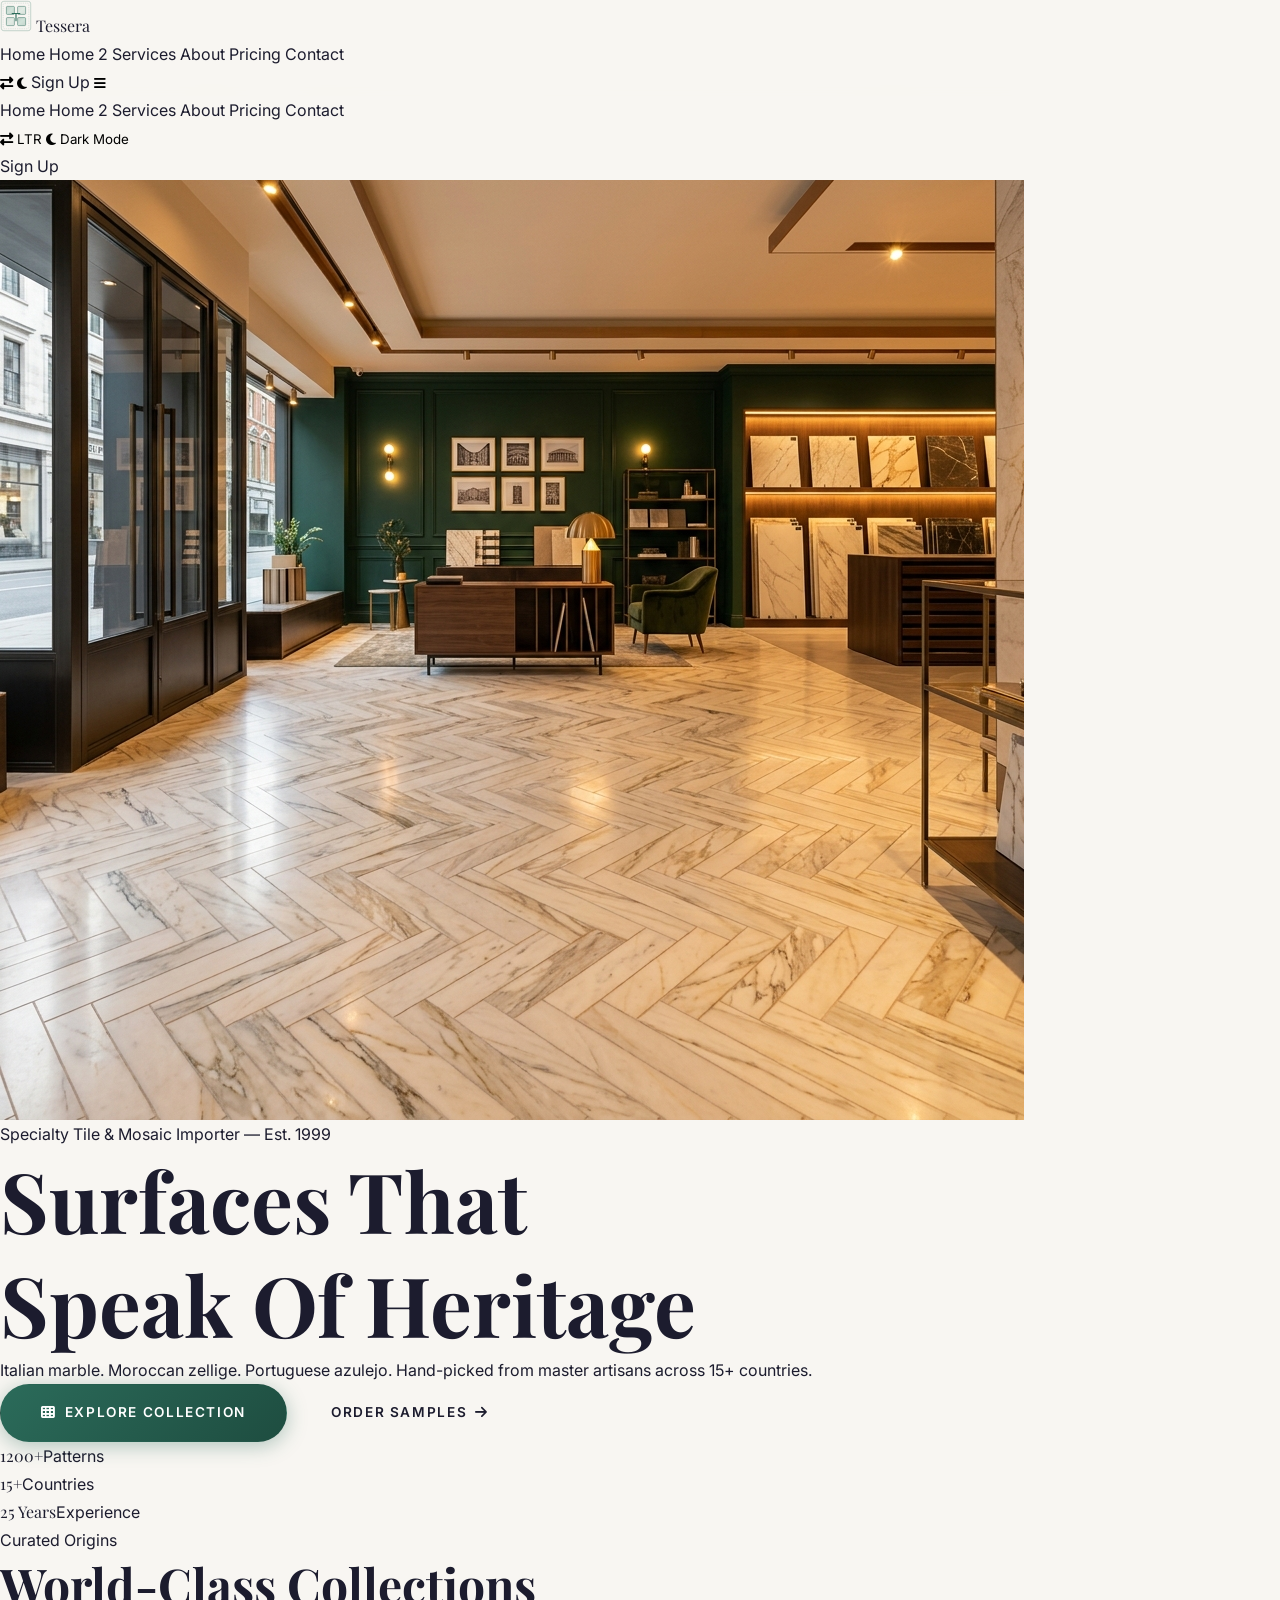
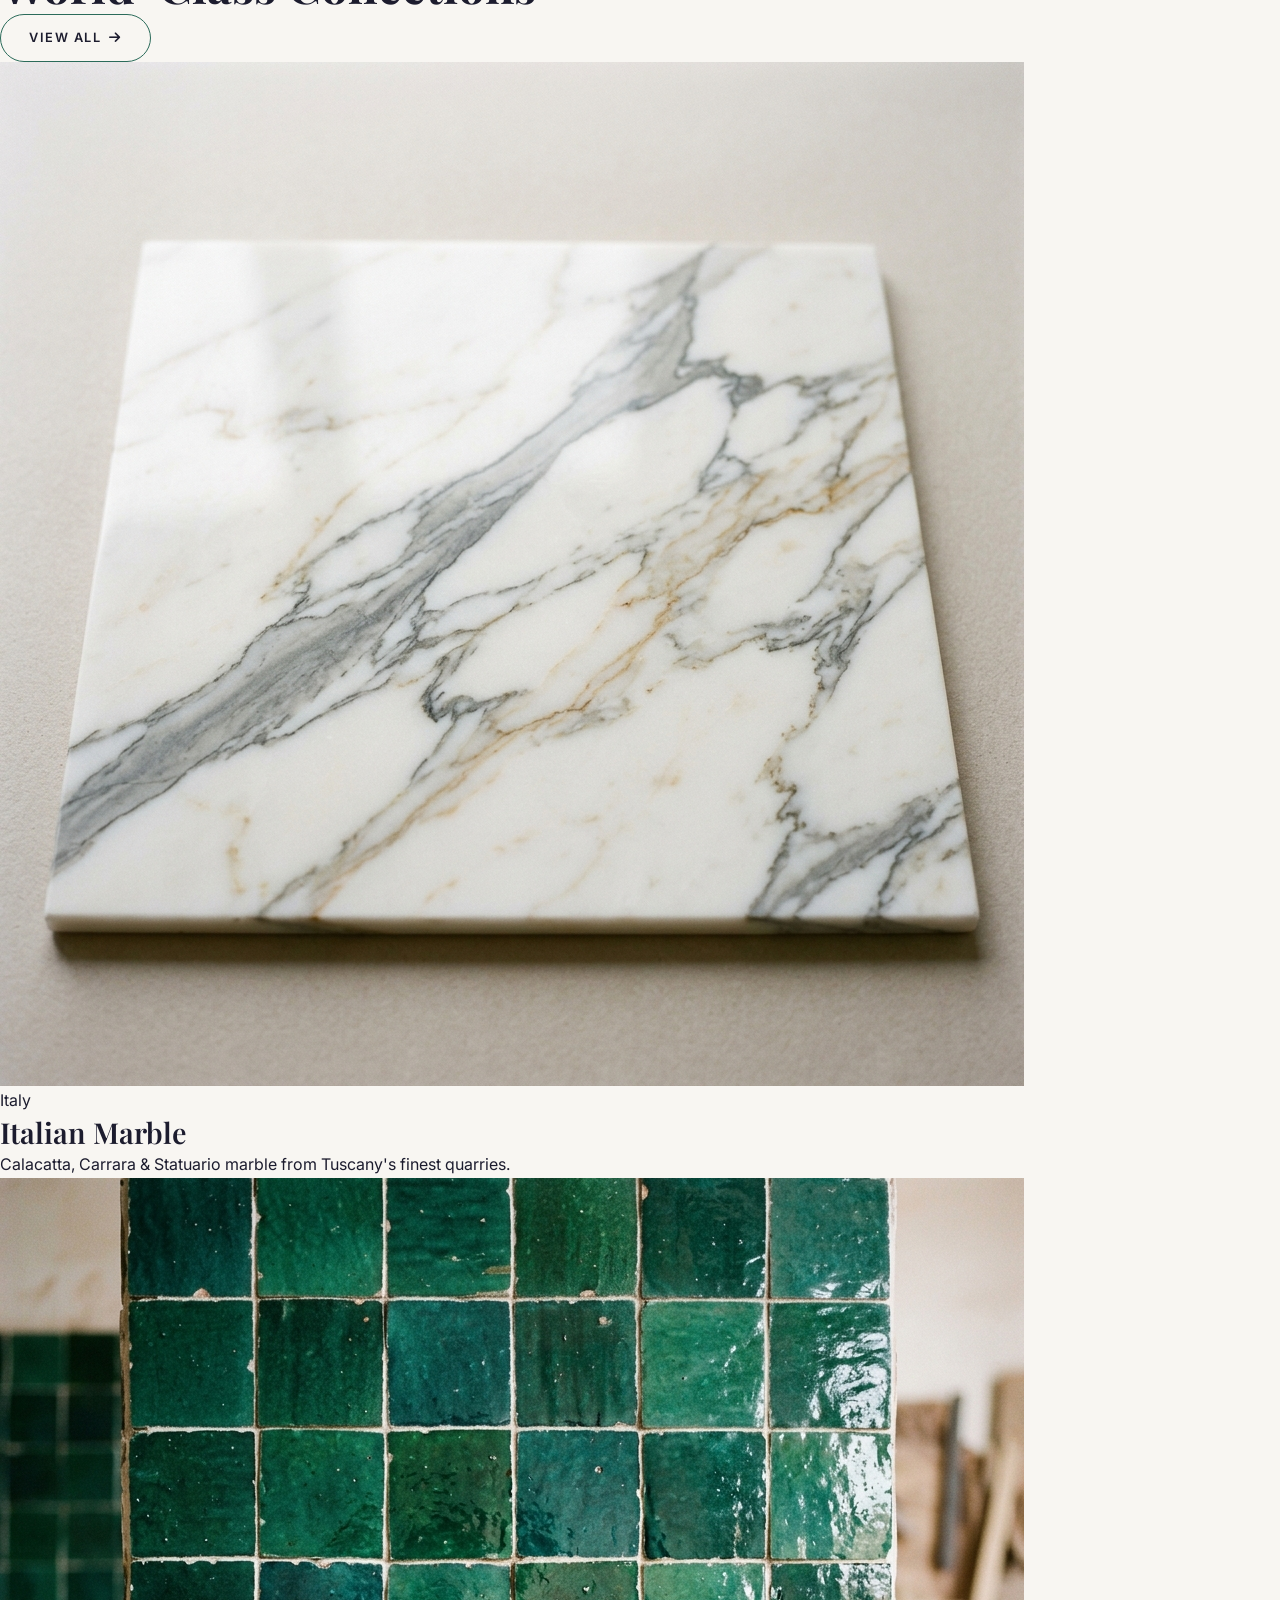
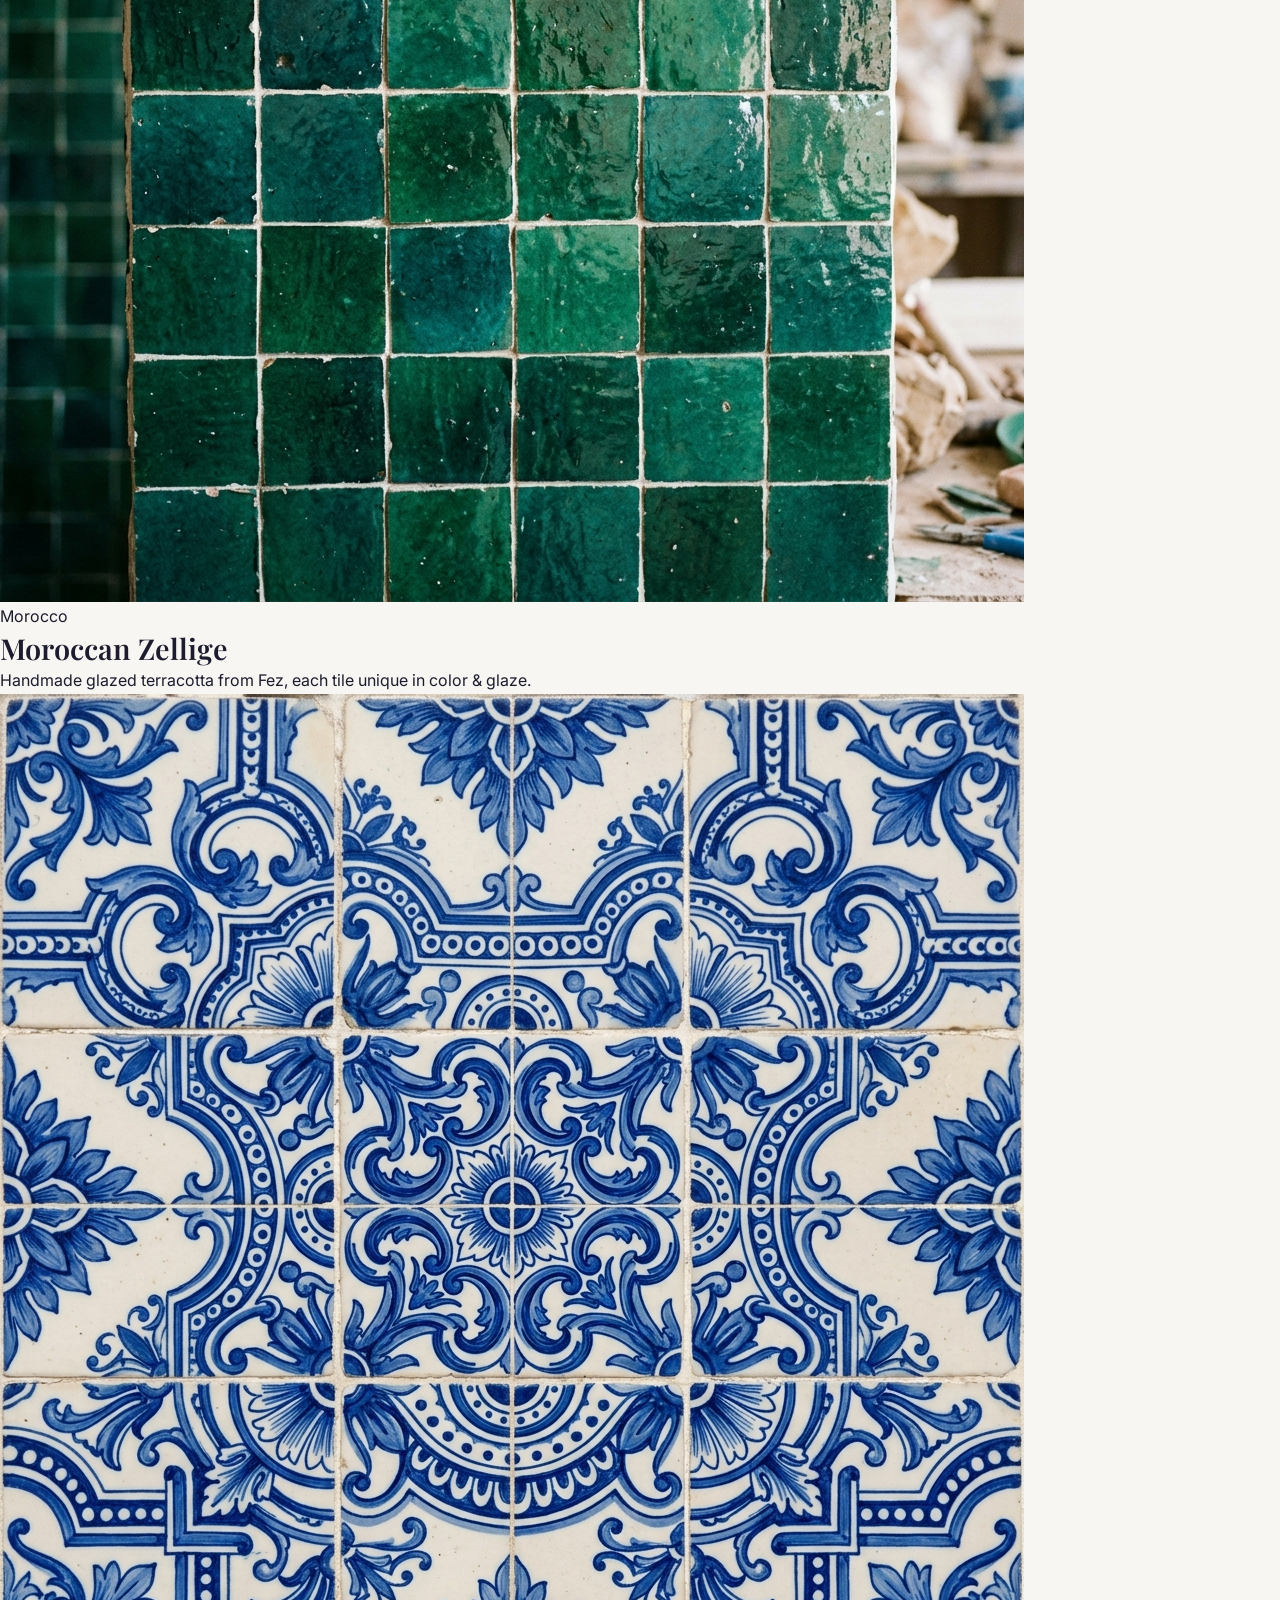
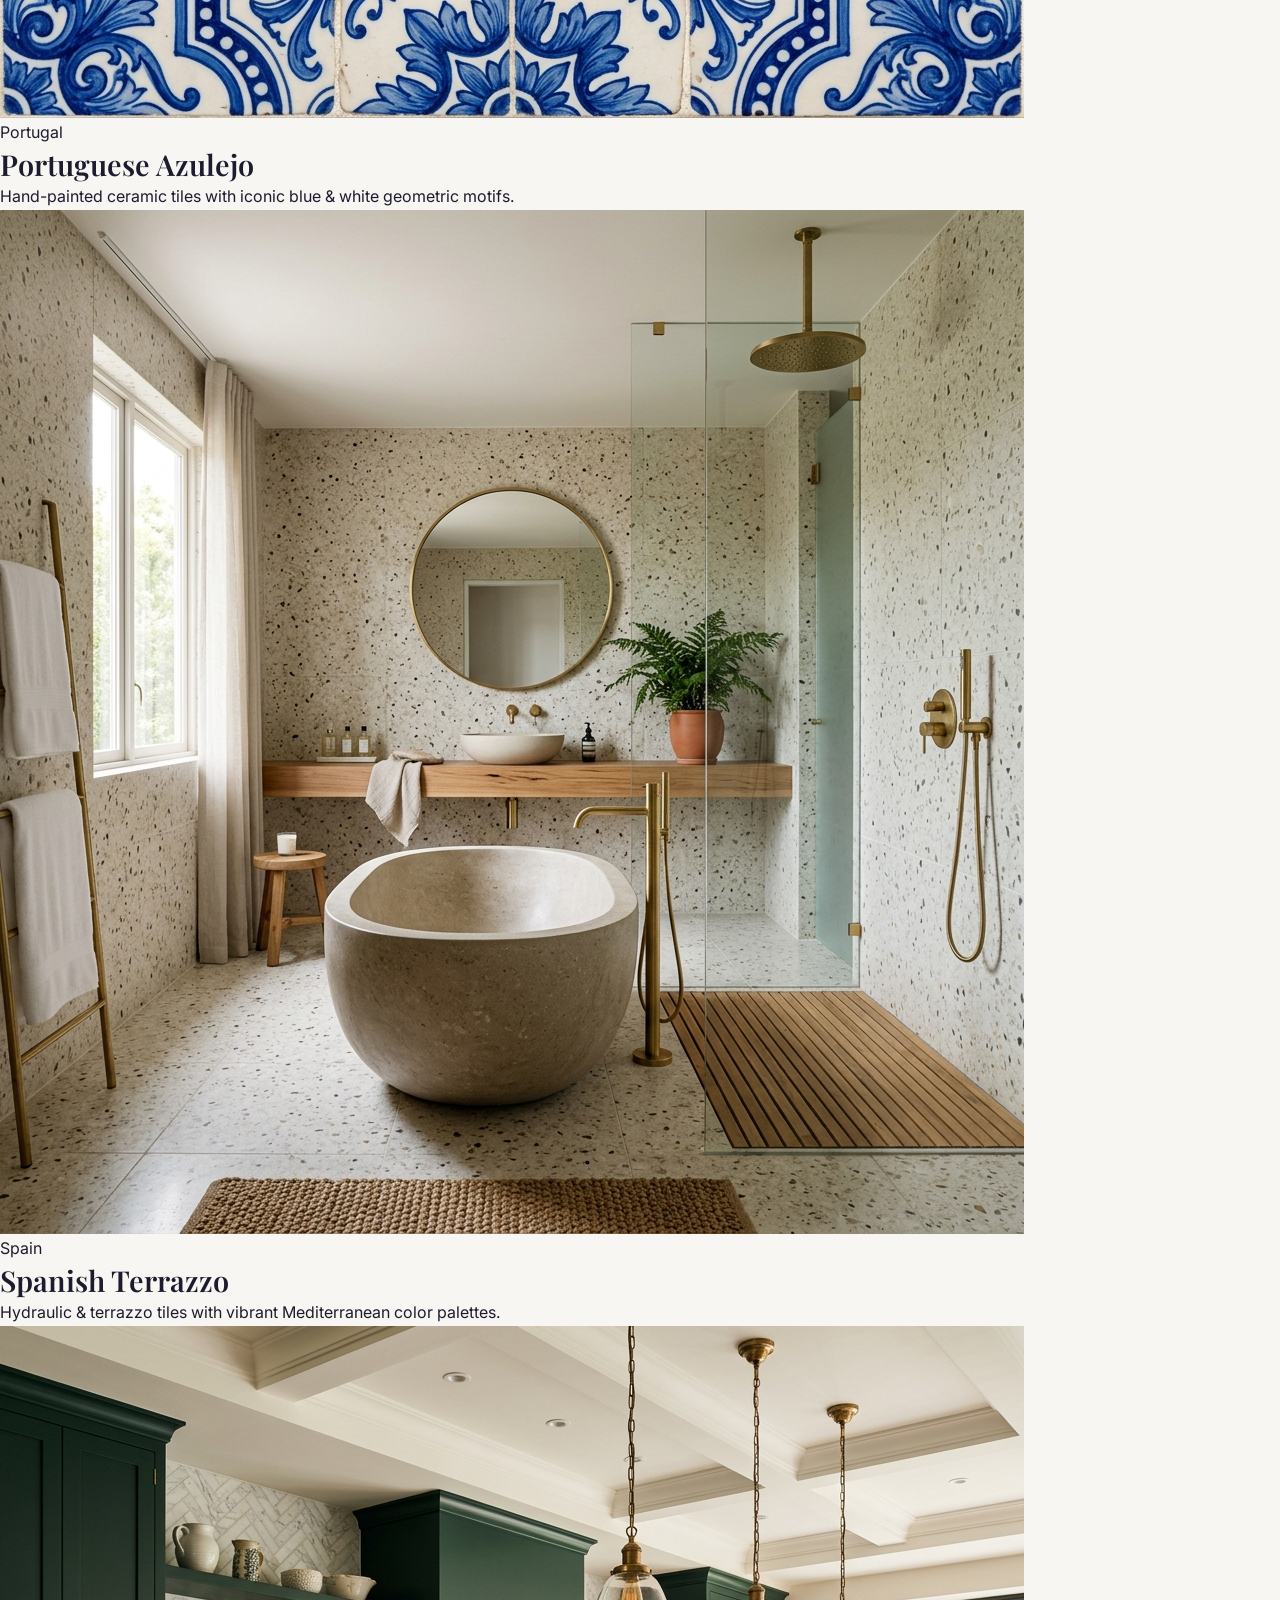
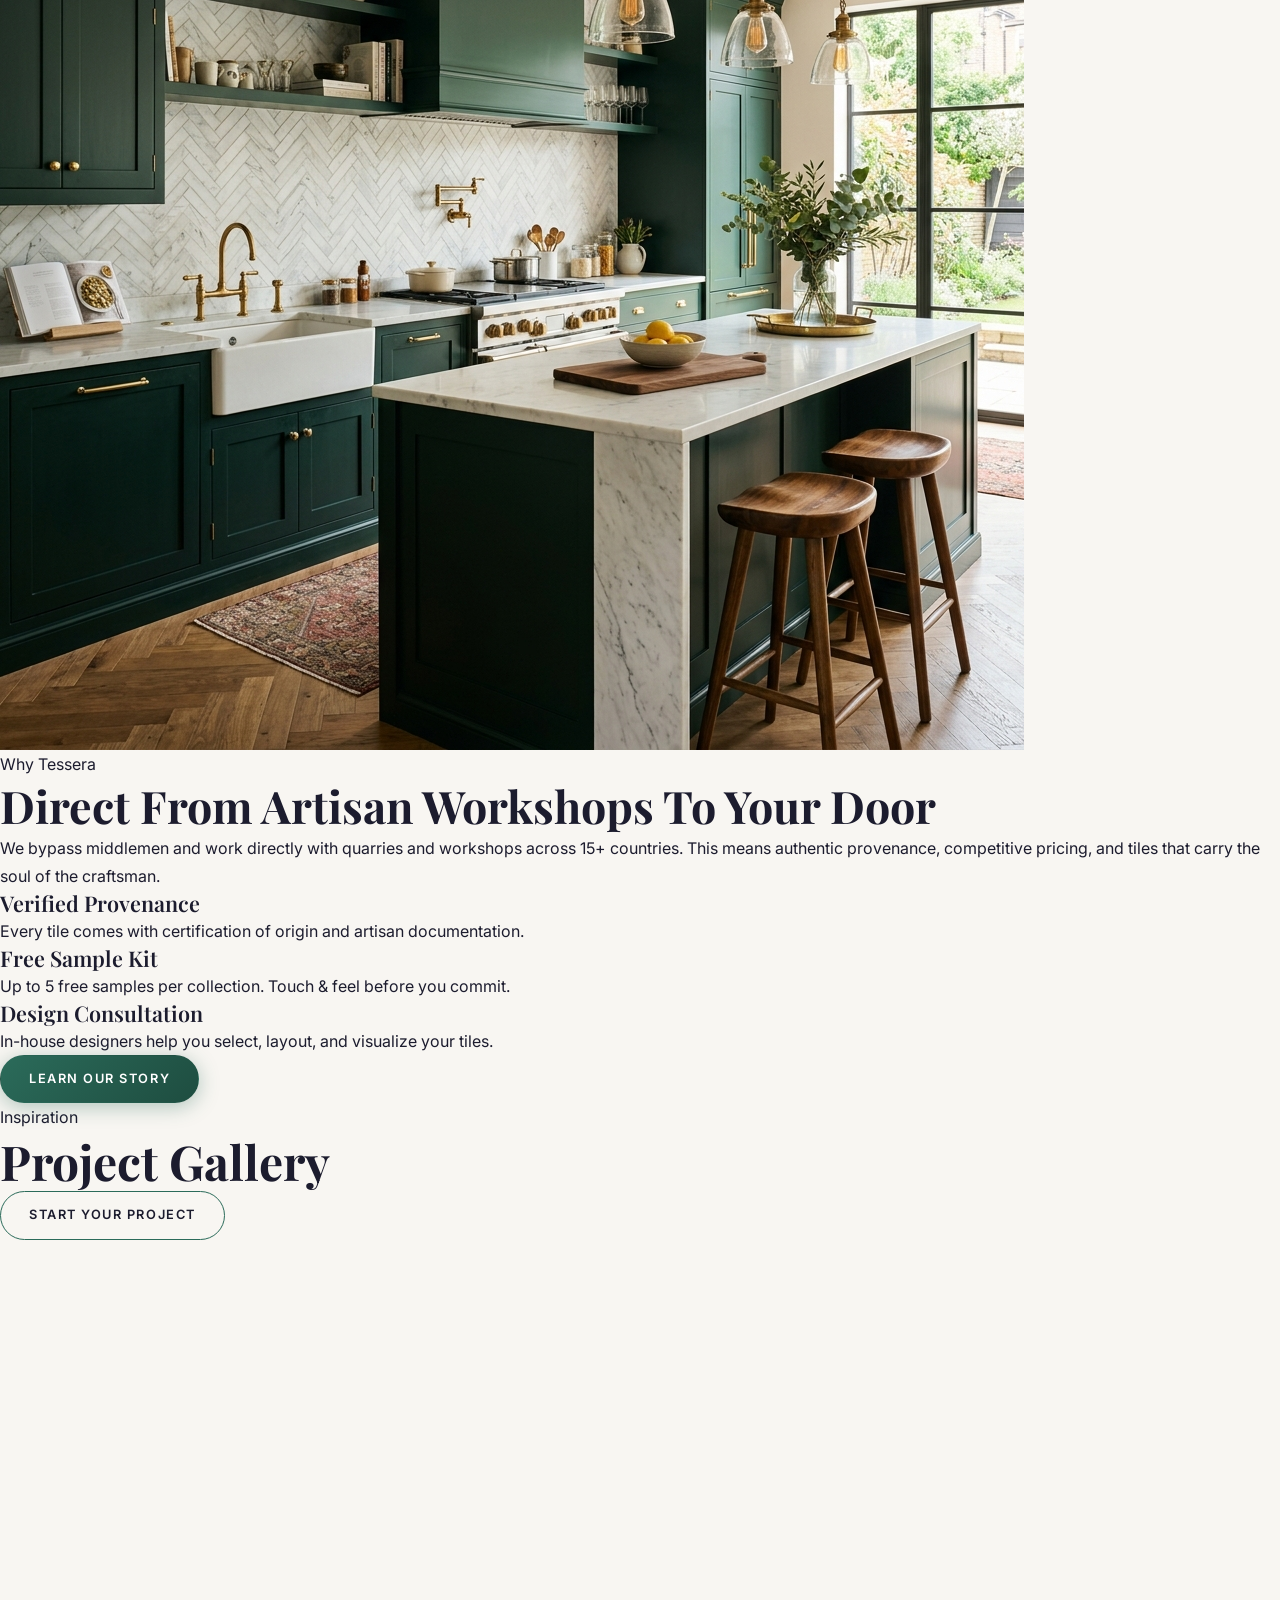
==== index.html @ 242704d3 "first commit" ====
<!DOCTYPE html>
<html lang="en" dir="ltr">

<head>
    <meta charset="UTF-8">
    <meta name="viewport" content="width=device-width, initial-scale=1.0">
    <meta name="description" content="Tessera — Specialty Tile & Mosaic Importer. Explore premium imported tile collections from Italy, Morocco, Portugal and beyond.">
    <title>Tessera | Specialty Tile & Mosaic Importer</title>
    <link rel="icon" href="data:image/svg+xml,%3Csvg xmlns='http://www.w3.org/2000/svg' viewBox='0 0 100 100' fill='none'%3E%3Crect x='4' y='4' width='92' height='92' rx='8' stroke='%232B6B5A' stroke-width='2' stroke-opacity='0.4' fill='none'/%3E%3Crect x='20' y='20' width='25' height='25' rx='3' fill='%232B6B5A' fill-opacity='0.25' stroke='%232B6B5A' stroke-width='1.5'/%3E%3Crect x='55' y='55' width='25' height='25' rx='3' fill='%232B6B5A' fill-opacity='0.25' stroke='%232B6B5A' stroke-width='1.5'/%3E%3C/svg%3E">
    <script src="https://cdn.tailwindcss.com"></script>
    <link rel="stylesheet" href="https://cdnjs.cloudflare.com/ajax/libs/font-awesome/6.5.1/css/all.min.css">
    <link rel="stylesheet" href="style.css">
    <script>tailwind.config = { darkMode: 'class', theme: { extend: { colors: { primary: '#2B6B5A', secondary: '#1C1C2E' } } } }</script>
</head>

<body>
    <div id="navbar-container"></div>

    <!-- ===== HERO — Full bleed stacked editorial ===== -->
    <section class="relative min-h-screen flex flex-col justify-end overflow-hidden">
        <img src="assets/banner_home.png" alt="Tessera luxury tile showroom" class="absolute inset-0 w-full h-full object-cover">
        <div class="absolute inset-0 bg-gradient-to-t from-[#0D0B12] via-[#0D0B12]/60 to-transparent"></div>

        <div class="relative z-10 max-w-7xl mx-auto px-4 sm:px-6 w-full pb-20 pt-40">
            <div class="max-w-3xl">
                <p class="inline-flex items-center gap-2 px-4 py-1.5 rounded-full bg-black/40 backdrop-blur-md border border-white/10 text-[#5AA88E] text-xs font-bold uppercase tracking-[0.2em] mb-6 animate-on-scroll slide-up">
                    <span class="w-1.5 h-1.5 rounded-full bg-[#5AA88E]"></span>
                    Specialty Tile & Mosaic Importer — Est. 1999
                </p>
                <h1 class="text-white leading-[1.05] mb-6 animate-on-scroll slide-up" style="font-family:'Playfair Display',serif;font-size:clamp(3rem,6.5vw,5.5rem);font-weight:700;animation-delay:0.1s;">
                    Surfaces That<br>Speak Of Heritage
                </h1>
                <p class="text-neutral-400 text-lg leading-relaxed max-w-lg mb-10 animate-on-scroll slide-up" style="animation-delay:0.2s;">
                    Italian marble. Moroccan zellige. Portuguese azulejo. Hand-picked from master artisans across 15+ countries.
                </p>
                <div class="flex flex-wrap gap-4 animate-on-scroll slide-up" style="animation-delay:0.3s;">
                    <a href="services.html" class="btn btn-primary btn-lg btn-shine"><i class="fas fa-th text-xs"></i> Explore Collection</a>
                    <a href="contact.html" class="btn btn-lg border-2 border-white/30 text-white hover:bg-white/10">Order Samples <i class="fas fa-arrow-right text-xs"></i></a>
                </div>
            </div>
            <!-- Inline stats strip -->
            <div class="mt-16 pt-8 border-t border-white/15 flex flex-wrap gap-x-16 gap-y-4 animate-on-scroll slide-up" style="animation-delay:0.4s;">
                <div><span class="text-2xl font-bold text-white" style="font-family:'Playfair Display',serif;" data-counter data-target="1200" data-suffix="+">1200+</span><span class="text-neutral-500 text-xs ml-3 uppercase tracking-wider">Patterns</span></div>
                <div><span class="text-2xl font-bold text-white" style="font-family:'Playfair Display',serif;" data-counter data-target="15" data-suffix="+">15+</span><span class="text-neutral-500 text-xs ml-3 uppercase tracking-wider">Countries</span></div>
                <div><span class="text-2xl font-bold text-white" style="font-family:'Playfair Display',serif;" data-counter data-target="25" data-suffix=" Years">25 Years</span><span class="text-neutral-500 text-xs ml-3 uppercase tracking-wider">Experience</span></div>
            </div>
        </div>
    </section>

    <!-- ===== EDITORIAL COLLECTIONS — Horizontal scrolling cards ===== -->
    <section class="py-28 bg-[#F8F6F2] dark:bg-[#0D0D1A] overflow-hidden">
        <div class="max-w-7xl mx-auto px-4 sm:px-6">
            <div class="flex flex-col lg:flex-row items-start lg:items-end justify-between gap-6 mb-14">
                <div class="reveal">
                    <p class="text-[#2B6B5A] text-xs font-bold uppercase tracking-[0.3em] mb-3">Curated Origins</p>
                    <h2 class="leading-tight" style="font-family:'Playfair Display',serif;font-size:clamp(2rem,4vw,3rem);font-weight:700;">World-Class Collections</h2>
                </div>
                <a href="services.html" class="btn btn-secondary shrink-0 reveal">View All <i class="fas fa-arrow-right text-xs"></i></a>
            </div>
        </div>
        <!-- Responsive grid instead of horizontal scroll -->
        <div class="grid grid-cols-1 sm:grid-cols-2 lg:grid-cols-4 gap-6 px-4 sm:px-6 pb-6">
            <!-- Card 1 -->
            <div class="group cursor-pointer reveal">
                <div class="relative h-[400px] xl:h-[480px] rounded-3xl overflow-hidden mb-5">
                    <img src="assets/tile_italian_marble.png" alt="Italian Marble" class="w-full h-full object-cover transition-transform duration-700 group-hover:scale-105">
                    <div class="absolute top-5 left-5 bg-white/90 dark:bg-[#1C1C2E]/90 backdrop-blur-sm px-3 py-1.5 rounded-full text-[10px] font-bold uppercase tracking-widest text-[#2B6B5A]">Italy</div>
                </div>
                <h3 class="text-lg font-bold mb-1" style="font-family:'Playfair Display',serif;">Italian Marble</h3>
                <p class="text-sm text-neutral-500 dark:text-neutral-400 leading-relaxed">Calacatta, Carrara & Statuario marble from Tuscany's finest quarries.</p>
            </div>
            <!-- Card 2 -->
            <div class="group cursor-pointer reveal" style="animation-delay:0.1s;">
                <div class="relative h-[400px] xl:h-[480px] rounded-3xl overflow-hidden mb-5">
                    <img src="assets/tile_moroccan_zellige.png" alt="Moroccan Zellige" class="w-full h-full object-cover transition-transform duration-700 group-hover:scale-105">
                    <div class="absolute top-5 left-5 bg-white/90 dark:bg-[#1C1C2E]/90 backdrop-blur-sm px-3 py-1.5 rounded-full text-[10px] font-bold uppercase tracking-widest text-[#2B6B5A]">Morocco</div>
                </div>
                <h3 class="text-lg font-bold mb-1" style="font-family:'Playfair Display',serif;">Moroccan Zellige</h3>
                <p class="text-sm text-neutral-500 dark:text-neutral-400 leading-relaxed">Handmade glazed terracotta from Fez, each tile unique in color & glaze.</p>
            </div>
            <!-- Card 3 -->
            <div class="group cursor-pointer reveal" style="animation-delay:0.2s;">
                <div class="relative h-[400px] xl:h-[480px] rounded-3xl overflow-hidden mb-5">
                    <img src="assets/tile_portuguese_azulejo.png" alt="Portuguese Azulejo" class="w-full h-full object-cover transition-transform duration-700 group-hover:scale-105">
                    <div class="absolute top-5 left-5 bg-white/90 dark:bg-[#1C1C2E]/90 backdrop-blur-sm px-3 py-1.5 rounded-full text-[10px] font-bold uppercase tracking-widest text-[#2B6B5A]">Portugal</div>
                </div>
                <h3 class="text-lg font-bold mb-1" style="font-family:'Playfair Display',serif;">Portuguese Azulejo</h3>
                <p class="text-sm text-neutral-500 dark:text-neutral-400 leading-relaxed">Hand-painted ceramic tiles with iconic blue & white geometric motifs.</p>
            </div>
            <!-- Card 4 -->
            <div class="group cursor-pointer reveal" style="animation-delay:0.3s;">
                <div class="relative h-[400px] xl:h-[480px] rounded-3xl overflow-hidden mb-5">
                    <img src="assets/project_bathroom.png" alt="Spanish Terrazzo" class="w-full h-full object-cover transition-transform duration-700 group-hover:scale-105">
                    <div class="absolute top-5 left-5 bg-white/90 dark:bg-[#1C1C2E]/90 backdrop-blur-sm px-3 py-1.5 rounded-full text-[10px] font-bold uppercase tracking-widest text-[#2B6B5A]">Spain</div>
                </div>
                <h3 class="text-lg font-bold mb-1" style="font-family:'Playfair Display',serif;">Spanish Terrazzo</h3>
                <p class="text-sm text-neutral-500 dark:text-neutral-400 leading-relaxed">Hydraulic & terrazzo tiles with vibrant Mediterranean color palettes.</p>
            </div>
        </div>
    </section>

    <!-- ===== SPLIT EDITORIAL — Left image, right content (Why us) ===== -->
    <section class="py-0 bg-white dark:bg-[#141420]">
        <div class="grid grid-cols-1 lg:grid-cols-2 min-h-[600px]">
            <!-- Left: Full-bleed image -->
            <div class="relative overflow-hidden min-h-[400px] lg:min-h-0 reveal">
                <img src="assets/project_kitchen.png" alt="Tessera kitchen project" class="absolute inset-0 w-full h-full object-cover">
            </div>
            <!-- Right: Content -->
            <div class="flex items-center px-8 sm:px-16 py-20 reveal">
                <div class="max-w-xl">
                    <p class="text-[#2B6B5A] text-xs font-bold uppercase tracking-[0.3em] mb-4">Why Tessera</p>
                    <h2 class="mb-6 leading-tight" style="font-family:'Playfair Display',serif;font-size:clamp(1.8rem,3.5vw,2.8rem);font-weight:700;">
                        Direct From Artisan Workshops To Your Door
                    </h2>
                    <p class="text-neutral-500 dark:text-neutral-400 leading-relaxed mb-10">
                        We bypass middlemen and work directly with quarries and workshops across 15+ countries. This means authentic provenance, competitive pricing, and tiles that carry the soul of the craftsman.
                    </p>
                    <!-- Stacked feature list — different from icon grids -->
                    <div class="space-y-6 mb-10">
                        <div class="flex items-start gap-5">
                            <div class="w-px h-12 bg-[#2B6B5A] shrink-0 mt-1"></div>
                            <div>
                                <h4 class="text-sm font-bold text-[#1C1C2E] dark:text-white mb-1">Verified Provenance</h4>
                                <p class="text-sm text-neutral-500 dark:text-neutral-400">Every tile comes with certification of origin and artisan documentation.</p>
                            </div>
                        </div>
                        <div class="flex items-start gap-5">
                            <div class="w-px h-12 bg-[#2B6B5A] shrink-0 mt-1"></div>
                            <div>
                                <h4 class="text-sm font-bold text-[#1C1C2E] dark:text-white mb-1">Free Sample Kit</h4>
                                <p class="text-sm text-neutral-500 dark:text-neutral-400">Up to 5 free samples per collection. Touch & feel before you commit.</p>
                            </div>
                        </div>
                        <div class="flex items-start gap-5">
                            <div class="w-px h-12 bg-[#2B6B5A] shrink-0 mt-1"></div>
                            <div>
                                <h4 class="text-sm font-bold text-[#1C1C2E] dark:text-white mb-1">Design Consultation</h4>
                                <p class="text-sm text-neutral-500 dark:text-neutral-400">In-house designers help you select, layout, and visualize your tiles.</p>
                            </div>
                        </div>
                    </div>
                    <a href="about.html" class="btn btn-primary">Learn Our Story</a>
                </div>
            </div>
        </div>
    </section>

    <!-- ===== MASONRY INSPIRATION GALLERY ===== -->
    <section class="py-28 bg-[#F8F6F2] dark:bg-[#0D0D1A]">
        <div class="max-w-7xl mx-auto px-4 sm:px-6">
            <div class="flex flex-col md:flex-row items-start md:items-end justify-between gap-6 mb-14 reveal">
                <div>
                    <p class="text-[#2B6B5A] text-xs font-bold uppercase tracking-[0.3em] mb-3">Inspiration</p>
                    <h2 class="leading-tight" style="font-family:'Playfair Display',serif;font-size:clamp(2rem,4vw,3rem);font-weight:700;">Project Gallery</h2>
                </div>
                <a href="contact.html" class="btn btn-secondary shrink-0">Start Your Project</a>
            </div>

            <!-- CSS columns masonry -->
            <div class="columns-1 sm:columns-2 lg:columns-3 gap-5 space-y-5 reveal">
                <div class="tile-card break-inside-avoid cursor-pointer" style="aspect-ratio:1/1;">
                    <img src="assets/project_kitchen.png" alt="Kitchen"><div class="tile-card-overlay"><h4 class="text-white text-lg font-bold" style="font-family:'Playfair Display',serif;">Marble Herringbone Kitchen</h4><p class="text-white/70 text-xs mt-1">Italian Calacatta</p></div>
                </div>
                <div class="tile-card break-inside-avoid cursor-pointer" style="aspect-ratio:4/5;">
                    <img src="assets/tile_moroccan_zellige.png" alt="Zellige"><div class="tile-card-overlay"><h4 class="text-white text-lg font-bold" style="font-family:'Playfair Display',serif;">Emerald Zellige Feature Wall</h4><p class="text-white/70 text-xs mt-1">Moroccan</p></div>
                </div>
                <div class="tile-card break-inside-avoid cursor-pointer" style="aspect-ratio:4/5;">
                    <img src="assets/project_bathroom.png" alt="Bathroom"><div class="tile-card-overlay"><h4 class="text-white text-lg font-bold" style="font-family:'Playfair Display',serif;">Terrazzo Spa Retreat</h4><p class="text-white/70 text-xs mt-1">Terrazzo</p></div>
                </div>
                <div class="tile-card break-inside-avoid cursor-pointer" style="aspect-ratio:1/1;">
                    <img src="assets/tile_portuguese_azulejo.png" alt="Azulejo"><div class="tile-card-overlay"><h4 class="text-white text-lg font-bold" style="font-family:'Playfair Display',serif;">Heritage Azulejo Corridor</h4><p class="text-white/70 text-xs mt-1">Portuguese</p></div>
                </div>
                <div class="tile-card break-inside-avoid cursor-pointer" style="aspect-ratio:1/1;">
                    <img src="assets/project_living.png" alt="Living room"><div class="tile-card-overlay"><h4 class="text-white text-lg font-bold" style="font-family:'Playfair Display',serif;">Modern Cement Living Room</h4><p class="text-white/70 text-xs mt-1">Cement Tile</p></div>
                </div>
                <div class="tile-card break-inside-avoid cursor-pointer" style="aspect-ratio:4/5;">
                    <img src="assets/tile_italian_marble.png" alt="Marble"><div class="tile-card-overlay"><h4 class="text-white text-lg font-bold" style="font-family:'Playfair Display',serif;">Calacatta Feature</h4><p class="text-white/70 text-xs mt-1">Italian Marble</p></div>
                </div>
            </div>
        </div>
    </section>

    <!-- ===== HORIZONTAL JOURNEY — Sticky scroll ===== -->
    <section class="py-28 bg-[#1C1C2E] dark:bg-[#0A0A14] relative overflow-hidden">
        <div class="max-w-7xl mx-auto px-4 sm:px-6">
            <div class="text-center mb-20 reveal">
                <p class="text-[#5AA88E] text-xs font-bold uppercase tracking-[0.3em] mb-3">The Process</p>
                <h2 class="text-white leading-tight" style="font-family:'Playfair Display',serif;font-size:clamp(2rem,4vw,3rem);font-weight:700;">From Discovery To Installation</h2>
            </div>

            <!-- Horizontal journey strip -->
            <div class="flex flex-col lg:flex-row gap-0 reveal">
                <div class="flex-1 relative border-l-2 lg:border-l-0 lg:border-t-2 border-[#2B6B5A]/40 pl-8 lg:pl-0 lg:pt-8 pb-12 lg:pb-0 lg:pr-8">
                    <div class="absolute -left-2.5 lg:left-0 lg:-top-2.5 top-0 w-5 h-5 rounded-full bg-[#2B6B5A] border-4 border-[#1C1C2E]"></div>
                    <span class="text-[#5AA88E] text-xs font-bold uppercase tracking-[0.3em] mb-2 block">01</span>
                    <h4 class="text-white text-lg font-bold mb-2" style="font-family:'Playfair Display',serif;">Browse & Discover</h4>
                    <p class="text-neutral-400 text-sm leading-relaxed">Explore curated collections by origin, material, pattern or room type.</p>
                </div>
                <div class="flex-1 relative border-l-2 lg:border-l-0 lg:border-t-2 border-[#2B6B5A]/40 pl-8 lg:pl-0 lg:pt-8 pb-12 lg:pb-0 lg:pr-8">
                    <div class="absolute -left-2.5 lg:left-0 lg:-top-2.5 top-0 w-5 h-5 rounded-full bg-[#2B6B5A] border-4 border-[#1C1C2E]"></div>
                    <span class="text-[#5AA88E] text-xs font-bold uppercase tracking-[0.3em] mb-2 block">02</span>
                    <h4 class="text-white text-lg font-bold mb-2" style="font-family:'Playfair Display',serif;">Select & Sample</h4>
                    <p class="text-neutral-400 text-sm leading-relaxed">Choose your favorites and request free samples delivered to your door.</p>
                </div>
                <div class="flex-1 relative border-l-2 lg:border-l-0 lg:border-t-2 border-[#2B6B5A]/40 pl-8 lg:pl-0 lg:pt-8 pb-12 lg:pb-0 lg:pr-8">
                    <div class="absolute -left-2.5 lg:left-0 lg:-top-2.5 top-0 w-5 h-5 rounded-full bg-[#2B6B5A] border-4 border-[#1C1C2E]"></div>
                    <span class="text-[#5AA88E] text-xs font-bold uppercase tracking-[0.3em] mb-2 block">03</span>
                    <h4 class="text-white text-lg font-bold mb-2" style="font-family:'Playfair Display',serif;">Design & Plan</h4>
                    <p class="text-neutral-400 text-sm leading-relaxed">Work with our team to plan layouts, patterns and quantities.</p>
                </div>
                <div class="flex-1 relative border-l-2 lg:border-l-0 lg:border-t-2 border-[#2B6B5A]/40 pl-8 lg:pl-0 lg:pt-8 pb-0 lg:pr-0">
                    <div class="absolute -left-2.5 lg:left-0 lg:-top-2.5 top-0 w-5 h-5 rounded-full bg-[#2B6B5A] border-4 border-[#1C1C2E]"></div>
                    <span class="text-[#5AA88E] text-xs font-bold uppercase tracking-[0.3em] mb-2 block">04</span>
                    <h4 class="text-white text-lg font-bold mb-2" style="font-family:'Playfair Display',serif;">Deliver & Install</h4>
                    <p class="text-neutral-400 text-sm leading-relaxed">White-glove shipping with installation support available on request.</p>
                </div>
            </div>
        </div>
    </section>

    <!-- ===== TESTIMONIALS — Large quote slider style ===== -->
    <section class="py-28 bg-white dark:bg-[#141420]">
        <div class="max-w-5xl mx-auto px-4 sm:px-6 text-center">
            <p class="text-[#2B6B5A] text-xs font-bold uppercase tracking-[0.3em] mb-3 reveal">Client Stories</p>
            <h2 class="mb-16 leading-tight reveal" style="font-family:'Playfair Display',serif;font-size:clamp(2rem,4vw,3rem);font-weight:700;">Trusted By Designers & Architects</h2>

            <div class="grid grid-cols-1 md:grid-cols-2 lg:grid-cols-3 gap-8 text-left reveal">
                <!-- Quote 1 -->
                <div class="bg-[#F8F6F2] dark:bg-[#1C1C2E] p-8 rounded-3xl relative flex flex-col hover:-translate-y-2 transition-transform duration-300">
                    <svg class="absolute top-8 right-8 w-10 h-10 text-[#2B6B5A]/10" fill="currentColor" viewBox="0 0 24 24"><path d="M14.017 21v-7.391c0-5.704 3.731-9.57 8.983-10.609l.995 2.151c-2.432.917-3.995 3.638-3.995 5.849h4v10h-9.983zm-14.017 0v-7.391c0-5.704 3.748-9.57 9-10.609l.996 2.151c-2.433.917-3.996 3.638-3.996 5.849h3.983v10h-9.983z"/></svg>
                    <p class="text-neutral-600 dark:text-neutral-300 italic mb-10 relative z-10 leading-relaxed text-base" style="font-family:'Playfair Display',serif;">
                        "The Moroccan zellige tiles transformed our restaurant into a Marrakech-inspired oasis. The quality is simply unmatched — every single tile has its own character."
                    </p>
                    <div class="flex items-center gap-4 mt-auto">
                        <div class="w-12 h-12 rounded-full overflow-hidden shadow-sm border border-neutral-200 dark:border-neutral-700 bg-white dark:bg-[#0D0D1A]">
                            <img src="https://randomuser.me/api/portraits/women/44.jpg" alt="Sofia Martinez" class="w-full h-full object-cover">
                        </div>
                        <div>
                            <div class="text-sm font-bold text-[#1C1C2E] dark:text-white">Sofia Martinez</div>
                            <div class="text-xs text-[#5AA88E] uppercase tracking-wider mt-0.5">Interior Designer</div>
                        </div>
                    </div>
                </div>

                <!-- Quote 2 -->
                <div class="bg-[#F8F6F2] dark:bg-[#1C1C2E] p-8 rounded-3xl relative flex flex-col hover:-translate-y-2 transition-transform duration-300">
                    <svg class="absolute top-8 right-8 w-10 h-10 text-[#2B6B5A]/10" fill="currentColor" viewBox="0 0 24 24"><path d="M14.017 21v-7.391c0-5.704 3.731-9.57 8.983-10.609l.995 2.151c-2.432.917-3.995 3.638-3.995 5.849h4v10h-9.983zm-14.017 0v-7.391c0-5.704 3.748-9.57 9-10.609l.996 2.151c-2.433.917-3.996 3.638-3.996 5.849h3.983v10h-9.983z"/></svg>
                    <p class="text-neutral-600 dark:text-neutral-300 italic mb-10 relative z-10 leading-relaxed text-base" style="font-family:'Playfair Display',serif;">
                        "Working with Tessera on our boutique hotel was seamless. Their sample program and design consultation saved us weeks of sourcing time."
                    </p>
                    <div class="flex items-center gap-4 mt-auto">
                        <div class="w-12 h-12 rounded-full overflow-hidden shadow-sm border border-neutral-200 dark:border-neutral-700 bg-white dark:bg-[#0D0D1A]">
                            <img src="https://randomuser.me/api/portraits/men/32.jpg" alt="James Kowalski" class="w-full h-full object-cover">
                        </div>
                        <div>
                            <div class="text-sm font-bold text-[#1C1C2E] dark:text-white">James Kowalski</div>
                            <div class="text-xs text-[#5AA88E] uppercase tracking-wider mt-0.5">Architect</div>
                        </div>
                    </div>
                </div>

                <!-- Quote 3 -->
                <div class="bg-[#F8F6F2] dark:bg-[#1C1C2E] p-8 rounded-3xl relative flex flex-col hover:-translate-y-2 transition-transform duration-300">
                    <svg class="absolute top-8 right-8 w-10 h-10 text-[#2B6B5A]/10" fill="currentColor" viewBox="0 0 24 24"><path d="M14.017 21v-7.391c0-5.704 3.731-9.57 8.983-10.609l.995 2.151c-2.432.917-3.995 3.638-3.995 5.849h4v10h-9.983zm-14.017 0v-7.391c0-5.704 3.748-9.57 9-10.609l.996 2.151c-2.433.917-3.996 3.638-3.996 5.849h3.983v10h-9.983z"/></svg>
                    <p class="text-neutral-600 dark:text-neutral-300 italic mb-10 relative z-10 leading-relaxed text-base" style="font-family:'Playfair Display',serif;">
                        "We used Tessera's Italian marble for our flagship store in Milan. The veining is spectacular and the customer service was flawless from start to finish."
                    </p>
                    <div class="flex items-center gap-4 mt-auto">
                        <div class="w-12 h-12 rounded-full overflow-hidden shadow-sm border border-neutral-200 dark:border-neutral-700 bg-white dark:bg-[#0D0D1A]">
                            <img src="https://randomuser.me/api/portraits/women/68.jpg" alt="Emma Rossi" class="w-full h-full object-cover">
                        </div>
                        <div>
                            <div class="text-sm font-bold text-[#1C1C2E] dark:text-white">Emma Rossi</div>
                            <div class="text-xs text-[#5AA88E] uppercase tracking-wider mt-0.5">Commercial Developer</div>
                        </div>
                    </div>
                </div>
            </div>
        </div>
    </section>

    <!-- ===== CTA — Minimal text-centric ===== -->
    <section class="py-24 bg-[#2B6B5A]">
        <div class="max-w-4xl mx-auto px-4 sm:px-6 text-center">
            <h2 class="text-white mb-6" style="font-family:'Playfair Display',serif;font-size:clamp(2rem,4vw,3rem);font-weight:700;">Ready To Transform Your Space?</h2>
            <p class="text-white/70 text-lg mb-10 max-w-xl mx-auto">Request free samples or book a design consultation with our expert team.</p>
            <div class="flex flex-col sm:flex-row gap-4 justify-center">
                <a href="contact.html" class="btn btn-lg bg-white text-[#1E4D40] hover:bg-neutral-100 font-bold"><i class="fas fa-paper-plane text-xs"></i> Request Samples</a>
                <a href="contact.html" class="btn btn-lg border-2 border-white/40 text-white hover:bg-white/10 font-bold">Book Consultation</a>
            </div>
        </div>
    </section>

    <div id="footer-container"></div>
    <script src="components.js"></script>
    <script src="script.js"></script>
</body>
</html>
---- style.css ----
/* ============================================
   Tessera — Specialty Tile & Mosaic Importer
   Global Styles
   ============================================ */

@import url('https://fonts.googleapis.com/css2?family=Playfair+Display:ital,wght@0,400;0,500;0,600;0,700;0,800;1,400;1,500;1,600&family=Inter:wght@300;400;500;600;700&display=swap');

/* ---- CSS Variables ---- */
:root {
    --primary: #2B6B5A;
    --primary-light: #3D8B74;
    --primary-dark: #1E4D40;
    --primary-glow: rgba(43, 107, 90, 0.25);
    --secondary: #1C1C2E;
    --secondary-light: #2D2D4E;
    --secondary-dark: #0F0F1F;
    --cream: #F8F6F2;
    --cream-dark: #EDE9E2;
    --warm-white: #FDFCF9;
    --surface: #FFFFFF;
    --surface-alt: #F3F0EB;
    --text-dark: #1C1C2E;
    --text-muted: #5E6572;
    --text-light: #8D95A0;
    --success: #4CAF7D;
    --warning: #E9B84B;
    --error: #E05252;
    --border-light: #DDD8D0;
    --shadow-emerald: rgba(43, 107, 90, 0.15);
    --shadow-base: rgba(28, 28, 46, 0.08);
    --shadow-deep: rgba(28, 28, 46, 0.18);
    --radius-sm: 6px;
    --radius-md: 12px;
    --radius-lg: 20px;
    --radius-xl: 28px;
    --transition: all 0.35s cubic-bezier(0.4, 0, 0.2, 1);

    /* Logo Variables */
    --logo-primary: #2B6B5A;
    --logo-secondary: #1C1C2E;
}

.dark {
    --cream: #0D0D1A;
    --cream-dark: #141420;
    --warm-white: #0A0A14;
    --surface: #141420;
    --surface-alt: #1C1C2E;
    --text-dark: #EDE9E2;
    --text-muted: #9DA5B0;
    --text-light: #5E6572;
    --border-light: #2D2D4A;
    --shadow-emerald: rgba(43, 107, 90, 0.20);
    --shadow-base: rgba(0, 0, 0, 0.35);
    --shadow-deep: rgba(0, 0, 0, 0.5);
    --logo-primary: #3D8B74;
    --logo-secondary: #EDE9E2;
}

/* ---- Reset & Base ---- */
*, *::before, *::after {
    margin: 0;
    padding: 0;
    box-sizing: border-box;
}

html {
    scroll-behavior: smooth;
    font-size: 16px;
    overflow-x: clip;
}

body {
    font-family: 'Inter', sans-serif;
    color: var(--text-dark);
    background-color: var(--cream);
    line-height: 1.75;
    overflow-x: hidden;
    transition: background-color 0.3s ease, color 0.3s ease;
}

body h1, body h2, body h3, body h4, body h5, body h6 {
    font-family: 'Playfair Display', serif;
    line-height: 1.25;
    color: var(--text-dark);
}

body h1 { font-size: clamp(2.2rem, 5vw, 3.5rem); font-weight: 700; }
body h2 { font-size: clamp(1.8rem, 4vw, 2.8rem); font-weight: 700; }
body h3 { font-size: clamp(1.3rem, 2.5vw, 1.8rem); font-weight: 600; }
body h4 { font-size: clamp(1.1rem, 2vw, 1.35rem); font-weight: 600; }

a { text-decoration: none; color: inherit; transition: var(--transition); }
img { max-width: 100%; height: auto; display: block; }
ul, ol { list-style: none; }

input, textarea, select, button {
    font-family: 'Inter', sans-serif;
    outline: none;
    border: none;
    background: none;
}

/* ---- RTL Support ---- */
[dir="rtl"] { direction: rtl; text-align: right; }
[dir="rtl"] .nav-links { flex-direction: row-reverse; }

/* ---- Emerald Shimmer Animation ---- */
@keyframes emeraldShimmer {
    0% { background-position: -200% center; }
    100% { background-position: 200% center; }
}

@keyframes float {
    0%, 100% { transform: translateY(0px); }
    50% { transform: translateY(-12px); }
}

@keyframes slideUp {
    from { opacity: 0; transform: translateY(40px); }
    to { opacity: 1; transform: translateY(0); }
}

@keyframes fadeIn {
    from { opacity: 0; }
    to { opacity: 1; }
}

@keyframes spin {
    to { transform: rotate(360deg); }
}

@keyframes marqueeScroll {
    0% { transform: translateX(0); }
    100% { transform: translateX(-50%); }
}

@keyframes pulse {
    0%, 100% { opacity: 1; }
    50% { opacity: 0.6; }
}

/* ---- Emerald Text Effect ---- */
.emerald-text {
    background: linear-gradient(135deg, #2B6B5A 0%, #5AA88E 40%, #2B6B5A 60%, #1E4D40 100%);
    background-size: 200% auto;
    -webkit-background-clip: text;
    background-clip: text;
    -webkit-text-fill-color: transparent;
    animation: emeraldShimmer 4s linear infinite;
}

/* ---- Buttons ---- */
.btn {
    display: inline-flex;
    align-items: center;
    justify-content: center;
    gap: 8px;
    padding: 12px 28px;
    border-radius: 50px;
    font-size: 0.8rem;
    font-weight: 600;
    font-family: 'Inter', sans-serif;
    letter-spacing: 0.12em;
    text-transform: uppercase;
    cursor: pointer;
    transition: var(--transition);
    white-space: nowrap;
    position: relative;
    overflow: hidden;
}

.btn::after {
    content: '';
    position: absolute;
    top: 0;
    left: -100%;
    width: 60%;
    height: 100%;
    background: linear-gradient(90deg, transparent, rgba(255,255,255,0.2), transparent);
    transition: left 0.5s ease;
}

.btn:hover::after { left: 150%; }

.btn-primary {
    background: linear-gradient(135deg, #2B6B5A, #1E4D40);
    color: #FFFFFF;
    border: 1px solid transparent;
    box-shadow: 0 4px 20px rgba(43, 107, 90, 0.35);
}

.btn-primary:hover {
    background: linear-gradient(135deg, #3D8B74, #2B6B5A);
    box-shadow: 0 8px 32px rgba(43, 107, 90, 0.45);
    transform: translateY(-2px);
}

.btn-secondary {
    background: transparent;
    color: var(--text-dark);
    border: 1.5px solid var(--primary);
}

.btn-secondary:hover {
    background: var(--primary);
    color: #FFFFFF;
    transform: translateY(-2px);
    box-shadow: 0 8px 24px var(--shadow-emerald);
}

.btn-dark {
    background: var(--secondary);
    color: #FFFFFF;
    border: 1px solid transparent;
}

.dark .btn-dark {
    background: var(--surface-alt);
    border: 1px solid var(--border-light);
}

.btn-dark:hover {
    background: var(--secondary-light);
    transform: translateY(-2px);
    box-shadow: 0 8px 24px var(--shadow-base);
}

.btn-full { width: 100%; }

.btn-sm { padding: 9px 20px; font-size: 0.75rem; }
.btn-lg { padding: 16px 40px; font-size: 0.85rem; }

/* ---- Btn Shine ---- */
.btn-shine { overflow: hidden; position: relative; }
.btn-shine::before {
    content: '';
    position: absolute;
    top: 0;
    left: -100%;
    width: 50%;
    height: 100%;
    background: linear-gradient(90deg, transparent, rgba(255,255,255,0.25), transparent);
    transition: left 0.6s ease;
}
.btn-shine:hover::before { left: 150%; }

/* ---- Section Utilities ---- */
.section-tag {
    display: inline-flex;
    align-items: center;
    gap: 8px;
    padding: 6px 16px;
    background: var(--primary-glow);
    border: 1px solid rgba(43, 107, 90, 0.3);
    border-radius: 50px;
    font-size: 0.7rem;
    font-weight: 700;
    letter-spacing: 0.15em;
    text-transform: uppercase;
    color: var(--primary-dark);
    margin-bottom: 16px;
}

.dark .section-tag { color: var(--primary-light); }

.section-title {
    font-family: 'Playfair Display', serif;
    font-weight: 700;
    color: var(--text-dark);
    margin-bottom: 12px;
}

.section-subtitle {
    font-size: 1.05rem;
    color: var(--text-muted);
    line-height: 1.7;
    max-width: 600px;
}

/* ---- Cards ---- */
.card {
    background: var(--surface);
    border: 1px solid var(--border-light);
    border-radius: var(--radius-lg);
    overflow: hidden;
    transition: var(--transition);
    display: flex;
    flex-direction: column;
    height: 100%;
}

.card:hover {
    transform: translateY(-6px);
    box-shadow: 0 20px 60px var(--shadow-base), 0 0 0 1px rgba(43, 107, 90, 0.2);
}

.dark .card {
    background: var(--surface-alt);
    border-color: var(--border-light);
}

.card-emerald {
    border: 1px solid rgba(43, 107, 90, 0.4);
    background: linear-gradient(145deg, rgba(43, 107, 90, 0.05), transparent);
}

/* ---- Glass Card ---- */
.glass-card {
    background: rgba(255, 255, 255, 0.7);
    backdrop-filter: blur(20px);
    -webkit-backdrop-filter: blur(20px);
    border: 1px solid rgba(43, 107, 90, 0.25);
    border-radius: var(--radius-lg);
}

.dark .glass-card {
    background: rgba(20, 20, 32, 0.75);
    border-color: rgba(43, 107, 90, 0.2);
}

/* ---- Badge ---- */
.badge {
    display: inline-flex;
    align-items: center;
    padding: 3px 10px;
    border-radius: 50px;
    font-size: 0.7rem;
    font-weight: 700;
    letter-spacing: 0.08em;
    text-transform: uppercase;
}

.badge-emerald { background: rgba(43, 107, 90, 0.15); color: var(--primary-dark); border: 1px solid rgba(43, 107, 90, 0.3); }
.badge-success { background: rgba(76, 175, 125, 0.12); color: #2D8A5C; border: 1px solid rgba(76, 175, 125, 0.25); }
.badge-warning { background: rgba(233, 184, 75, 0.12); color: #996B00; border: 1px solid rgba(233, 184, 75, 0.25); }
.badge-error { background: rgba(224, 82, 82, 0.12); color: #C02020; border: 1px solid rgba(224, 82, 82, 0.25); }

.dark .badge-emerald { color: var(--primary-light); }
.dark .badge-success { color: #81C784; }
.dark .badge-warning { color: #F9D870; }
.dark .badge-error { color: #FF8A8A; }

/* ---- Form Inputs ---- */
.form-group { display: flex; flex-direction: column; gap: 8px; }

.form-label {
    font-size: 0.8rem;
    font-weight: 600;
    letter-spacing: 0.08em;
    text-transform: uppercase;
    color: var(--text-muted);
}

.form-input {
    width: 100%;
    padding: 13px 18px;
    border: 1.5px solid var(--border-light);
    border-radius: var(--radius-md);
    font-size: 0.95rem;
    color: var(--text-dark);
    background: var(--surface);
    transition: var(--transition);
}

.form-input:focus {
    border-color: var(--primary);
    box-shadow: 0 0 0 3px var(--primary-glow);
}

.dark .form-input {
    background: var(--surface-alt);
    border-color: var(--border-light);
    color: var(--text-dark);
}

.dark .form-input:focus {
    border-color: var(--primary-light);
    box-shadow: 0 0 0 3px rgba(43, 107, 90, 0.15);
}

textarea.form-input { resize: vertical; min-height: 120px; }

.input-wrapper {
    position: relative;
    display: flex;
    align-items: center;
}

.input-wrapper .form-input { padding-right: 48px; }

.toggle-password {
    position: absolute;
    right: 14px;
    background: none;
    border: none;
    color: var(--text-muted);
    cursor: pointer;
    padding: 4px;
    font-size: 1rem;
    transition: color 0.2s;
}

.toggle-password:hover { color: var(--primary); }

/* ---- Auth Pages ---- */
.auth-page {
    min-height: 100vh;
    display: flex;
    align-items: center;
    justify-content: center;
    padding: 24px;
    position: relative;
    background: var(--cream);
    overflow: hidden;
}

.auth-page::before {
    content: '';
    position: absolute;
    width: 600px;
    height: 600px;
    background: radial-gradient(circle, rgba(43, 107, 90, 0.12) 0%, transparent 70%);
    top: -200px;
    right: -200px;
    pointer-events: none;
}

.auth-page::after {
    content: '';
    position: absolute;
    width: 400px;
    height: 400px;
    background: radial-gradient(circle, rgba(28, 28, 46, 0.06) 0%, transparent 70%);
    bottom: -100px;
    left: -100px;
    pointer-events: none;
}

.auth-top-icons {
    position: fixed;
    top: 20px;
    right: 20px;
    display: flex;
    gap: 8px;
    z-index: 100;
}

[dir="rtl"] .auth-top-icons { right: auto; left: 20px; }

.icon-btn {
    width: 40px;
    height: 40px;
    border-radius: var(--radius-md);
    background: var(--surface);
    border: 1.5px solid var(--border-light);
    color: var(--text-muted);
    cursor: pointer;
    display: flex;
    align-items: center;
    justify-content: center;
    font-size: 0.9rem;
    transition: var(--transition);
    box-shadow: 0 2px 8px var(--shadow-base);
}

.icon-btn:hover {
    border-color: var(--primary);
    color: var(--primary);
    transform: scale(1.05);
}

.auth-card {
    background: var(--surface);
    border: 1px solid var(--border-light);
    border-radius: var(--radius-xl);
    padding: 44px 40px;
    width: 100%;
    max-width: 440px;
    box-shadow: 0 24px 80px var(--shadow-deep);
    position: relative;
    z-index: 1;
}

.dark .auth-card {
    background: var(--surface-alt);
    border-color: var(--border-light);
}

.auth-logo {
    display: flex;
    align-items: center;
    justify-content: center;
    gap: 10px;
    font-family: 'Playfair Display', serif;
    font-size: 1.4rem;
    font-weight: 700;
    color: var(--text-dark);
    text-decoration: none;
    margin-bottom: 28px;
    transition: opacity 0.2s;
}

.auth-logo:hover { opacity: 0.8; }

.auth-title {
    font-family: 'Playfair Display', serif;
    font-size: 1.9rem;
    font-weight: 700;
    color: var(--text-dark);
    margin-bottom: 6px;
    text-align: center;
}

.auth-subtitle {
    font-size: 0.9rem;
    color: var(--text-muted);
    margin-bottom: 28px;
    text-align: center;
}

.auth-form { display: flex; flex-direction: column; gap: 18px; }

.auth-row {
    display: flex;
    align-items: center;
    justify-content: space-between;
    font-size: 0.85rem;
    color: var(--text-muted);
    gap: 8px;
}

.auth-row a { color: var(--primary); font-weight: 500; }
.auth-row a:hover { color: var(--primary-dark); text-decoration: underline; }

.auth-divider {
    text-align: center;
    font-size: 0.78rem;
    font-weight: 600;
    letter-spacing: 0.12em;
    text-transform: uppercase;
    color: var(--text-light);
    position: relative;
    margin: 22px 0;
}

.auth-divider::before, .auth-divider::after {
    content: '';
    position: absolute;
    top: 50%;
    width: 38%;
    height: 1px;
    background: var(--border-light);
}

.auth-divider::before { left: 0; }
.auth-divider::after { right: 0; }

.btn-social {
    display: flex;
    align-items: center;
    justify-content: center;
    gap: 10px;
    padding: 12px 20px;
    border: 1.5px solid var(--border-light);
    border-radius: var(--radius-md);
    background: var(--surface);
    color: var(--text-dark);
    font-size: 0.88rem;
    font-weight: 500;
    cursor: pointer;
    transition: var(--transition);
    width: 100%;
}

.btn-social:hover {
    border-color: var(--primary);
    background: var(--cream-dark);
    transform: translateY(-1px);
}

.dark .btn-social { background: var(--surface-alt); }

.auth-footer-text {
    text-align: center;
    margin-top: 24px;
    font-size: 0.88rem;
    color: var(--text-muted);
}

.auth-footer-text a { color: var(--primary); font-weight: 600; }
.auth-footer-text a:hover { text-decoration: underline; }

/* ---- Animate on Scroll ---- */
.animate-on-scroll {
    opacity: 0;
    transition: opacity 0.7s ease, transform 0.7s ease;
}

.animate-on-scroll.slide-up { transform: translateY(40px); }
.animate-on-scroll.slide-right { transform: translateX(-40px); }
.animate-on-scroll.slide-left { transform: translateX(40px); }
.animate-on-scroll.zoom-in { transform: scale(0.92); }

.animate-on-scroll.visible {
    opacity: 1 !important;
    transform: none !important;
}

/* ---- Pricing Cards ---- */
.pricing-card {
    background: var(--surface);
    border: 1px solid var(--border-light);
    border-radius: var(--radius-lg);
    padding: 36px 28px;
    display: flex;
    flex-direction: column;
    height: 100%;
    transition: var(--transition);
    position: relative;
}

.pricing-card:hover {
    transform: translateY(-6px);
    box-shadow: 0 24px 60px var(--shadow-base);
}

.pricing-card.featured {
    background: linear-gradient(145deg, var(--secondary) 0%, var(--secondary-light) 100%);
    border-color: rgba(43, 107, 90, 0.4);
    color: #FFFFFF;
}

.pricing-card.featured h3,
.pricing-card.featured p,
.pricing-card.featured li { color: rgba(255,255,255,0.9); }

.pricing-card .price {
    font-family: 'Playfair Display', serif;
    font-size: 3rem;
    font-weight: 700;
    color: var(--text-dark);
    line-height: 1;
}

.pricing-card.featured .price { color: var(--primary-light); }

.pricing-card .price sup {
    font-size: 1.2rem;
    vertical-align: top;
    margin-top: 10px;
    font-weight: 400;
}

.pricing-card .price-period {
    font-size: 0.8rem;
    color: var(--text-muted);
    font-weight: 400;
}

.dark .pricing-card { background: var(--surface-alt); }

/* ---- Footer Specific ---- */
.footer-link {
    font-size: 0.875rem;
    color: var(--text-muted);
    transition: var(--transition);
    display: block;
    padding: 3px 0;
}

.footer-link:hover {
    color: var(--primary);
    padding-left: 8px;
}

[dir="rtl"] .footer-link:hover { padding-left: 0; padding-right: 8px; }

/* ---- Grid Utilities ---- */
.grid-2, .grid-3, .grid-4 { display: grid; gap: 24px; align-items: stretch; }
.grid-2 { grid-template-columns: repeat(2, 1fr); }
.grid-3 { grid-template-columns: repeat(3, 1fr); }
.grid-4 { grid-template-columns: repeat(4, 1fr); }

@media (max-width: 1024px) {
    .grid-2 { grid-template-columns: 1fr; }
    .grid-3 { grid-template-columns: repeat(2, 1fr); }
    .grid-4 { grid-template-columns: repeat(2, 1fr); }
}

@media (min-width: 769px) and (max-width: 1024px) {
    .grid-3 > *:last-child:nth-child(odd),
    .grid-4 > *:last-child:nth-child(odd) {
        grid-column: 1 / span 2;
        max-width: calc(50% - 12px);
        width: 100%;
        margin: 0 auto;
    }
}

@media (max-width: 768px) {
    .grid-3, .grid-4 { grid-template-columns: 1fr; }
    .auth-card { padding: 32px 24px; }
}

@media (max-width: 480px) {
    .auth-page {
        flex-direction: column;
        justify-content: flex-start;
        align-items: center;
        padding: 16px;
        padding-top: 24px;
    }
    .auth-top-icons {
        position: static;
        margin-bottom: 16px;
        margin-left: auto;
    }
    [dir="rtl"] .auth-top-icons {
        margin-left: 0;
        margin-right: auto;
    }
}

@media (max-width: 360px) {
    .btn { padding: 10px 18px; font-size: 0.75rem; }
    .auth-card { padding: 24px 16px; }
}

/* ---- Scroll Reveal ---- */
.reveal {
    opacity: 0;
    transform: translateY(30px);
    transition: opacity 0.7s ease, transform 0.7s ease;
}
.reveal.active { opacity: 1; transform: none; }

/* ---- Divider ---- */
.divider {
    display: flex;
    align-items: center;
    gap: 16px;
    margin: 12px 0;
}
.divider::before, .divider::after {
    content: '';
    flex: 1;
    height: 1px;
    background: var(--border-light);
}
.divider span {
    font-size: 0.75rem;
    font-weight: 600;
    letter-spacing: 0.1em;
    text-transform: uppercase;
    color: var(--text-light);
}

/* ---- Progress Bar ---- */
.progress-bar {
    height: 6px;
    background: var(--border-light);
    border-radius: 50px;
    overflow: hidden;
}
.progress-fill {
    height: 100%;
    background: linear-gradient(90deg, var(--primary-dark), var(--primary));
    border-radius: 50px;
    transition: width 0.6s ease;
}

/* ---- Notification Badge ---- */
.notif-badge {
    position: absolute;
    top: -4px;
    right: -4px;
    width: 16px;
    height: 16px;
    background: var(--error);
    color: #fff;
    border-radius: 50%;
    font-size: 0.6rem;
    font-weight: 700;
    display: flex;
    align-items: center;
    justify-content: center;
}

/* ============================================
   Header & Mobile Navigation Overlay Rules
   ============================================ */
#main-nav {
    background-color: color-mix(in srgb, var(--cream) 95%, transparent) !important;
    backdrop-filter: blur(12px) !important;
    -webkit-backdrop-filter: blur(12px) !important;
}

#mobile-menu {
    background-color: var(--cream) !important;
}

/* ---- FAQ Accordion ---- */
.faq-item {
    border: 1px solid var(--border-light);
    border-radius: var(--radius-md);
    overflow: hidden;
    transition: var(--transition);
}

.faq-item:hover {
    border-color: rgba(43, 107, 90, 0.3);
}

.faq-question {
    display: flex;
    align-items: center;
    justify-content: space-between;
    padding: 18px 24px;
    cursor: pointer;
    background: var(--surface);
    transition: var(--transition);
    gap: 16px;
}

.dark .faq-question { background: var(--surface-alt); }

.faq-question:hover { background: var(--surface-alt); }
.dark .faq-question:hover { background: var(--secondary-light); }

.faq-question h4 {
    font-family: 'Inter', sans-serif;
    font-size: 0.95rem;
    font-weight: 600;
    color: var(--text-dark);
    margin: 0;
}

.faq-question i {
    color: var(--primary);
    transition: transform 0.3s ease;
    flex-shrink: 0;
}

.faq-item.active .faq-question i {
    transform: rotate(180deg);
}

.faq-answer {
    max-height: 0;
    overflow: hidden;
    transition: max-height 0.4s ease, padding 0.3s ease;
    padding: 0 24px;
    background: var(--surface);
}

.dark .faq-answer { background: var(--surface-alt); }

.faq-item.active .faq-answer {
    max-height: 300px;
    padding: 0 24px 18px;
}

.faq-answer p {
    font-size: 0.9rem;
    color: var(--text-muted);
    line-height: 1.7;
}

/* ---- Tile Card Hover ---- */
.tile-card {
    position: relative;
    overflow: hidden;
    border-radius: var(--radius-lg);
}

.tile-card img {
    width: 100%;
    height: 100%;
    object-fit: cover;
    transition: transform 0.6s ease;
}

.tile-card:hover img {
    transform: scale(1.08);
}

.tile-card-overlay {
    position: absolute;
    inset: 0;
    background: linear-gradient(to top, rgba(0,0,0,0.7) 0%, transparent 60%);
    display: flex;
    flex-direction: column;
    justify-content: flex-end;
    padding: 24px;
    opacity: 0;
    transition: opacity 0.4s ease;
}

.tile-card:hover .tile-card-overlay {
    opacity: 1;
}

/* ---- Marquee ---- */
@keyframes marqueeScroll {
    0% { transform: translateX(0); }
    100% { transform: translateX(-50%); }
}

/* ---- Timeline ---- */
.timeline {
    position: relative;
    padding-left: 40px;
}

.timeline::before {
    content: '';
    position: absolute;
    left: 15px;
    top: 0;
    bottom: 0;
    width: 2px;
    background: linear-gradient(to bottom, var(--primary), var(--primary-light), var(--border-light));
}

.timeline-item {
    position: relative;
    padding-bottom: 40px;
}

.timeline-item::before {
    content: '';
    position: absolute;
    left: -33px;
    top: 4px;
    width: 14px;
    height: 14px;
    border-radius: 50%;
    background: var(--primary);
    border: 3px solid var(--cream);
    z-index: 1;
}

.dark .timeline-item::before {
    border-color: var(--cream);
}

[dir="rtl"] .timeline {
    padding-left: 0;
    padding-right: 40px;
}

[dir="rtl"] .timeline::before {
    left: auto;
    right: 15px;
}

[dir="rtl"] .timeline-item::before {
    left: auto;
    right: -33px;
}

/* ---- Mobile responsive table ---- */
@media (max-width: 640px) {
    .data-table th, .data-table td {
        padding: 8px 4px !important;
        font-size: 0.72rem !important;
    }
}
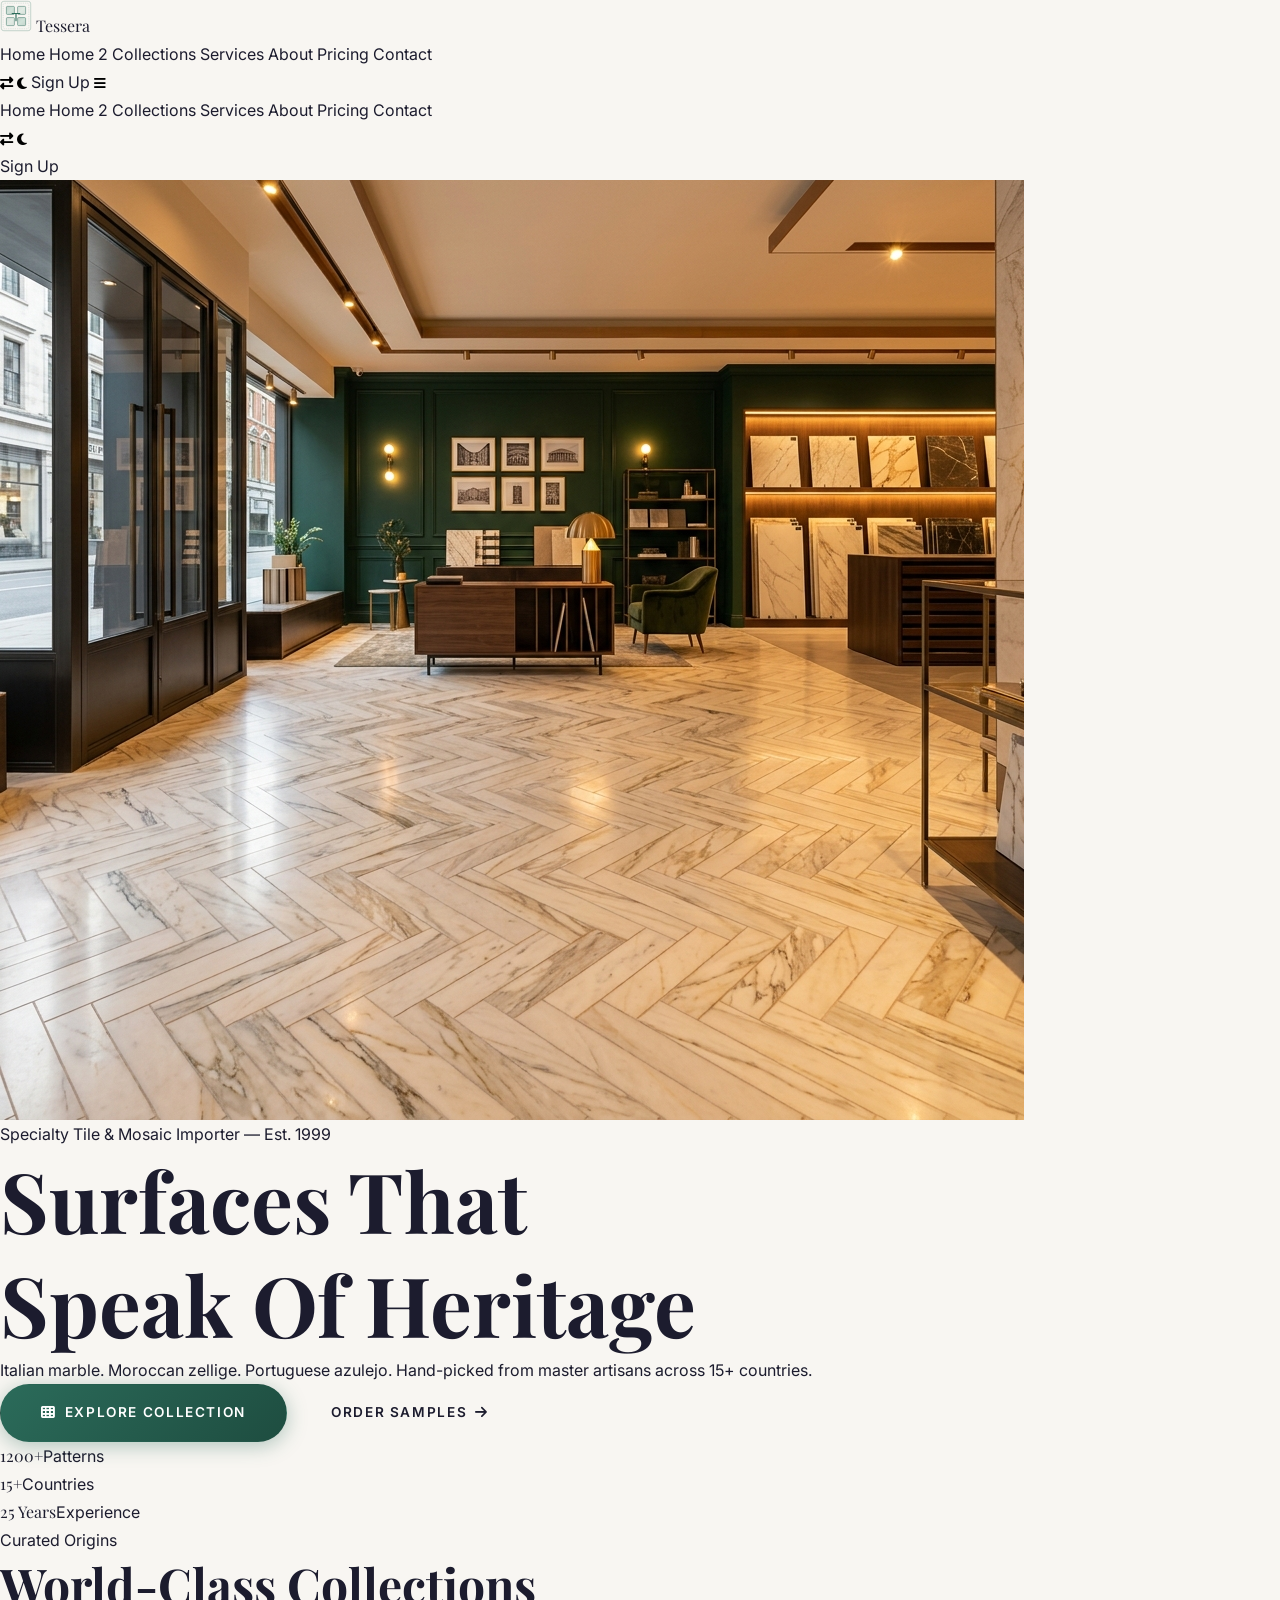
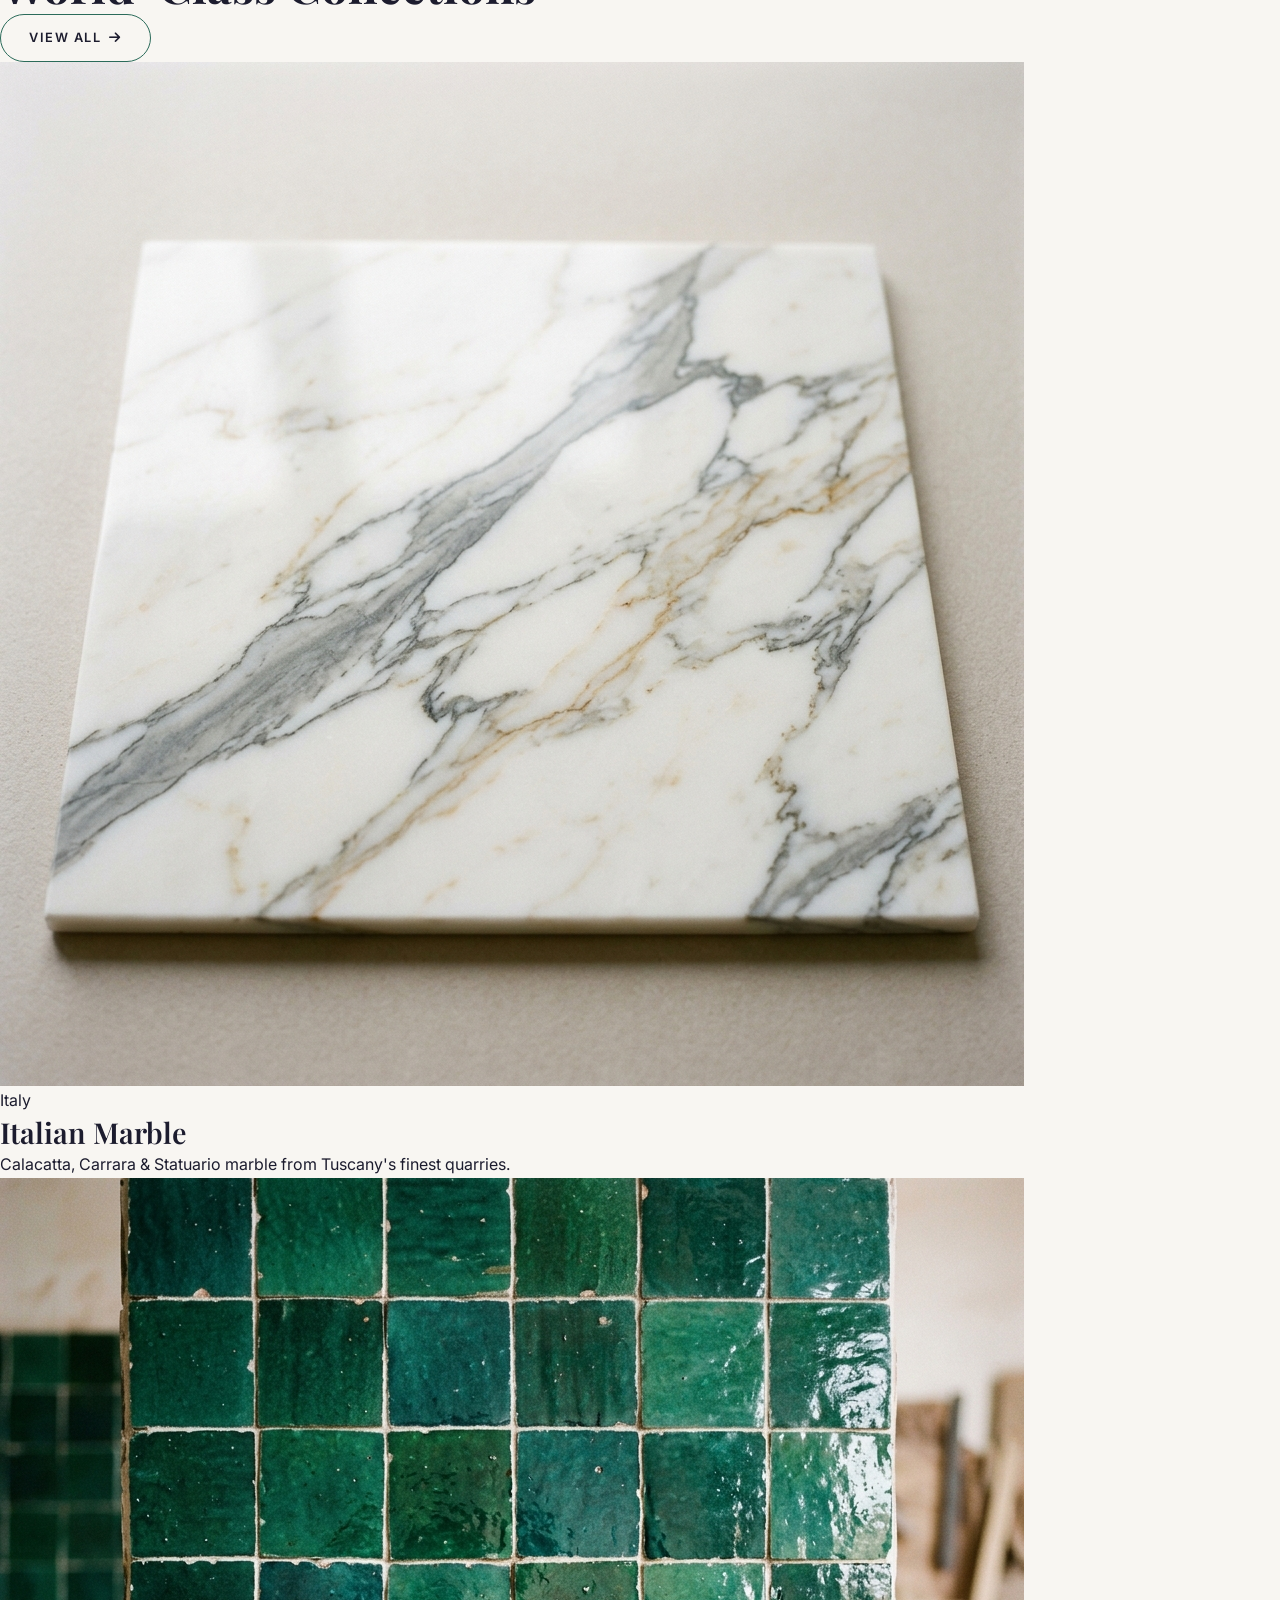
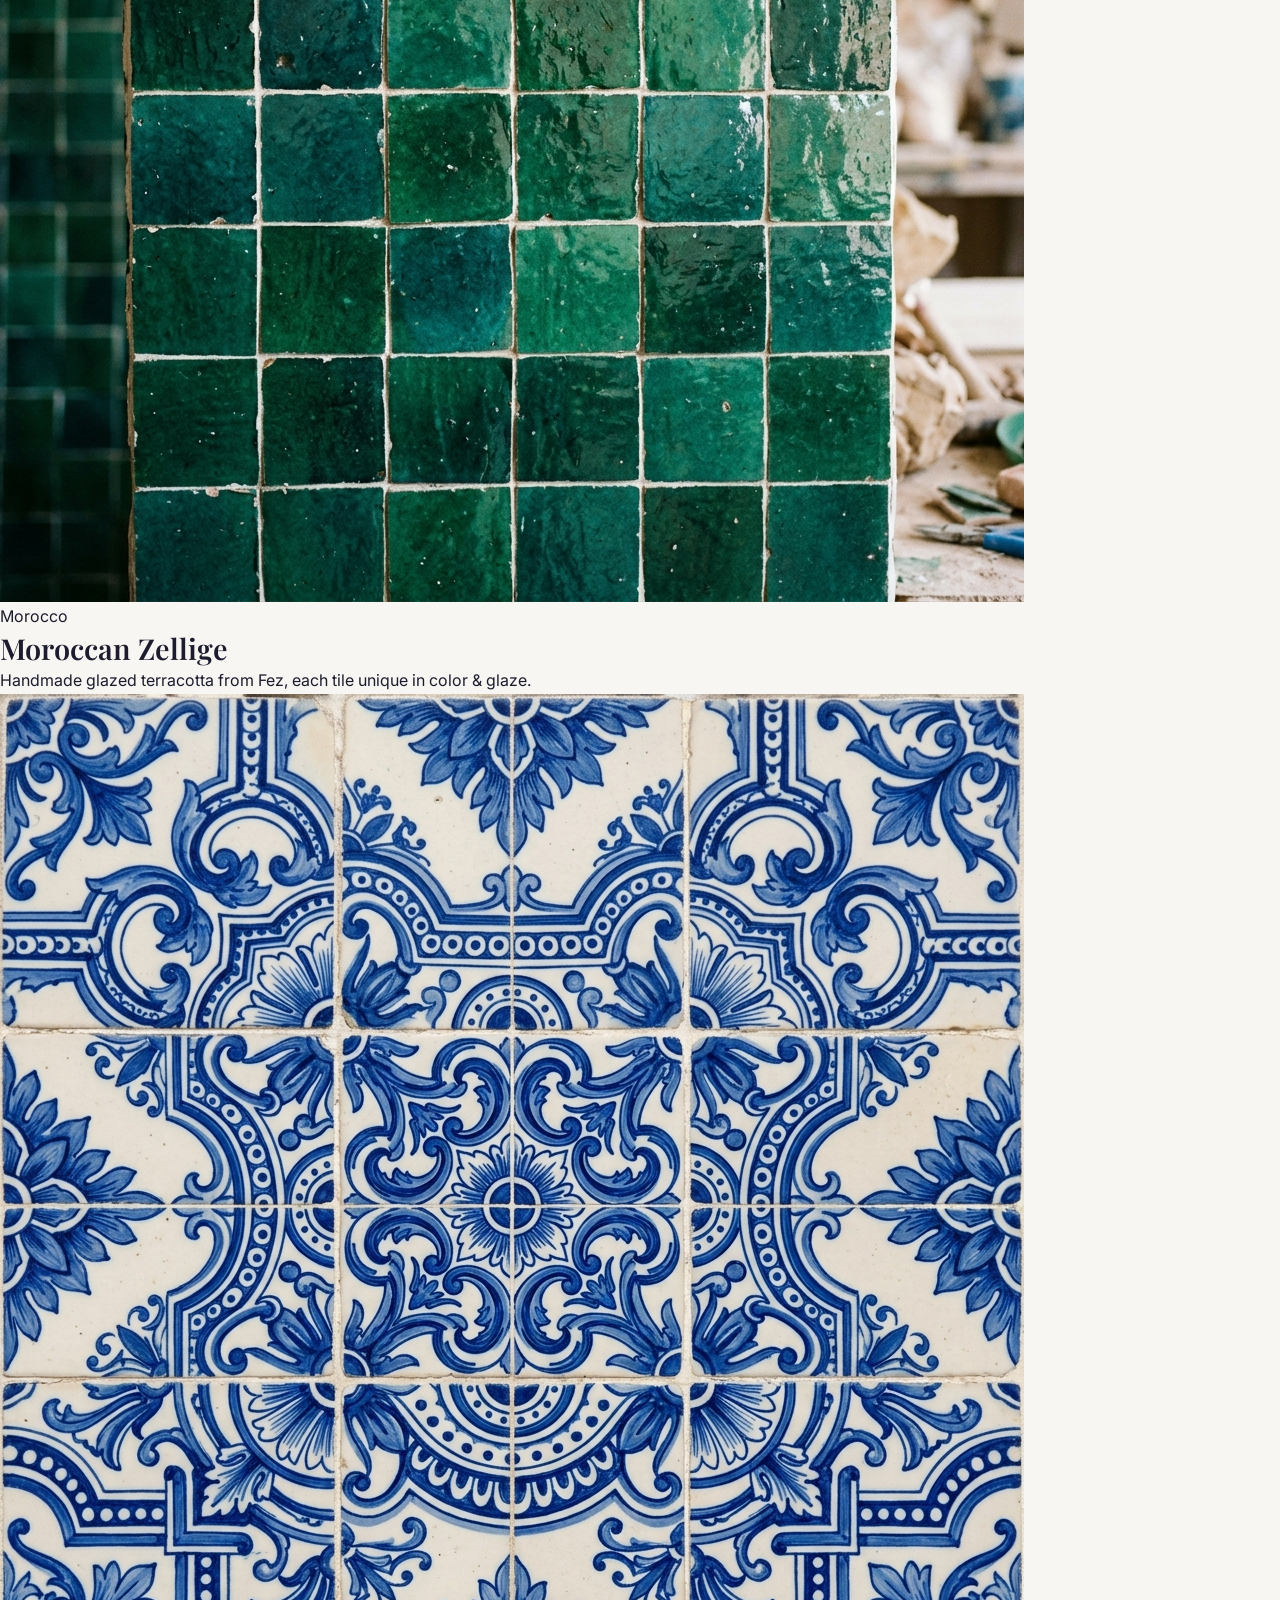
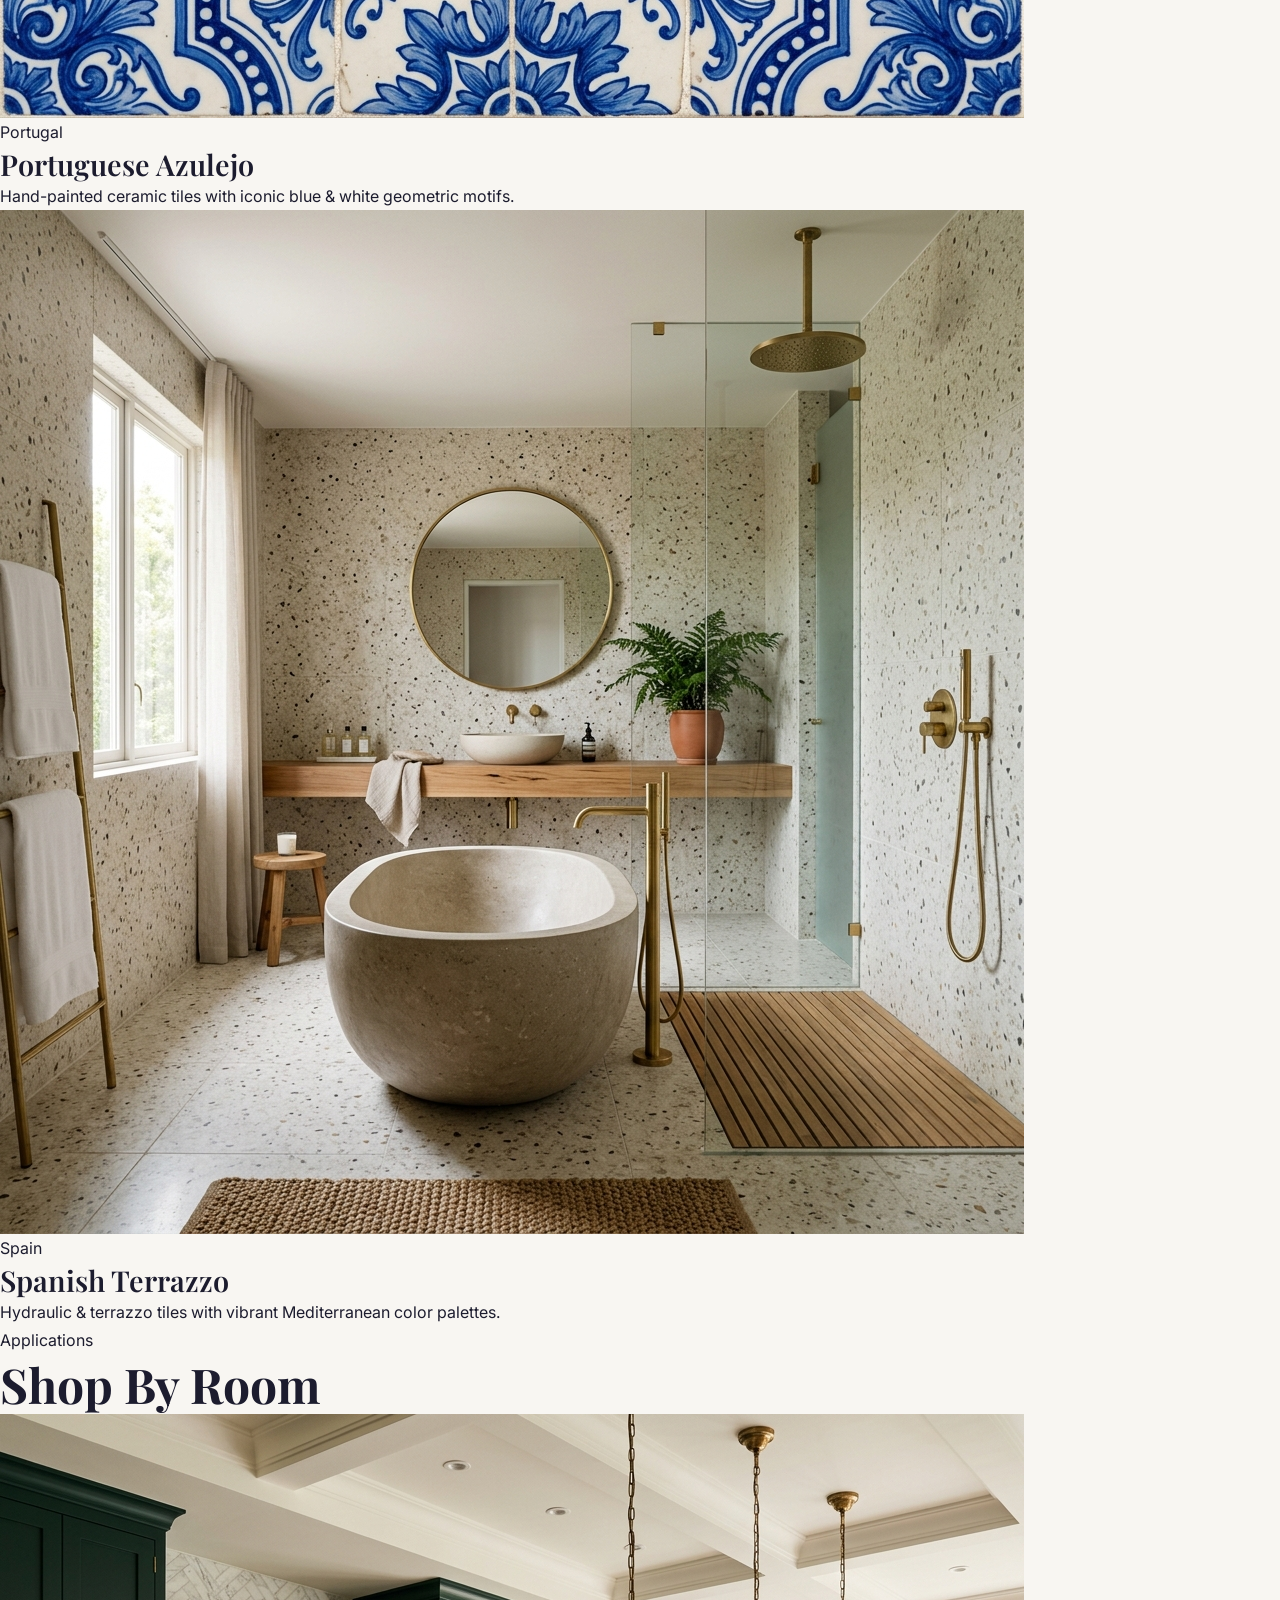
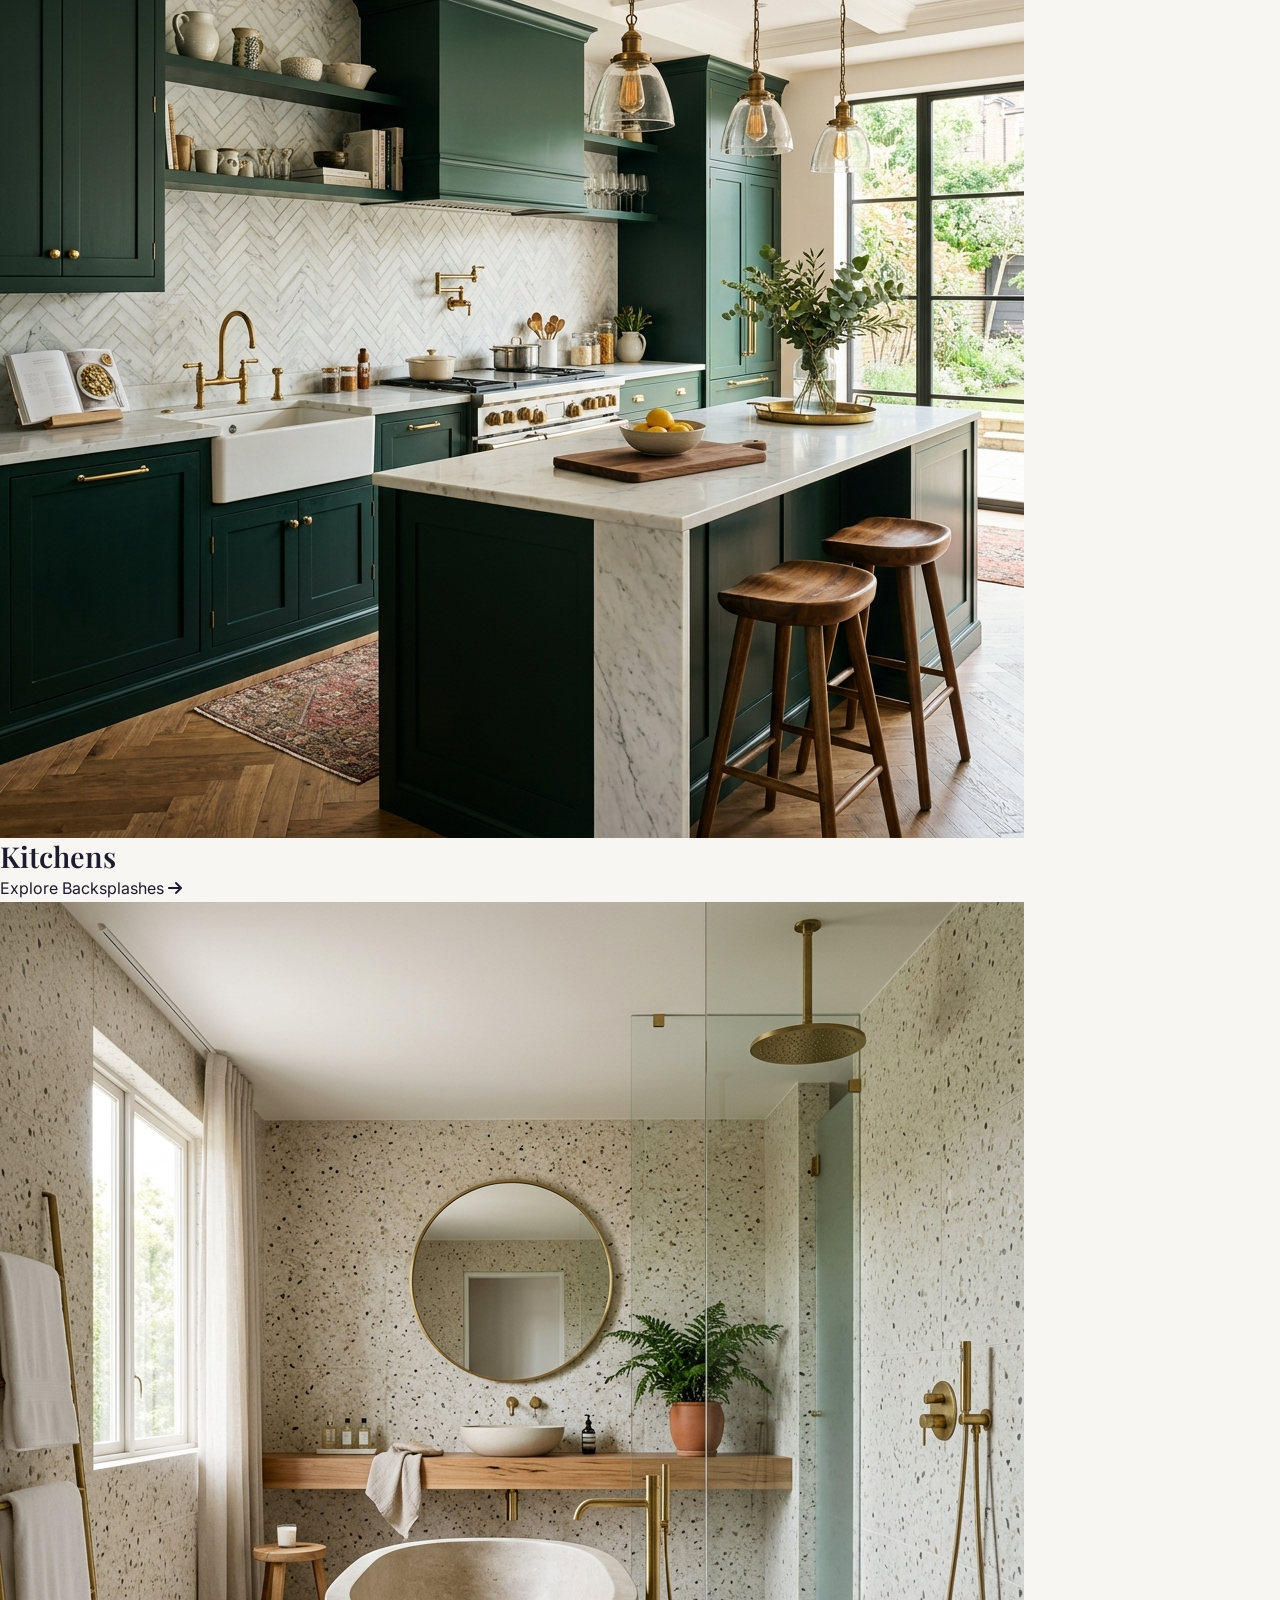
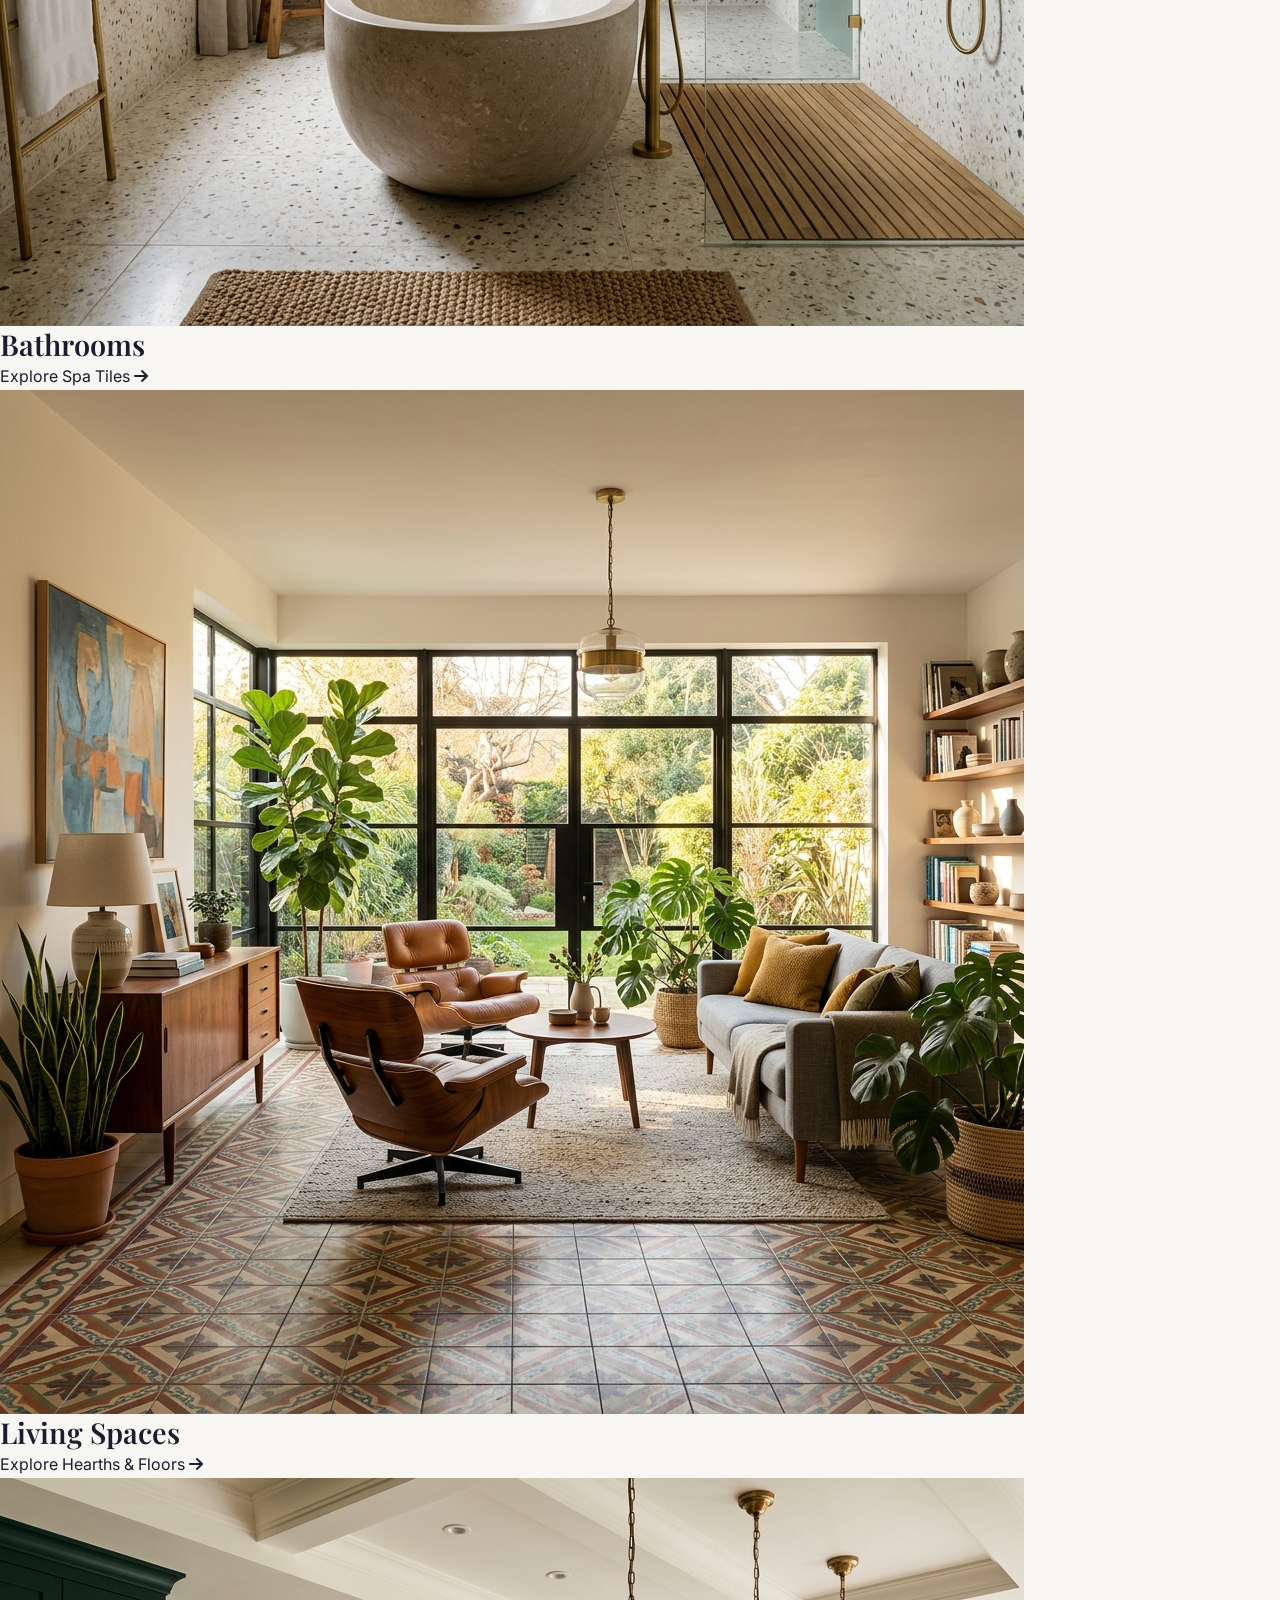
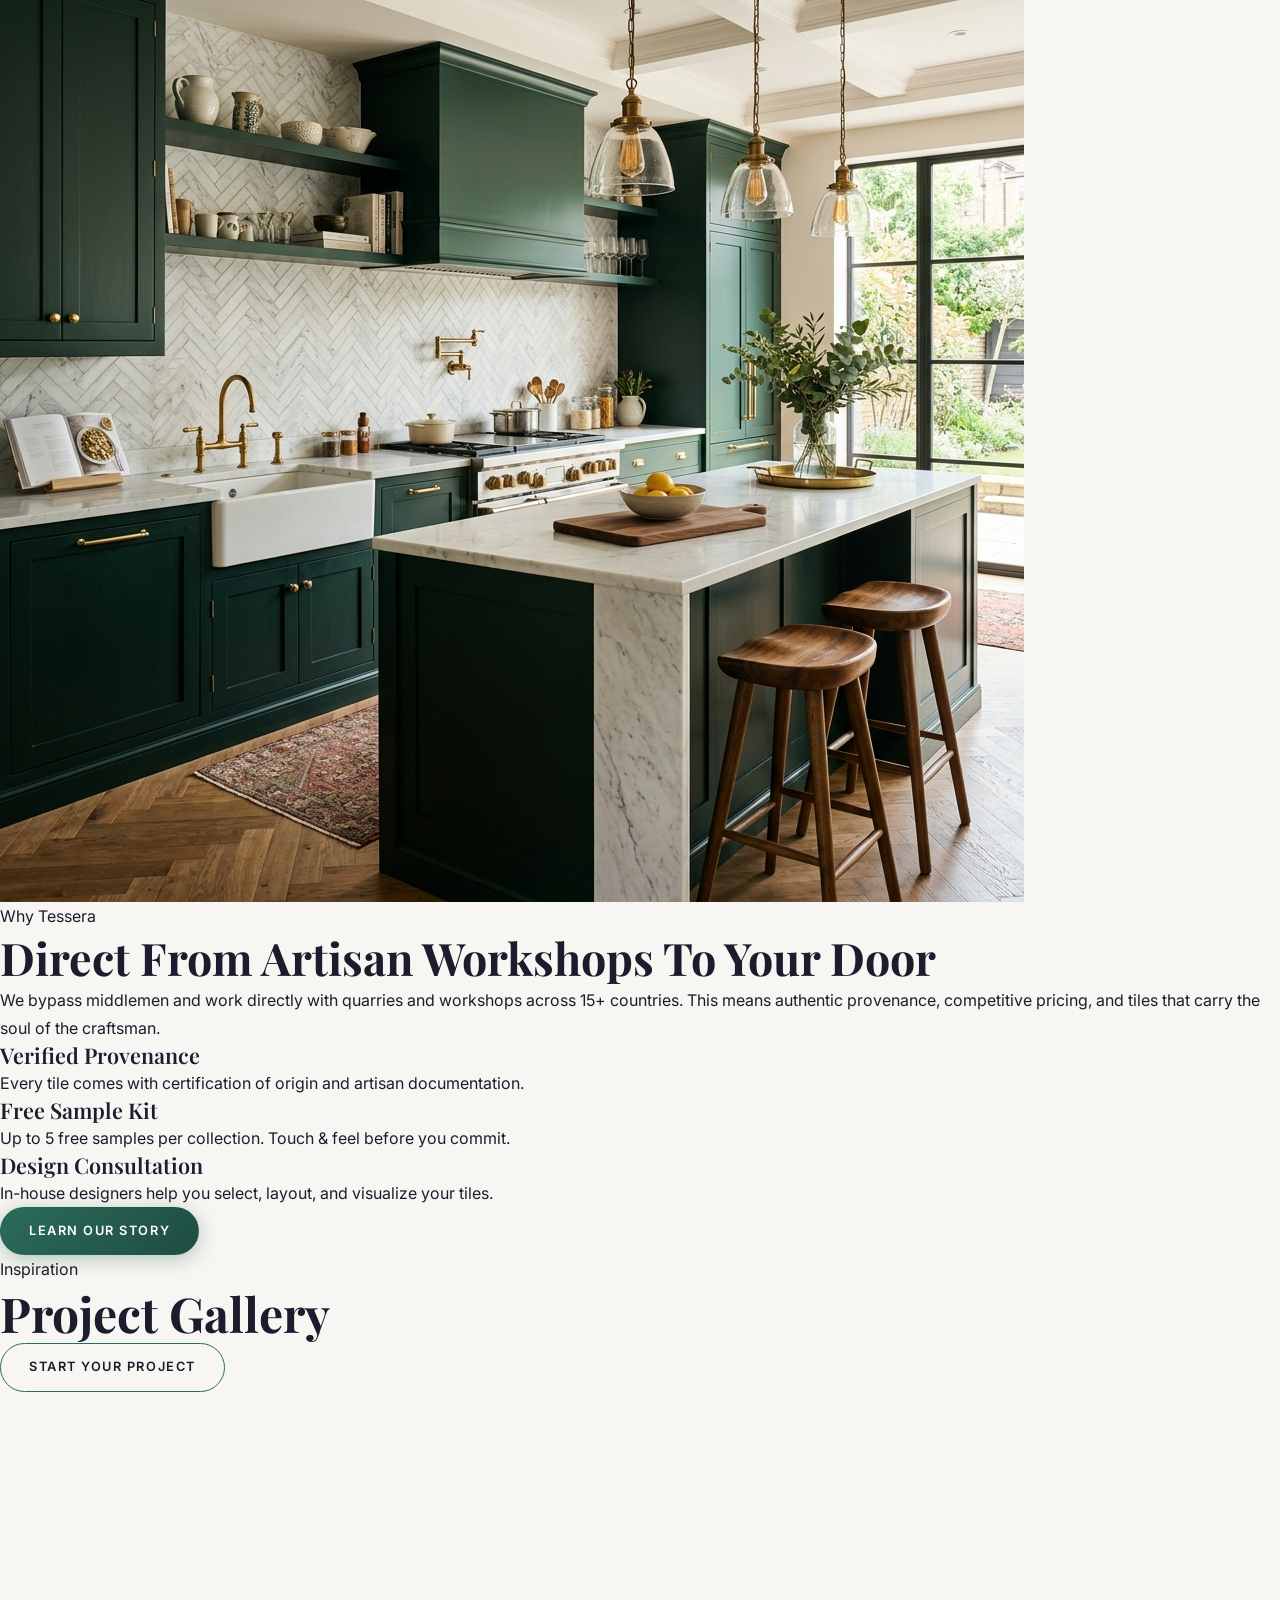
==== commit 0dc091f1: "fix" ====
--- a/index.html
+++ b/index.html
@@ -21,7 +21,7 @@
         <img src="assets/banner_home.png" alt="Tessera luxury tile showroom" class="absolute inset-0 w-full h-full object-cover">
         <div class="absolute inset-0 bg-gradient-to-t from-[#0D0B12] via-[#0D0B12]/60 to-transparent"></div>
 
-        <div class="relative z-10 max-w-7xl mx-auto px-4 sm:px-6 w-full pb-20 pt-40">
+        <div class="relative z-10 max-w-7xl mx-auto px-4 sm:px-6 w-full pb-16 md:pb-20 pt-28 md:pt-40">
             <div class="max-w-3xl">
                 <p class="inline-flex items-center gap-2 px-4 py-1.5 rounded-full bg-black/40 backdrop-blur-md border border-white/10 text-[#5AA88E] text-xs font-bold uppercase tracking-[0.2em] mb-6 animate-on-scroll slide-up">
                     <span class="w-1.5 h-1.5 rounded-full bg-[#5AA88E]"></span>
@@ -48,7 +48,7 @@
     </section>
 
     <!-- ===== EDITORIAL COLLECTIONS — Horizontal scrolling cards ===== -->
-    <section class="py-28 bg-[#F8F6F2] dark:bg-[#0D0D1A] overflow-hidden">
+    <section class="py-16 md:py-28 bg-[#F8F6F2] dark:bg-[#0D0D1A] overflow-hidden">
         <div class="max-w-7xl mx-auto px-4 sm:px-6">
             <div class="flex flex-col lg:flex-row items-start lg:items-end justify-between gap-6 mb-14">
                 <div class="reveal">
@@ -64,7 +64,7 @@
             <div class="group cursor-pointer reveal">
                 <div class="relative h-[400px] xl:h-[480px] rounded-3xl overflow-hidden mb-5">
                     <img src="assets/tile_italian_marble.png" alt="Italian Marble" class="w-full h-full object-cover transition-transform duration-700 group-hover:scale-105">
-                    <div class="absolute top-5 left-5 bg-white/90 dark:bg-[#1C1C2E]/90 backdrop-blur-sm px-3 py-1.5 rounded-full text-[10px] font-bold uppercase tracking-widest text-[#2B6B5A]">Italy</div>
+                    <div class="absolute top-5 left-5 bg-white/95 backdrop-blur-md shadow-sm px-3 py-1.5 rounded-full text-[10px] font-bold uppercase tracking-widest text-[#2B6B5A]">Italy</div>
                 </div>
                 <h3 class="text-lg font-bold mb-1" style="font-family:'Playfair Display',serif;">Italian Marble</h3>
                 <p class="text-sm text-neutral-500 dark:text-neutral-400 leading-relaxed">Calacatta, Carrara & Statuario marble from Tuscany's finest quarries.</p>
@@ -73,7 +73,7 @@
             <div class="group cursor-pointer reveal" style="animation-delay:0.1s;">
                 <div class="relative h-[400px] xl:h-[480px] rounded-3xl overflow-hidden mb-5">
                     <img src="assets/tile_moroccan_zellige.png" alt="Moroccan Zellige" class="w-full h-full object-cover transition-transform duration-700 group-hover:scale-105">
-                    <div class="absolute top-5 left-5 bg-white/90 dark:bg-[#1C1C2E]/90 backdrop-blur-sm px-3 py-1.5 rounded-full text-[10px] font-bold uppercase tracking-widest text-[#2B6B5A]">Morocco</div>
+                    <div class="absolute top-5 left-5 bg-white/95 backdrop-blur-md shadow-sm px-3 py-1.5 rounded-full text-[10px] font-bold uppercase tracking-widest text-[#2B6B5A]">Morocco</div>
                 </div>
                 <h3 class="text-lg font-bold mb-1" style="font-family:'Playfair Display',serif;">Moroccan Zellige</h3>
                 <p class="text-sm text-neutral-500 dark:text-neutral-400 leading-relaxed">Handmade glazed terracotta from Fez, each tile unique in color & glaze.</p>
@@ -82,7 +82,7 @@
             <div class="group cursor-pointer reveal" style="animation-delay:0.2s;">
                 <div class="relative h-[400px] xl:h-[480px] rounded-3xl overflow-hidden mb-5">
                     <img src="assets/tile_portuguese_azulejo.png" alt="Portuguese Azulejo" class="w-full h-full object-cover transition-transform duration-700 group-hover:scale-105">
-                    <div class="absolute top-5 left-5 bg-white/90 dark:bg-[#1C1C2E]/90 backdrop-blur-sm px-3 py-1.5 rounded-full text-[10px] font-bold uppercase tracking-widest text-[#2B6B5A]">Portugal</div>
+                    <div class="absolute top-5 left-5 bg-white/95 backdrop-blur-md shadow-sm px-3 py-1.5 rounded-full text-[10px] font-bold uppercase tracking-widest text-[#2B6B5A]">Portugal</div>
                 </div>
                 <h3 class="text-lg font-bold mb-1" style="font-family:'Playfair Display',serif;">Portuguese Azulejo</h3>
                 <p class="text-sm text-neutral-500 dark:text-neutral-400 leading-relaxed">Hand-painted ceramic tiles with iconic blue & white geometric motifs.</p>
@@ -91,10 +91,49 @@
             <div class="group cursor-pointer reveal" style="animation-delay:0.3s;">
                 <div class="relative h-[400px] xl:h-[480px] rounded-3xl overflow-hidden mb-5">
                     <img src="assets/project_bathroom.png" alt="Spanish Terrazzo" class="w-full h-full object-cover transition-transform duration-700 group-hover:scale-105">
-                    <div class="absolute top-5 left-5 bg-white/90 dark:bg-[#1C1C2E]/90 backdrop-blur-sm px-3 py-1.5 rounded-full text-[10px] font-bold uppercase tracking-widest text-[#2B6B5A]">Spain</div>
+                    <div class="absolute top-5 left-5 bg-white/95 backdrop-blur-md shadow-sm px-3 py-1.5 rounded-full text-[10px] font-bold uppercase tracking-widest text-[#2B6B5A]">Spain</div>
                 </div>
                 <h3 class="text-lg font-bold mb-1" style="font-family:'Playfair Display',serif;">Spanish Terrazzo</h3>
                 <p class="text-sm text-neutral-500 dark:text-neutral-400 leading-relaxed">Hydraulic & terrazzo tiles with vibrant Mediterranean color palettes.</p>
+            </div>
+        </div>
+    </section>
+
+    <!-- ===== SPACES & APPLICATIONS (Shop by Room) ===== -->
+    <section class="py-16 md:py-28 bg-white dark:bg-[#141420]">
+        <div class="max-w-7xl mx-auto px-4 sm:px-6">
+            <div class="text-center mb-16 reveal">
+                <p class="text-[#2B6B5A] text-xs font-bold uppercase tracking-[0.3em] mb-3">Applications</p>
+                <h2 class="leading-tight" style="font-family:'Playfair Display',serif;font-size:clamp(2rem,4vw,3rem);font-weight:700;">Shop By Room</h2>
+            </div>
+            <div class="grid grid-cols-1 md:grid-cols-2 lg:grid-cols-3 gap-6 reveal">
+                <!-- Kitchen -->
+                <a href="collections.html" class="group relative h-[350px] rounded-3xl overflow-hidden block">
+                    <img src="assets/project_kitchen.png" alt="Kitchen Tiles" class="w-full h-full object-cover transition-transform duration-700 group-hover:scale-105">
+                    <div class="absolute inset-0 bg-gradient-to-t from-black/80 via-black/20 to-transparent"></div>
+                    <div class="absolute bottom-8 left-8">
+                        <h3 class="text-white text-2xl font-bold mb-2" style="font-family:'Playfair Display',serif;">Kitchens</h3>
+                        <p class="text-white/70 text-sm flex items-center gap-2 group-hover:text-white transition-colors">Explore Backsplashes <i class="fas fa-arrow-right text-[10px]"></i></p>
+                    </div>
+                </a>
+                <!-- Bathroom -->
+                <a href="collections.html" class="group relative h-[350px] rounded-3xl overflow-hidden block">
+                    <img src="assets/project_bathroom.png" alt="Bathroom Tiles" class="w-full h-full object-cover transition-transform duration-700 group-hover:scale-105">
+                    <div class="absolute inset-0 bg-gradient-to-t from-black/80 via-black/20 to-transparent"></div>
+                    <div class="absolute bottom-8 left-8">
+                        <h3 class="text-white text-2xl font-bold mb-2" style="font-family:'Playfair Display',serif;">Bathrooms</h3>
+                        <p class="text-white/70 text-sm flex items-center gap-2 group-hover:text-white transition-colors">Explore Spa Tiles <i class="fas fa-arrow-right text-[10px]"></i></p>
+                    </div>
+                </a>
+                <!-- Living Spaces -->
+                <a href="collections.html" class="group relative h-[350px] rounded-3xl overflow-hidden block lg:col-span-1 md:col-span-2">
+                    <img src="assets/project_living.png" alt="Living Space Tiles" class="w-full h-full object-cover transition-transform duration-700 group-hover:scale-105">
+                    <div class="absolute inset-0 bg-gradient-to-t from-black/80 via-black/20 to-transparent"></div>
+                    <div class="absolute bottom-8 left-8">
+                        <h3 class="text-white text-2xl font-bold mb-2" style="font-family:'Playfair Display',serif;">Living Spaces</h3>
+                        <p class="text-white/70 text-sm flex items-center gap-2 group-hover:text-white transition-colors">Explore Hearths & Floors <i class="fas fa-arrow-right text-[10px]"></i></p>
+                    </div>
+                </a>
             </div>
         </div>
     </section>
@@ -107,7 +146,7 @@
                 <img src="assets/project_kitchen.png" alt="Tessera kitchen project" class="absolute inset-0 w-full h-full object-cover">
             </div>
             <!-- Right: Content -->
-            <div class="flex items-center px-8 sm:px-16 py-20 reveal">
+            <div class="flex items-center px-8 sm:px-16 py-12 md:py-20 reveal">
                 <div class="max-w-xl">
                     <p class="text-[#2B6B5A] text-xs font-bold uppercase tracking-[0.3em] mb-4">Why Tessera</p>
                     <h2 class="mb-6 leading-tight" style="font-family:'Playfair Display',serif;font-size:clamp(1.8rem,3.5vw,2.8rem);font-weight:700;">
@@ -147,7 +186,7 @@
     </section>
 
     <!-- ===== MASONRY INSPIRATION GALLERY ===== -->
-    <section class="py-28 bg-[#F8F6F2] dark:bg-[#0D0D1A]">
+    <section class="py-16 md:py-28 bg-[#F8F6F2] dark:bg-[#0D0D1A]">
         <div class="max-w-7xl mx-auto px-4 sm:px-6">
             <div class="flex flex-col md:flex-row items-start md:items-end justify-between gap-6 mb-14 reveal">
                 <div>
@@ -181,8 +220,42 @@
         </div>
     </section>
 
+    <!-- ===== GLOBAL ARTISAN NETWORK ===== -->
+    <section class="py-16 md:py-24 bg-[#2B6B5A] text-white overflow-hidden">
+        <div class="max-w-7xl mx-auto px-4 sm:px-6 relative">
+            <i class="fas fa-globe-americas absolute -right-20 -top-20 text-[300px] text-white/5 pointer-events-none"></i>
+            <div class="grid grid-cols-1 lg:grid-cols-2 gap-16 items-center reveal relative z-10">
+                <div>
+                    <p class="text-white/60 text-xs font-bold uppercase tracking-[0.3em] mb-4">Direct Sourcing</p>
+                    <h2 class="mb-6 leading-tight" style="font-family:'Playfair Display',serif;font-size:clamp(2rem,4vw,3rem);font-weight:700;">
+                        Our Global Artisan Network
+                    </h2>
+                    <p class="text-white/80 leading-relaxed mb-8 text-lg">
+                        We travel the world to find generational craftsmen who still produce tile using centuries-old techniques. From the mountains of Carrara to the ancient medinas of Fez, our network spans 15+ countries.
+                    </p>
+                    <div class="flex flex-wrap gap-3">
+                        <span class="px-4 py-2 border border-white/20 rounded-full text-xs font-bold uppercase tracking-wider bg-white/5 backdrop-blur-sm">Italy</span>
+                        <span class="px-4 py-2 border border-white/20 rounded-full text-xs font-bold uppercase tracking-wider bg-white/5 backdrop-blur-sm">Morocco</span>
+                        <span class="px-4 py-2 border border-white/20 rounded-full text-xs font-bold uppercase tracking-wider bg-white/5 backdrop-blur-sm">Portugal</span>
+                        <span class="px-4 py-2 border border-white/20 rounded-full text-xs font-bold uppercase tracking-wider bg-white/5 backdrop-blur-sm">Spain</span>
+                        <span class="px-4 py-2 border border-white/20 rounded-full text-xs font-bold uppercase tracking-wider bg-white/5 backdrop-blur-sm">Turkey</span>
+                        <span class="px-4 py-2 border border-white/20 rounded-full text-xs font-bold uppercase tracking-wider bg-white/5 backdrop-blur-sm">Mexico</span>
+                    </div>
+                </div>
+                <div class="grid grid-cols-2 gap-4">
+                    <div class="rounded-3xl overflow-hidden h-[200px] shadow-lg">
+                        <img src="assets/banner_pricing.png" alt="Artisan working" class="w-full h-full object-cover">
+                    </div>
+                    <div class="rounded-3xl overflow-hidden h-[200px] translate-y-8 shadow-lg">
+                        <img src="assets/banner_about.png" alt="Quarry sourcing" class="w-full h-full object-cover">
+                    </div>
+                </div>
+            </div>
+        </div>
+    </section>
+
     <!-- ===== HORIZONTAL JOURNEY — Sticky scroll ===== -->
-    <section class="py-28 bg-[#1C1C2E] dark:bg-[#0A0A14] relative overflow-hidden">
+    <section class="py-16 md:py-28 bg-[#1C1C2E] dark:bg-[#0A0A14] relative overflow-hidden">
         <div class="max-w-7xl mx-auto px-4 sm:px-6">
             <div class="text-center mb-20 reveal">
                 <p class="text-[#5AA88E] text-xs font-bold uppercase tracking-[0.3em] mb-3">The Process</p>
@@ -207,7 +280,7 @@
                     <div class="absolute -left-2.5 lg:left-0 lg:-top-2.5 top-0 w-5 h-5 rounded-full bg-[#2B6B5A] border-4 border-[#1C1C2E]"></div>
                     <span class="text-[#5AA88E] text-xs font-bold uppercase tracking-[0.3em] mb-2 block">03</span>
                     <h4 class="text-white text-lg font-bold mb-2" style="font-family:'Playfair Display',serif;">Design & Plan</h4>
-                    <p class="text-neutral-400 text-sm leading-relaxed">Work with our team to plan layouts, patterns and quantities.</p>
+                    <p class="text-neutral-400 text-sm leading-relaxed">Work with our team to plan layouts, patterns and quantities in tiles.</p>
                 </div>
                 <div class="flex-1 relative border-l-2 lg:border-l-0 lg:border-t-2 border-[#2B6B5A]/40 pl-8 lg:pl-0 lg:pt-8 pb-0 lg:pr-0">
                     <div class="absolute -left-2.5 lg:left-0 lg:-top-2.5 top-0 w-5 h-5 rounded-full bg-[#2B6B5A] border-4 border-[#1C1C2E]"></div>
@@ -219,18 +292,46 @@
         </div>
     </section>
 
+    <!-- ===== FEATURED CASE STUDY ===== -->
+    <section class="py-0 bg-white dark:bg-[#141420]">
+        <div class="grid grid-cols-1 lg:grid-cols-2 min-h-[600px]">
+            <!-- Content -->
+            <div class="flex items-center px-8 sm:px-16 py-12 md:py-20 reveal order-2 lg:order-1">
+                <div class="max-w-xl">
+                    <p class="text-[#2B6B5A] text-xs font-bold uppercase tracking-[0.3em] mb-4">Featured Case Study</p>
+                    <h2 class="mb-6 leading-tight" style="font-family:'Playfair Display',serif;font-size:clamp(1.8rem,3.5vw,2.8rem);font-weight:700;">
+                        SoHo Penthouse Renovation
+                    </h2>
+                    <p class="text-neutral-500 dark:text-neutral-400 leading-relaxed mb-8">
+                        For this luxury penthouse overlooking Manhattan, the design team needed materials that merged historic character with modern minimalism. Our custom-cut Portuguese Azulejo tiles were chosen for the kitchen backsplash, providing a breathtaking, artisanal focal point that perfectly complements the sleek, dark cabinetry.
+                    </p>
+                    <div class="flex flex-wrap gap-4 mb-10">
+                        <span class="px-4 py-2 bg-[#F8F6F2] dark:bg-[#1C1C2E] text-xs font-bold uppercase tracking-widest text-[#2B6B5A] rounded-full">Residential</span>
+                        <span class="px-4 py-2 bg-[#F8F6F2] dark:bg-[#1C1C2E] text-xs font-bold uppercase tracking-widest text-[#2B6B5A] rounded-full">New York</span>
+                        <span class="px-4 py-2 bg-[#F8F6F2] dark:bg-[#1C1C2E] text-xs font-bold uppercase tracking-widest text-[#2B6B5A] rounded-full">Kitchen</span>
+                    </div>
+                    <a href="collections.html" class="btn btn-primary btn-shine inline-block">View Collection <i class="fas fa-arrow-right ml-2 text-xs"></i></a>
+                </div>
+            </div>
+            <!-- Full-bleed image -->
+            <div class="relative overflow-hidden min-h-[400px] lg:min-h-0 reveal order-1 lg:order-2">
+                <img src="assets/project_kitchen.png" alt="SoHo Penthouse Kitchen" class="absolute inset-0 w-full h-full object-cover">
+            </div>
+        </div>
+    </section>
+
     <!-- ===== TESTIMONIALS — Large quote slider style ===== -->
-    <section class="py-28 bg-white dark:bg-[#141420]">
+    <section class="py-16 md:py-28 bg-white dark:bg-[#141420]">
         <div class="max-w-5xl mx-auto px-4 sm:px-6 text-center">
             <p class="text-[#2B6B5A] text-xs font-bold uppercase tracking-[0.3em] mb-3 reveal">Client Stories</p>
             <h2 class="mb-16 leading-tight reveal" style="font-family:'Playfair Display',serif;font-size:clamp(2rem,4vw,3rem);font-weight:700;">Trusted By Designers & Architects</h2>
 
-            <div class="grid grid-cols-1 md:grid-cols-2 lg:grid-cols-3 gap-8 text-left reveal">
+            <div class="grid-3 text-left reveal">
                 <!-- Quote 1 -->
                 <div class="bg-[#F8F6F2] dark:bg-[#1C1C2E] p-8 rounded-3xl relative flex flex-col hover:-translate-y-2 transition-transform duration-300">
                     <svg class="absolute top-8 right-8 w-10 h-10 text-[#2B6B5A]/10" fill="currentColor" viewBox="0 0 24 24"><path d="M14.017 21v-7.391c0-5.704 3.731-9.57 8.983-10.609l.995 2.151c-2.432.917-3.995 3.638-3.995 5.849h4v10h-9.983zm-14.017 0v-7.391c0-5.704 3.748-9.57 9-10.609l.996 2.151c-2.433.917-3.996 3.638-3.996 5.849h3.983v10h-9.983z"/></svg>
                     <p class="text-neutral-600 dark:text-neutral-300 italic mb-10 relative z-10 leading-relaxed text-base" style="font-family:'Playfair Display',serif;">
-                        "The Moroccan zellige tiles transformed our restaurant into a Marrakech-inspired oasis. The quality is simply unmatched — every single tile has its own character."
+                        "The Moroccan zellige tiles transformed our restaurant into a Marrakech-inspired oasis. The quality is simply unmatched — it own character."
                     </p>
                     <div class="flex items-center gap-4 mt-auto">
                         <div class="w-12 h-12 rounded-full overflow-hidden shadow-sm border border-neutral-200 dark:border-neutral-700 bg-white dark:bg-[#0D0D1A]">
@@ -281,7 +382,7 @@
     </section>
 
     <!-- ===== CTA — Minimal text-centric ===== -->
-    <section class="py-24 bg-[#2B6B5A]">
+    <section class="py-16 md:py-24 bg-[#2B6B5A]">
         <div class="max-w-4xl mx-auto px-4 sm:px-6 text-center">
             <h2 class="text-white mb-6" style="font-family:'Playfair Display',serif;font-size:clamp(2rem,4vw,3rem);font-weight:700;">Ready To Transform Your Space?</h2>
             <p class="text-white/70 text-lg mb-10 max-w-xl mx-auto">Request free samples or book a design consultation with our expert team.</p>
--- a/style.css
+++ b/style.css
@@ -618,6 +618,7 @@
     height: 100%;
     transition: var(--transition);
     position: relative;
+    overflow: hidden;
 }
 
 .pricing-card:hover {
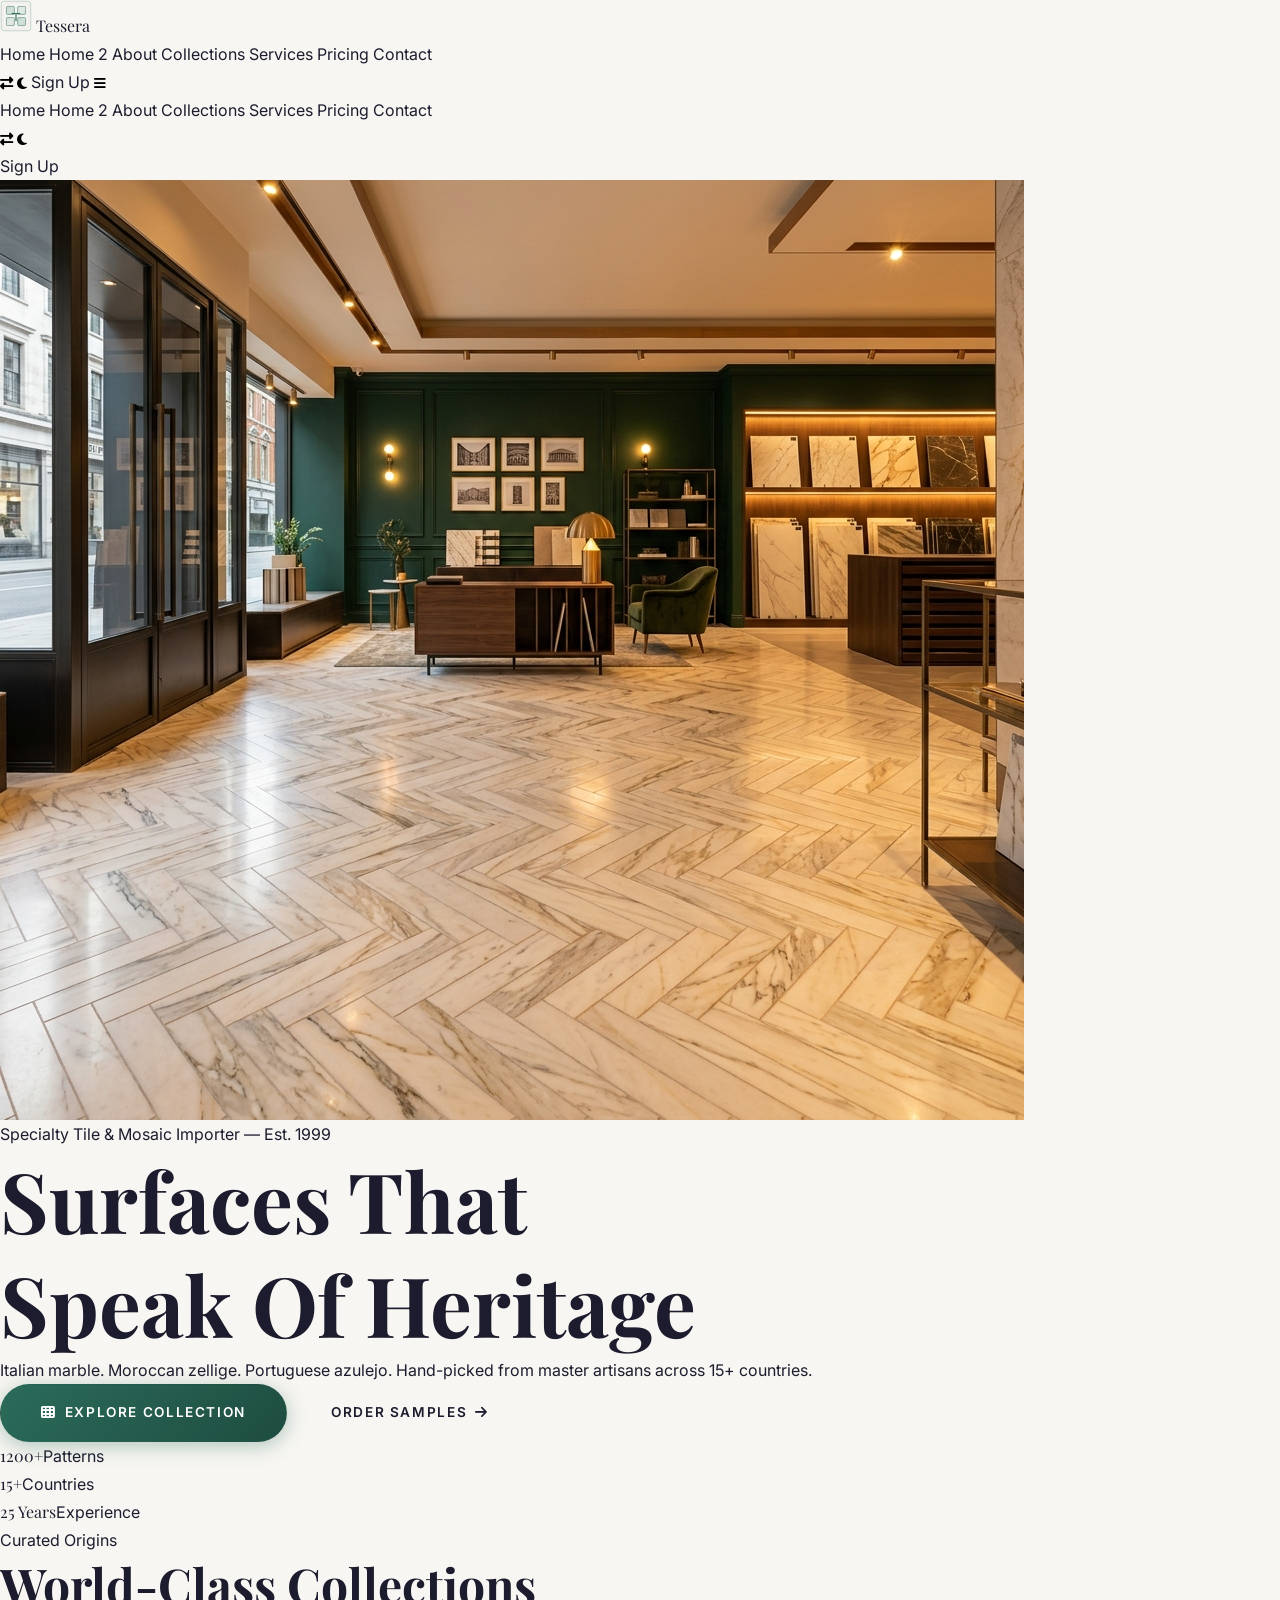
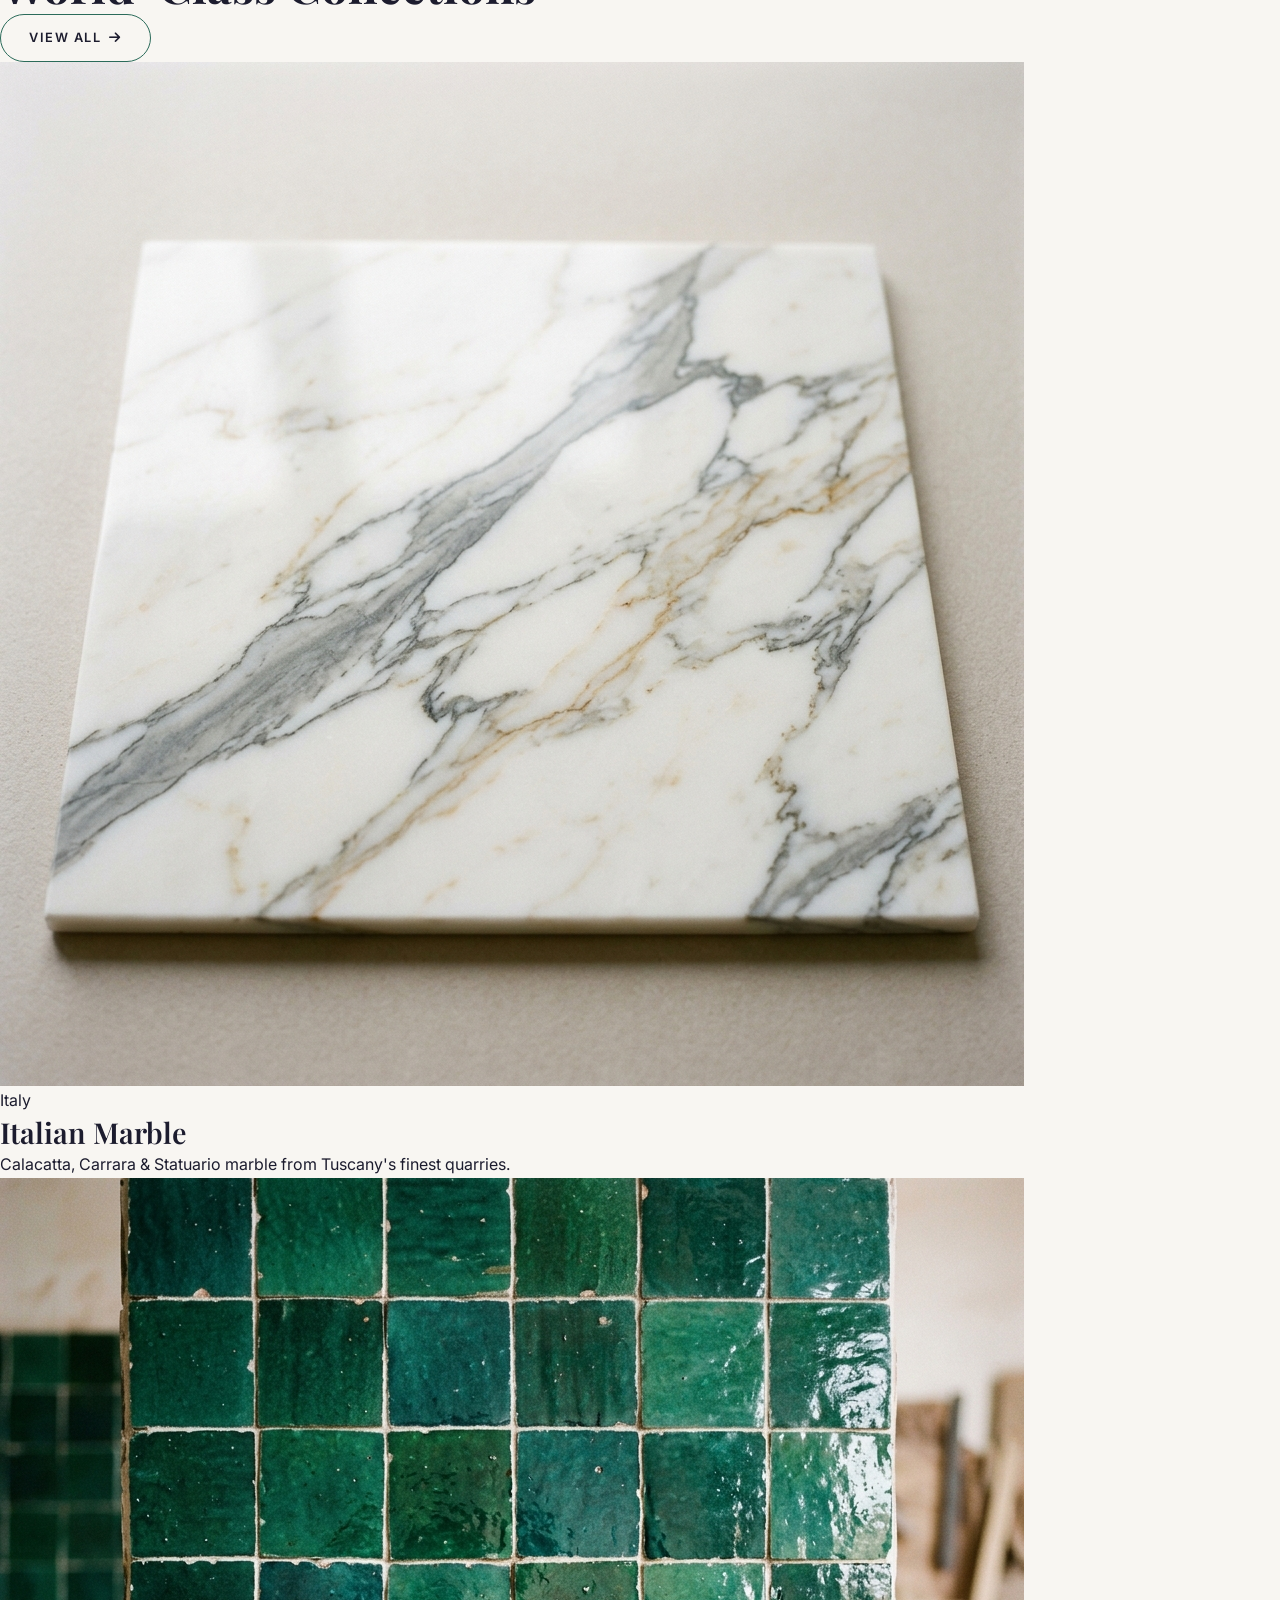
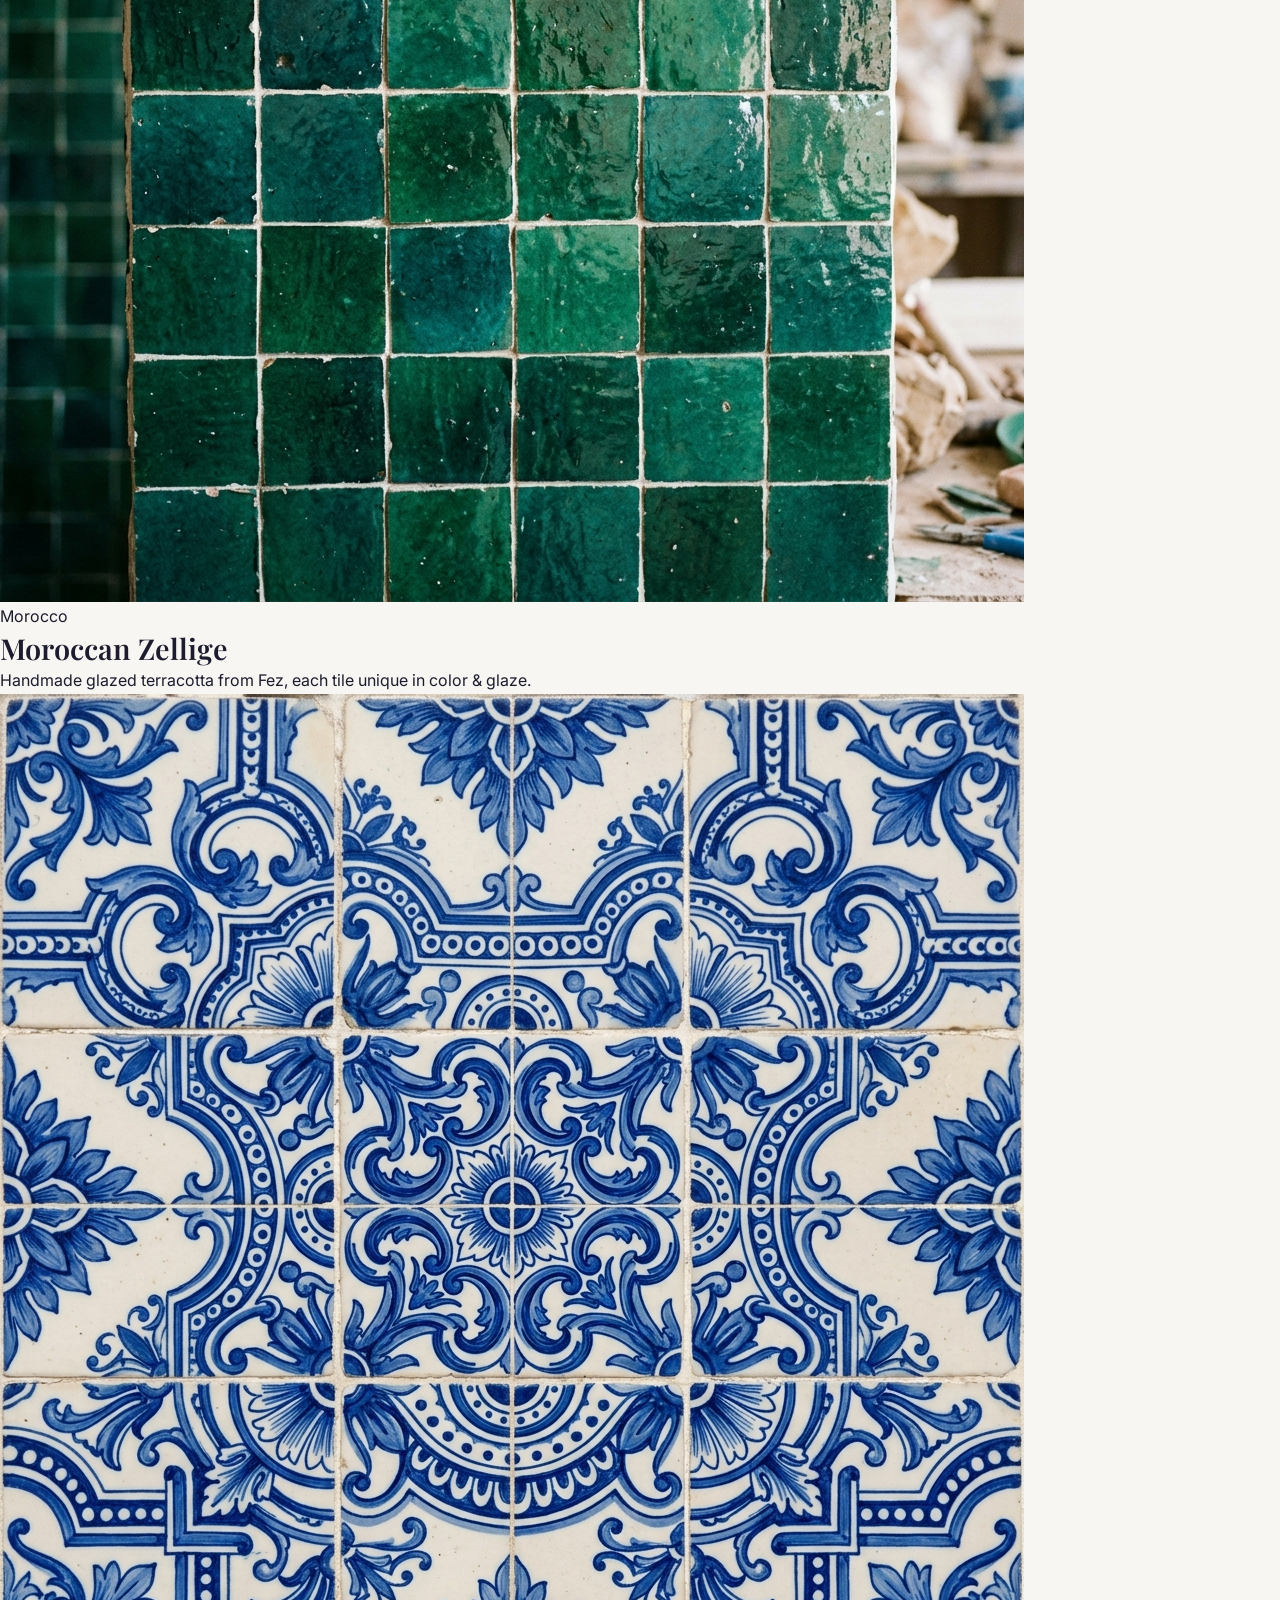
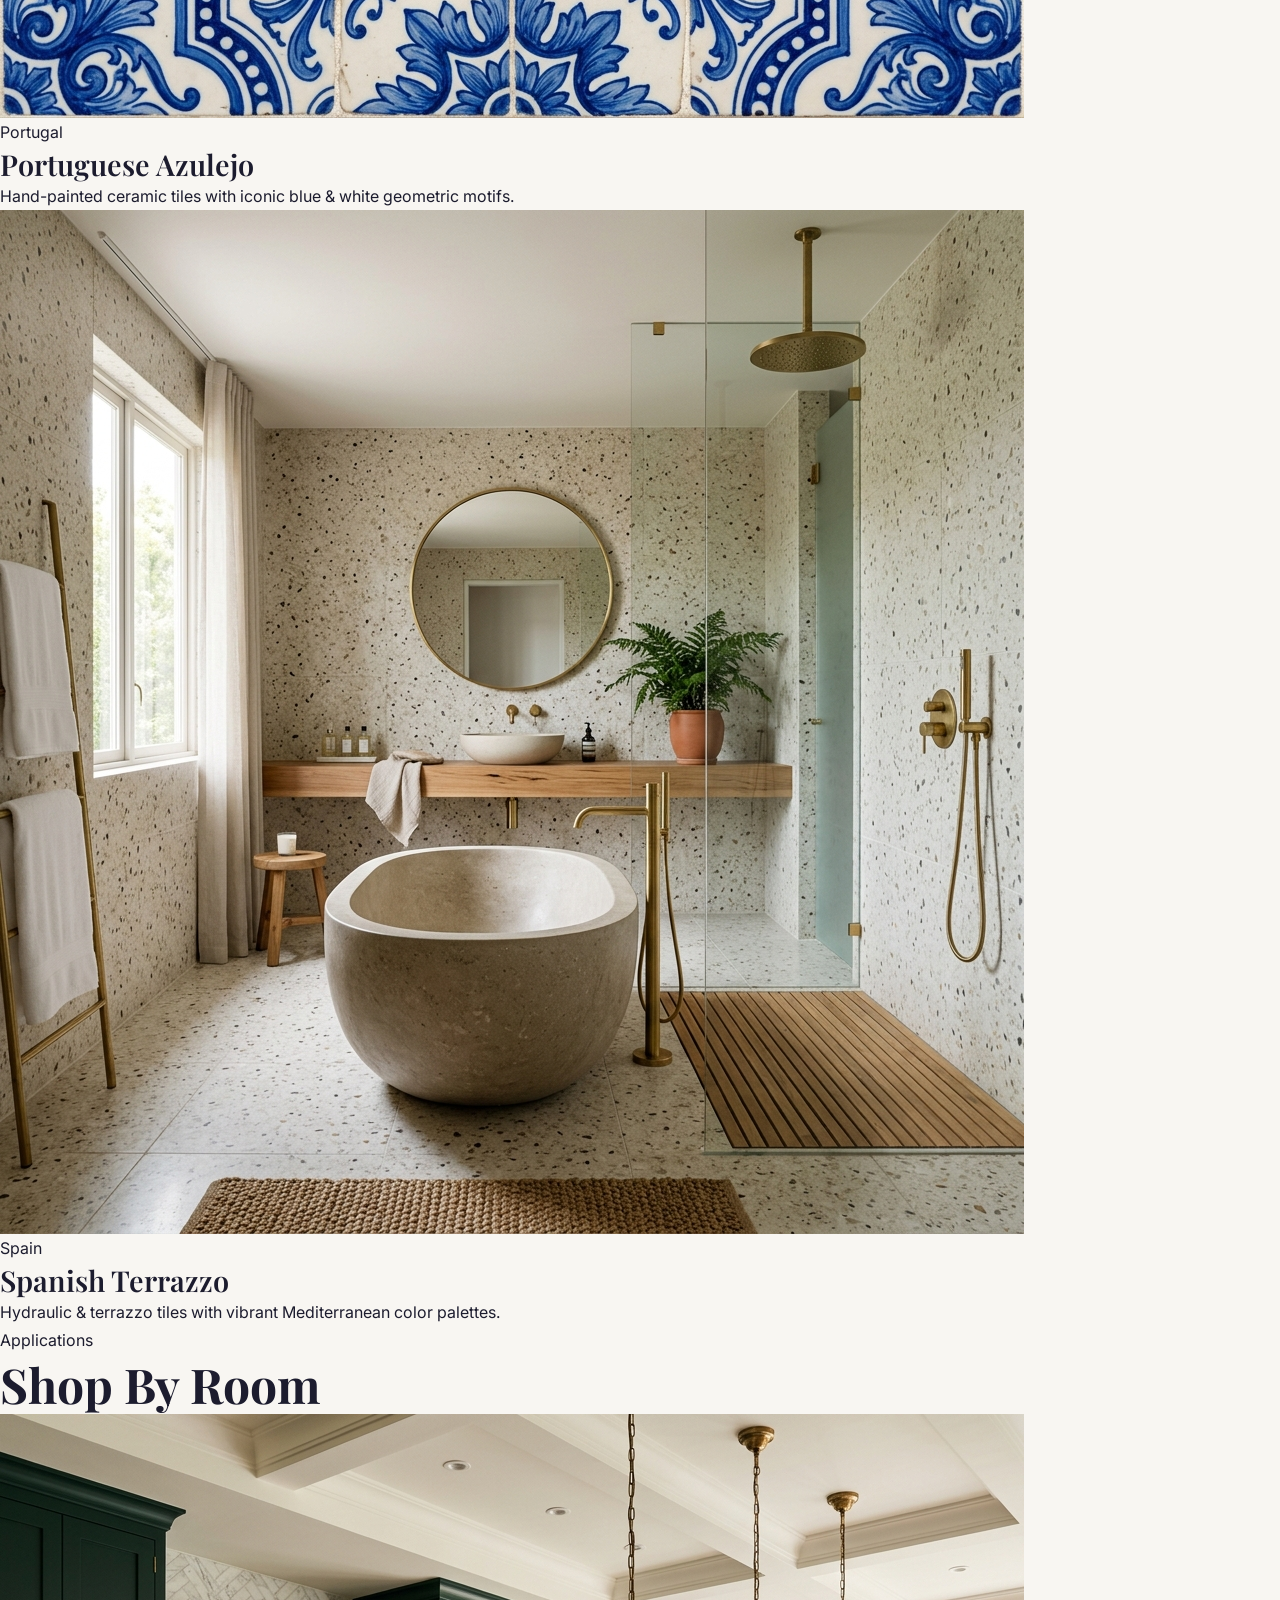
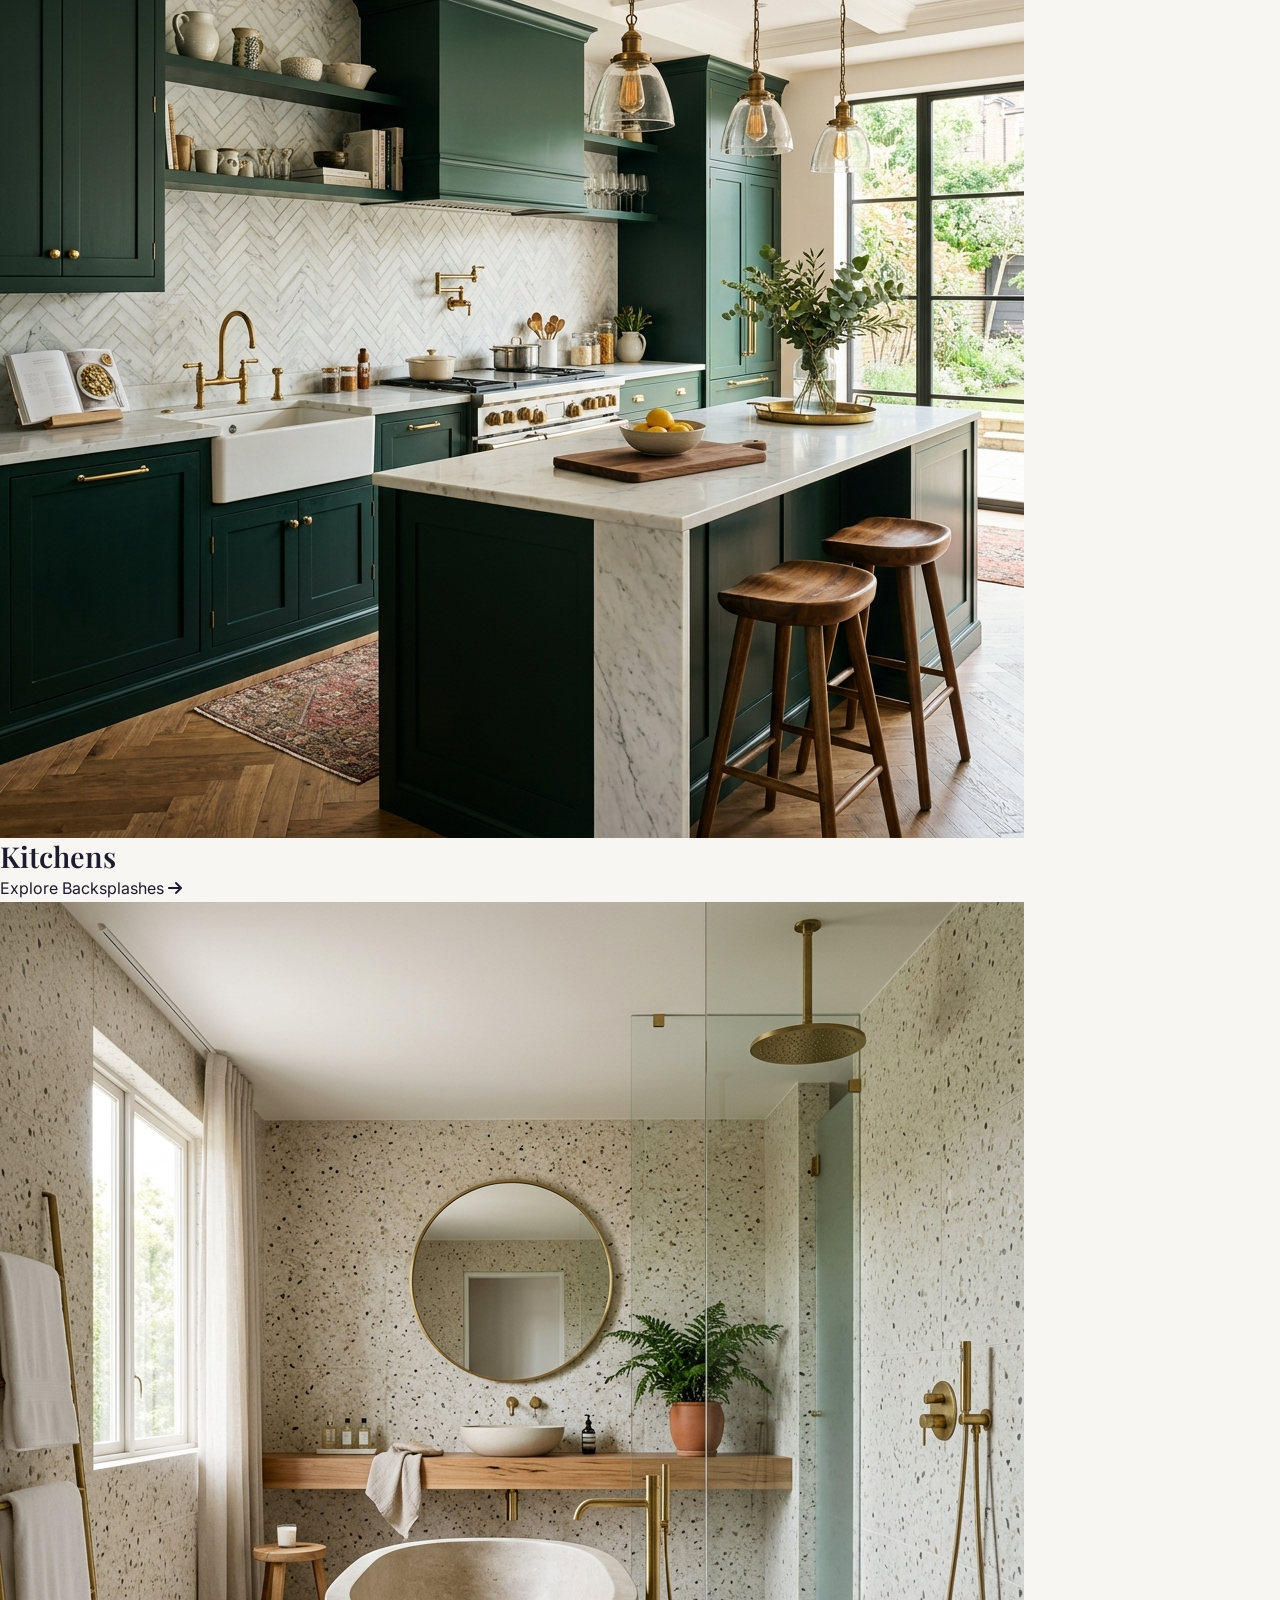
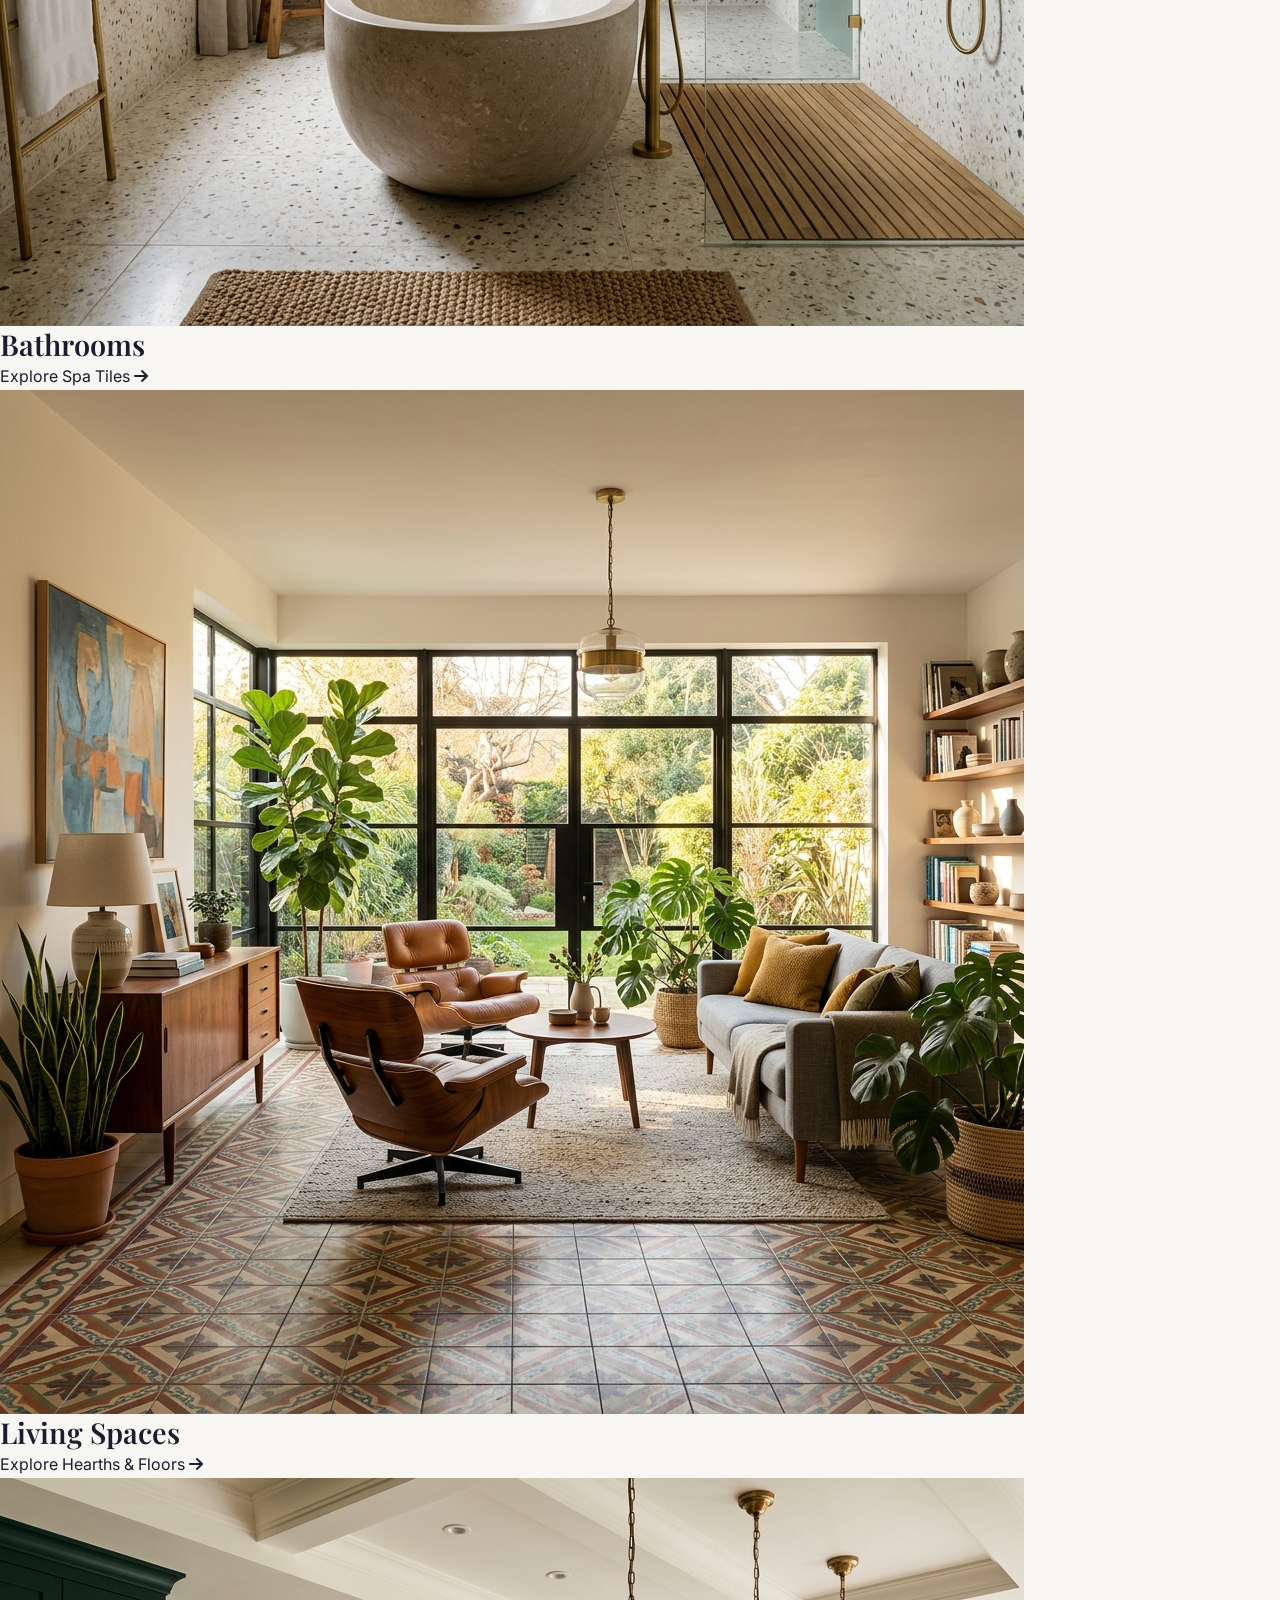
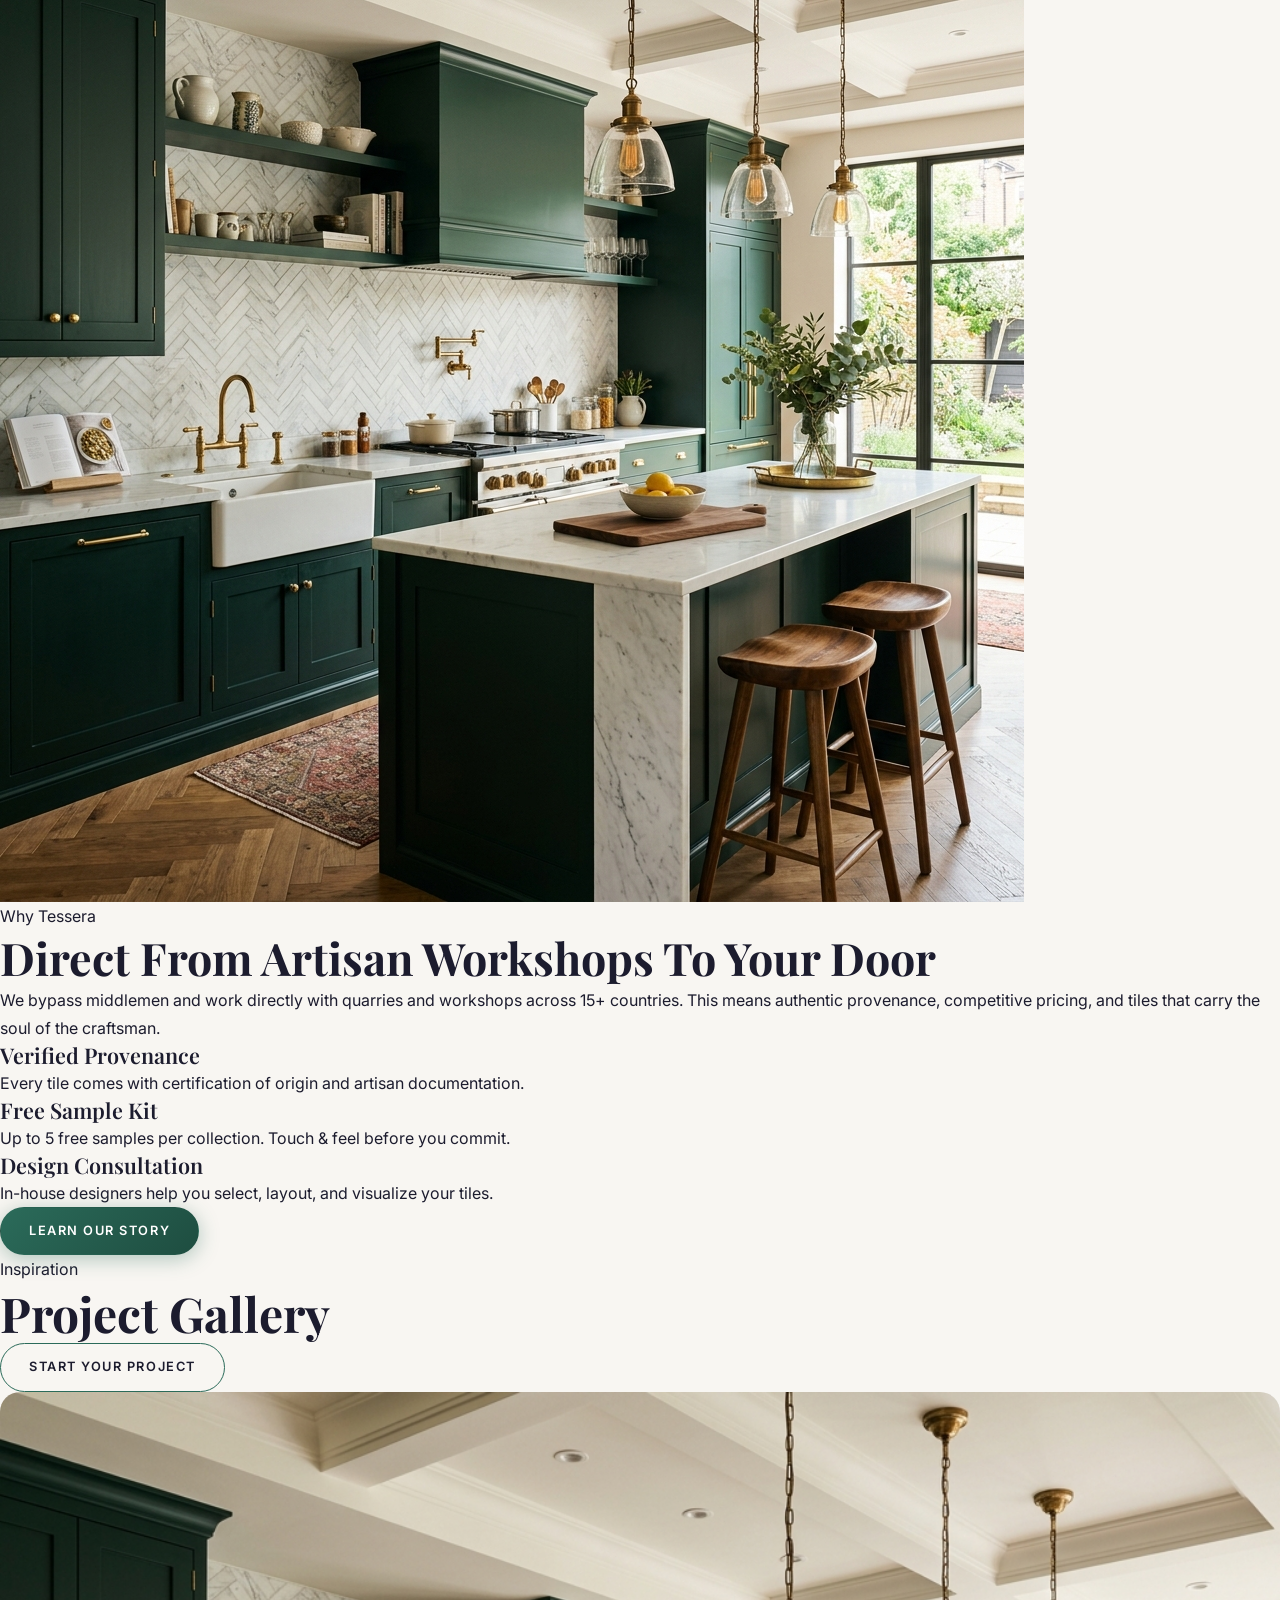
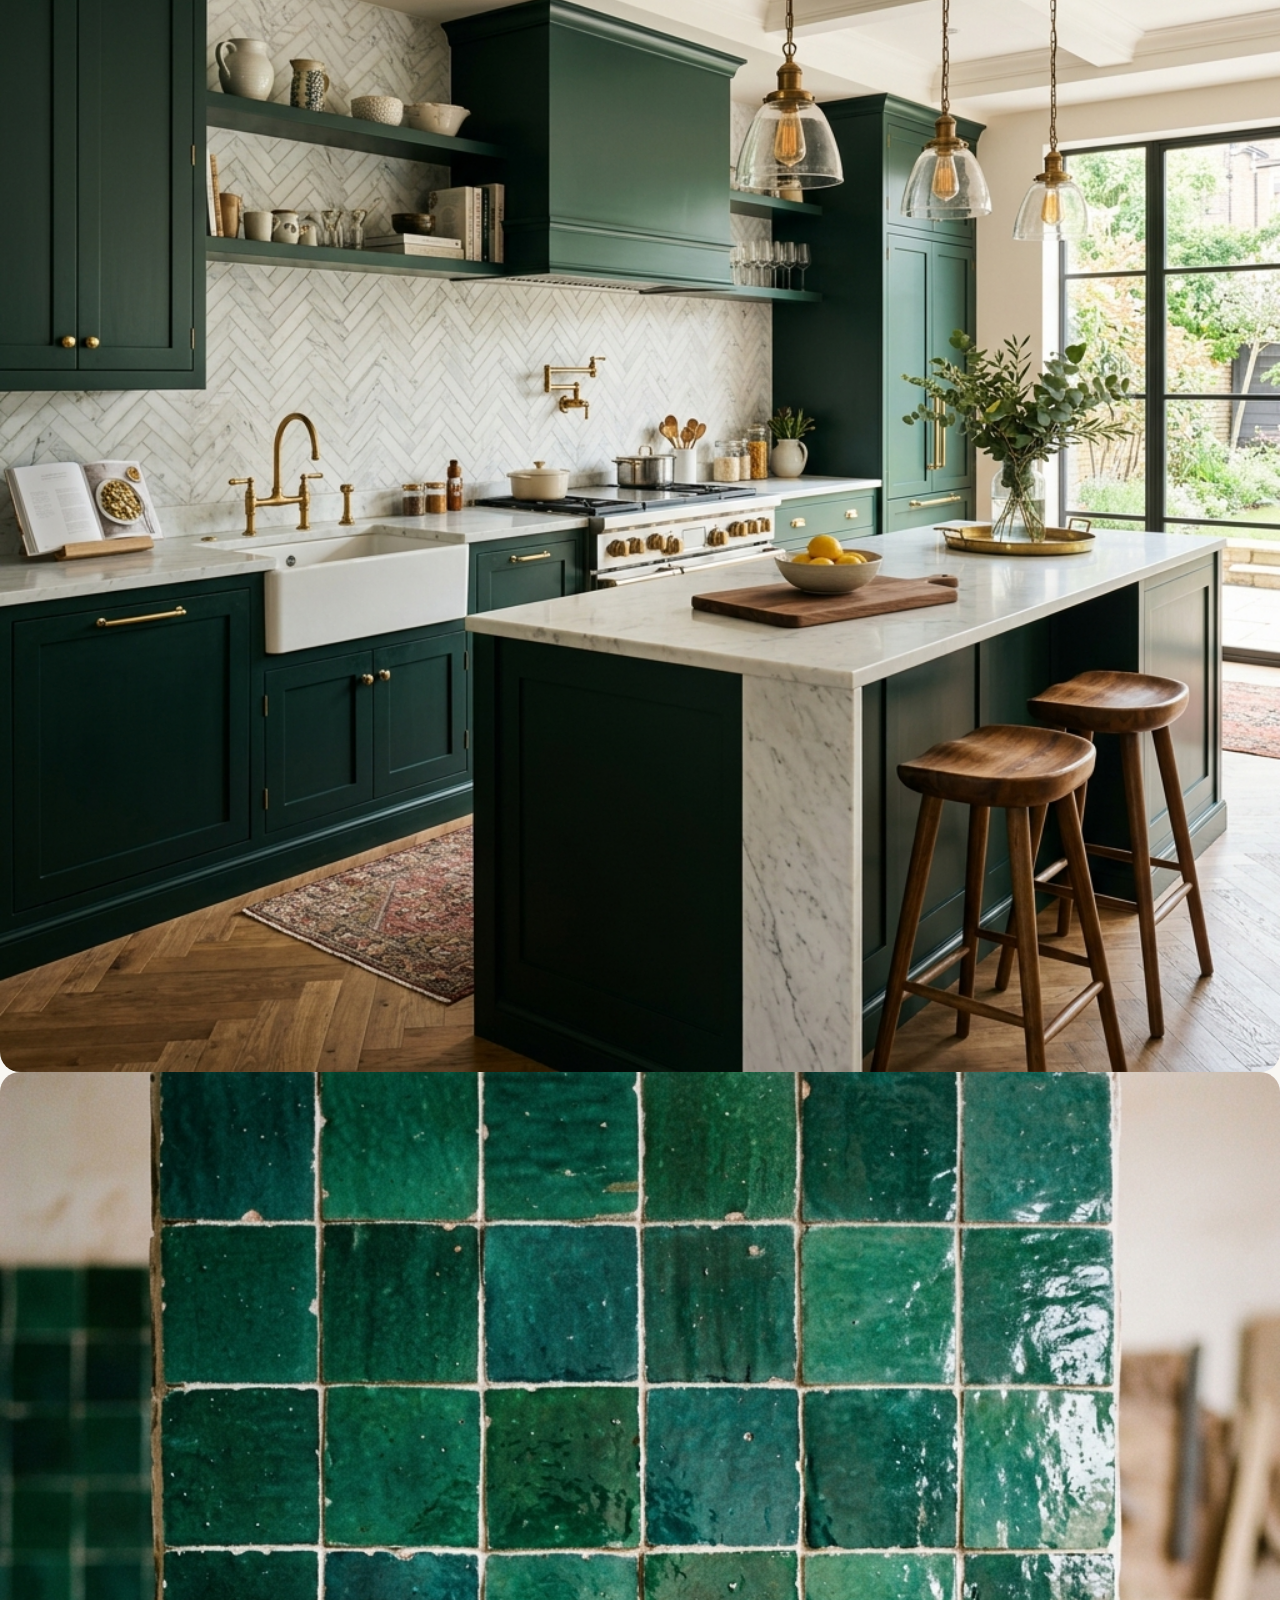
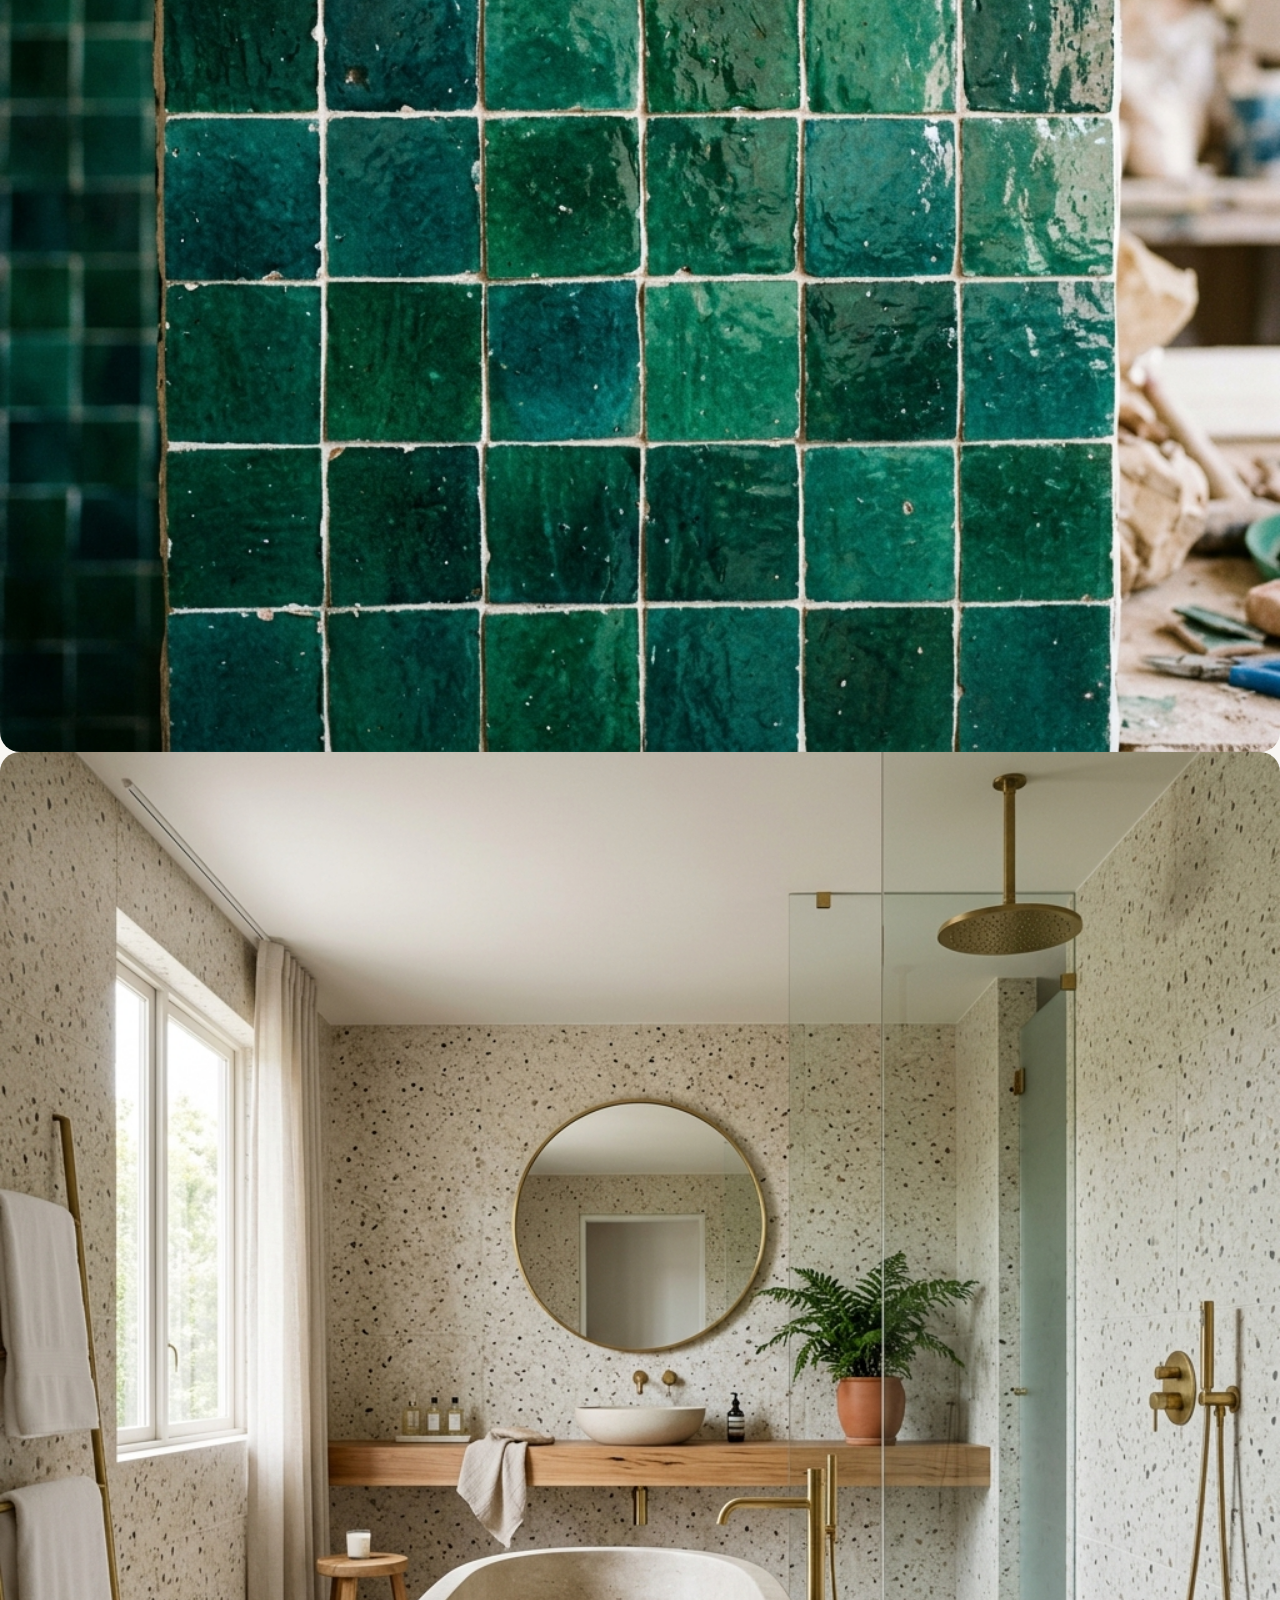
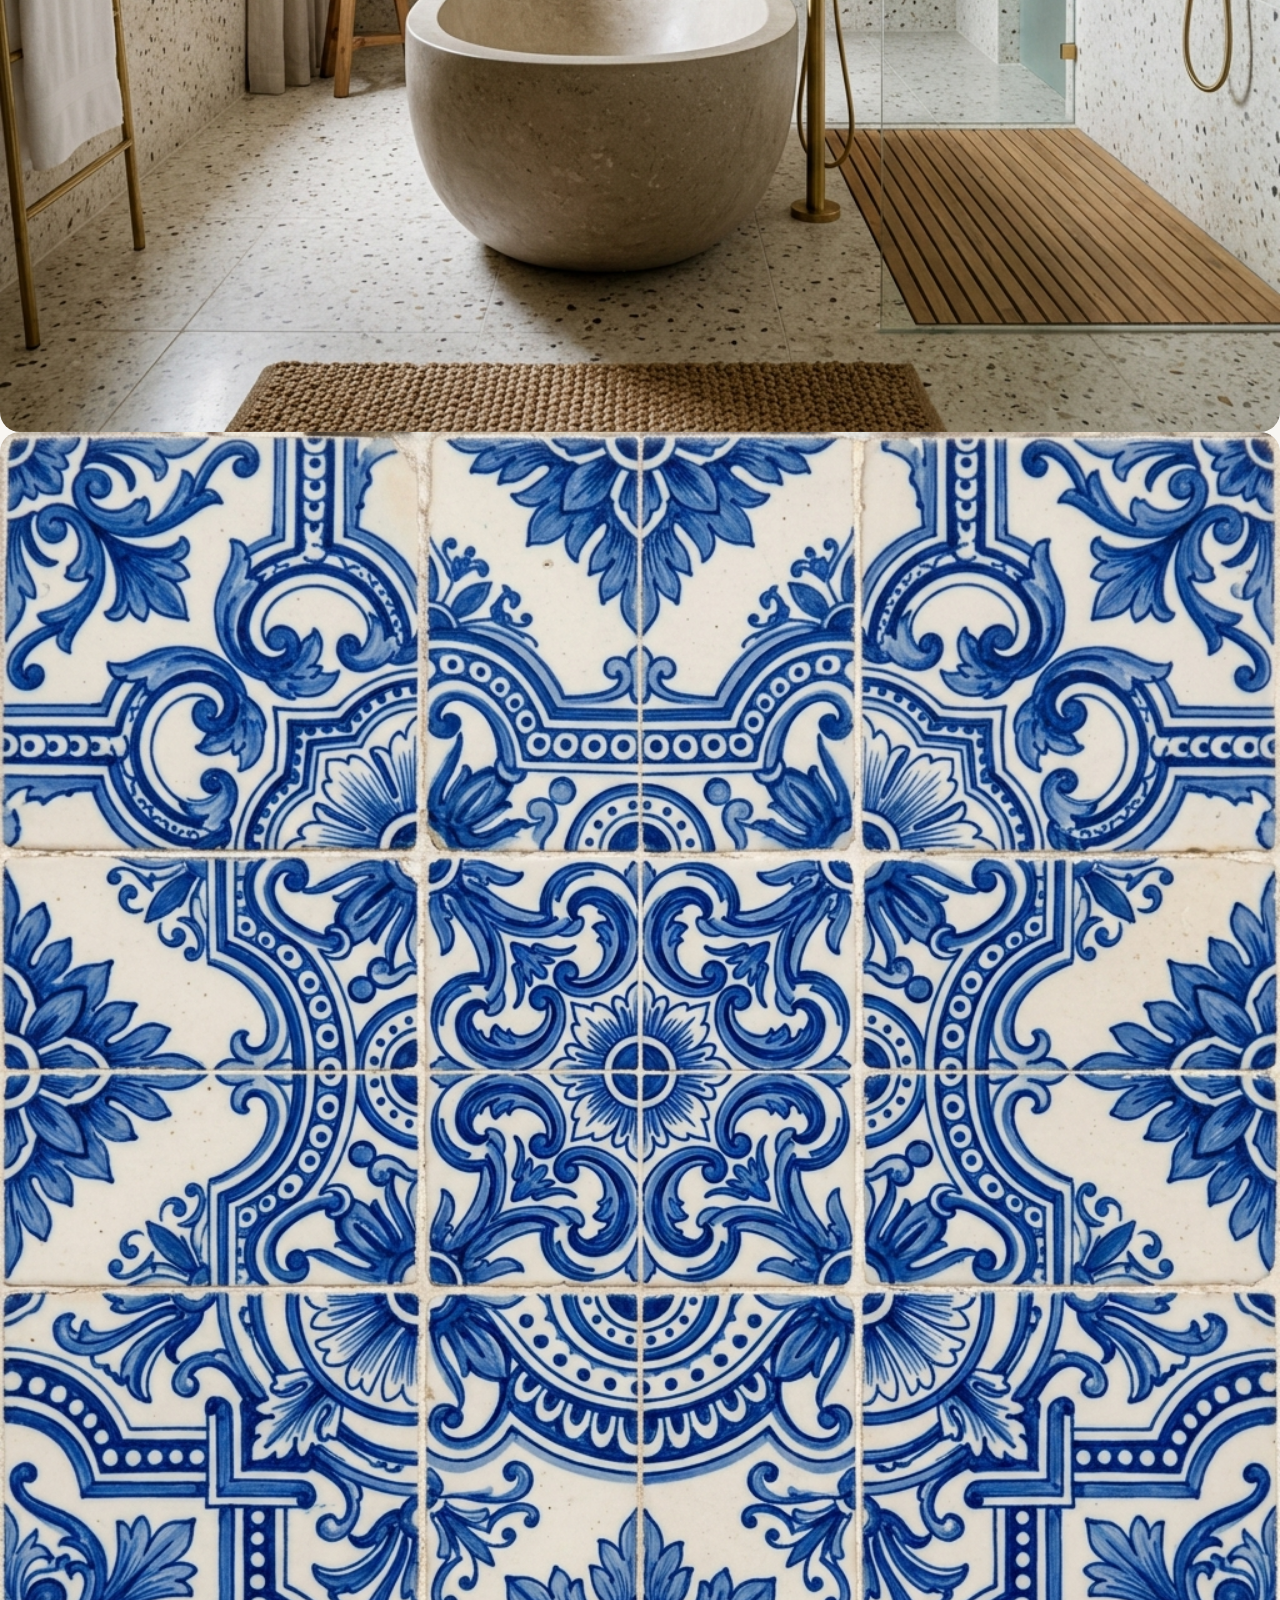
==== commit d7d6e2dc: "fix" ====
--- a/index.html
+++ b/index.html
@@ -6,7 +6,7 @@
     <meta name="viewport" content="width=device-width, initial-scale=1.0">
     <meta name="description" content="Tessera — Specialty Tile & Mosaic Importer. Explore premium imported tile collections from Italy, Morocco, Portugal and beyond.">
     <title>Tessera | Specialty Tile & Mosaic Importer</title>
-    <link rel="icon" href="data:image/svg+xml,%3Csvg xmlns='http://www.w3.org/2000/svg' viewBox='0 0 100 100' fill='none'%3E%3Crect x='4' y='4' width='92' height='92' rx='8' stroke='%232B6B5A' stroke-width='2' stroke-opacity='0.4' fill='none'/%3E%3Crect x='20' y='20' width='25' height='25' rx='3' fill='%232B6B5A' fill-opacity='0.25' stroke='%232B6B5A' stroke-width='1.5'/%3E%3Crect x='55' y='55' width='25' height='25' rx='3' fill='%232B6B5A' fill-opacity='0.25' stroke='%232B6B5A' stroke-width='1.5'/%3E%3C/svg%3E">
+    <link rel="icon" href="data:image/svg+xml,%3Csvg xmlns='http://www.w3.org/2000/svg' viewBox='0 0 100 100' fill='none'%3E%3Cdefs%3E%3ClinearGradient id='emeraldGrad' x1='0%25' y1='0%25' x2='100%25' y2='100%25'%3E%3Cstop offset='0%25' stop-color='%232B6B5A'/%3E%3Cstop offset='50%25' stop-color='%235AA88E'/%3E%3Cstop offset='100%25' stop-color='%232B6B5A'/%3E%3C/linearGradient%3E%3C/defs%3E%3Crect x='4' y='4' width='92' height='92' rx='8' stroke='%232B6B5A' stroke-width='2' stroke-opacity='0.4' fill='none'/%3E%3Crect x='10' y='10' width='80' height='80' rx='5' stroke='%232B6B5A' stroke-width='0.8' stroke-dasharray='4 3' stroke-opacity='0.5' fill='none'/%3E%3Crect x='20' y='20' width='25' height='25' rx='3' fill='url(%23emeraldGrad)' fill-opacity='0.25' stroke='%232B6B5A' stroke-width='1.5'/%3E%3Crect x='55' y='20' width='25' height='25' rx='3' fill='url(%23emeraldGrad)' fill-opacity='0.15' stroke='%232B6B5A' stroke-width='1.5'/%3E%3Crect x='20' y='55' width='25' height='25' rx='3' fill='url(%23emeraldGrad)' fill-opacity='0.15' stroke='%232B6B5A' stroke-width='1.5'/%3E%3Crect x='55' y='55' width='25' height='25' rx='3' fill='url(%23emeraldGrad)' fill-opacity='0.25' stroke='%232B6B5A' stroke-width='1.5'/%3E%3Cpath d='M38 42 L62 42 M50 42 L50 65' stroke='%232B6B5A' stroke-width='3.5' stroke-linecap='round' stroke-linejoin='round'/%3E%3C/svg%3E">
     <script src="https://cdn.tailwindcss.com"></script>
     <link rel="stylesheet" href="https://cdnjs.cloudflare.com/ajax/libs/font-awesome/6.5.1/css/all.min.css">
     <link rel="stylesheet" href="style.css">
@@ -17,11 +17,11 @@
     <div id="navbar-container"></div>
 
     <!-- ===== HERO — Full bleed stacked editorial ===== -->
-    <section class="relative min-h-screen flex flex-col justify-end overflow-hidden">
+    <section class="relative min-h-screen flex flex-col justify-center overflow-hidden">
         <img src="assets/banner_home.png" alt="Tessera luxury tile showroom" class="absolute inset-0 w-full h-full object-cover">
-        <div class="absolute inset-0 bg-gradient-to-t from-[#0D0B12] via-[#0D0B12]/60 to-transparent"></div>
-
-        <div class="relative z-10 max-w-7xl mx-auto px-4 sm:px-6 w-full pb-16 md:pb-20 pt-28 md:pt-40">
+        <div class="absolute inset-0 bg-gradient-to-t from-[#0D0B12]/90 via-[#0D0B12]/70 to-[#0D0B12]/30"></div>
+
+        <div class="relative z-10 max-w-7xl mx-auto px-4 sm:px-6 w-full py-12 md:py-16">
             <div class="max-w-3xl">
                 <p class="inline-flex items-center gap-2 px-4 py-1.5 rounded-full bg-black/40 backdrop-blur-md border border-white/10 text-[#5AA88E] text-xs font-bold uppercase tracking-[0.2em] mb-6 animate-on-scroll slide-up">
                     <span class="w-1.5 h-1.5 rounded-full bg-[#5AA88E]"></span>
@@ -197,23 +197,23 @@
             </div>
 
             <!-- CSS columns masonry -->
-            <div class="columns-1 sm:columns-2 lg:columns-3 gap-5 space-y-5 reveal">
-                <div class="tile-card break-inside-avoid cursor-pointer" style="aspect-ratio:1/1;">
+            <div class="columns-1 sm:columns-2 lg:columns-3 gap-5 reveal">
+                <div class="tile-card break-inside-avoid cursor-pointer mb-5 aspect-square">
                     <img src="assets/project_kitchen.png" alt="Kitchen"><div class="tile-card-overlay"><h4 class="text-white text-lg font-bold" style="font-family:'Playfair Display',serif;">Marble Herringbone Kitchen</h4><p class="text-white/70 text-xs mt-1">Italian Calacatta</p></div>
                 </div>
-                <div class="tile-card break-inside-avoid cursor-pointer" style="aspect-ratio:4/5;">
+                <div class="tile-card break-inside-avoid cursor-pointer mb-5 aspect-[4/5]">
                     <img src="assets/tile_moroccan_zellige.png" alt="Zellige"><div class="tile-card-overlay"><h4 class="text-white text-lg font-bold" style="font-family:'Playfair Display',serif;">Emerald Zellige Feature Wall</h4><p class="text-white/70 text-xs mt-1">Moroccan</p></div>
                 </div>
-                <div class="tile-card break-inside-avoid cursor-pointer" style="aspect-ratio:4/5;">
+                <div class="tile-card break-inside-avoid cursor-pointer mb-5 aspect-[4/5]">
                     <img src="assets/project_bathroom.png" alt="Bathroom"><div class="tile-card-overlay"><h4 class="text-white text-lg font-bold" style="font-family:'Playfair Display',serif;">Terrazzo Spa Retreat</h4><p class="text-white/70 text-xs mt-1">Terrazzo</p></div>
                 </div>
-                <div class="tile-card break-inside-avoid cursor-pointer" style="aspect-ratio:1/1;">
+                <div class="tile-card break-inside-avoid cursor-pointer mb-5 aspect-square">
                     <img src="assets/tile_portuguese_azulejo.png" alt="Azulejo"><div class="tile-card-overlay"><h4 class="text-white text-lg font-bold" style="font-family:'Playfair Display',serif;">Heritage Azulejo Corridor</h4><p class="text-white/70 text-xs mt-1">Portuguese</p></div>
                 </div>
-                <div class="tile-card break-inside-avoid cursor-pointer" style="aspect-ratio:1/1;">
+                <div class="tile-card break-inside-avoid cursor-pointer mb-5 aspect-[4/5] lg:aspect-square">
                     <img src="assets/project_living.png" alt="Living room"><div class="tile-card-overlay"><h4 class="text-white text-lg font-bold" style="font-family:'Playfair Display',serif;">Modern Cement Living Room</h4><p class="text-white/70 text-xs mt-1">Cement Tile</p></div>
                 </div>
-                <div class="tile-card break-inside-avoid cursor-pointer" style="aspect-ratio:4/5;">
+                <div class="tile-card break-inside-avoid cursor-pointer mb-5 aspect-[4/5]">
                     <img src="assets/tile_italian_marble.png" alt="Marble"><div class="tile-card-overlay"><h4 class="text-white text-lg font-bold" style="font-family:'Playfair Display',serif;">Calacatta Feature</h4><p class="text-white/70 text-xs mt-1">Italian Marble</p></div>
                 </div>
             </div>
@@ -243,10 +243,10 @@
                     </div>
                 </div>
                 <div class="grid grid-cols-2 gap-4">
-                    <div class="rounded-3xl overflow-hidden h-[200px] shadow-lg">
+                    <div class="rounded-3xl overflow-hidden h-[200px] md:h-[250px] lg:h-[300px] shadow-lg">
                         <img src="assets/banner_pricing.png" alt="Artisan working" class="w-full h-full object-cover">
                     </div>
-                    <div class="rounded-3xl overflow-hidden h-[200px] translate-y-8 shadow-lg">
+                    <div class="rounded-3xl overflow-hidden h-[200px] md:h-[250px] lg:h-[300px] shadow-lg">
                         <img src="assets/banner_about.png" alt="Quarry sourcing" class="w-full h-full object-cover">
                     </div>
                 </div>
--- a/style.css
+++ b/style.css
@@ -82,7 +82,6 @@
 body h1, body h2, body h3, body h4, body h5, body h6 {
     font-family: 'Playfair Display', serif;
     line-height: 1.25;
-    color: var(--text-dark);
 }
 
 body h1 { font-size: clamp(2.2rem, 5vw, 3.5rem); font-weight: 700; }
